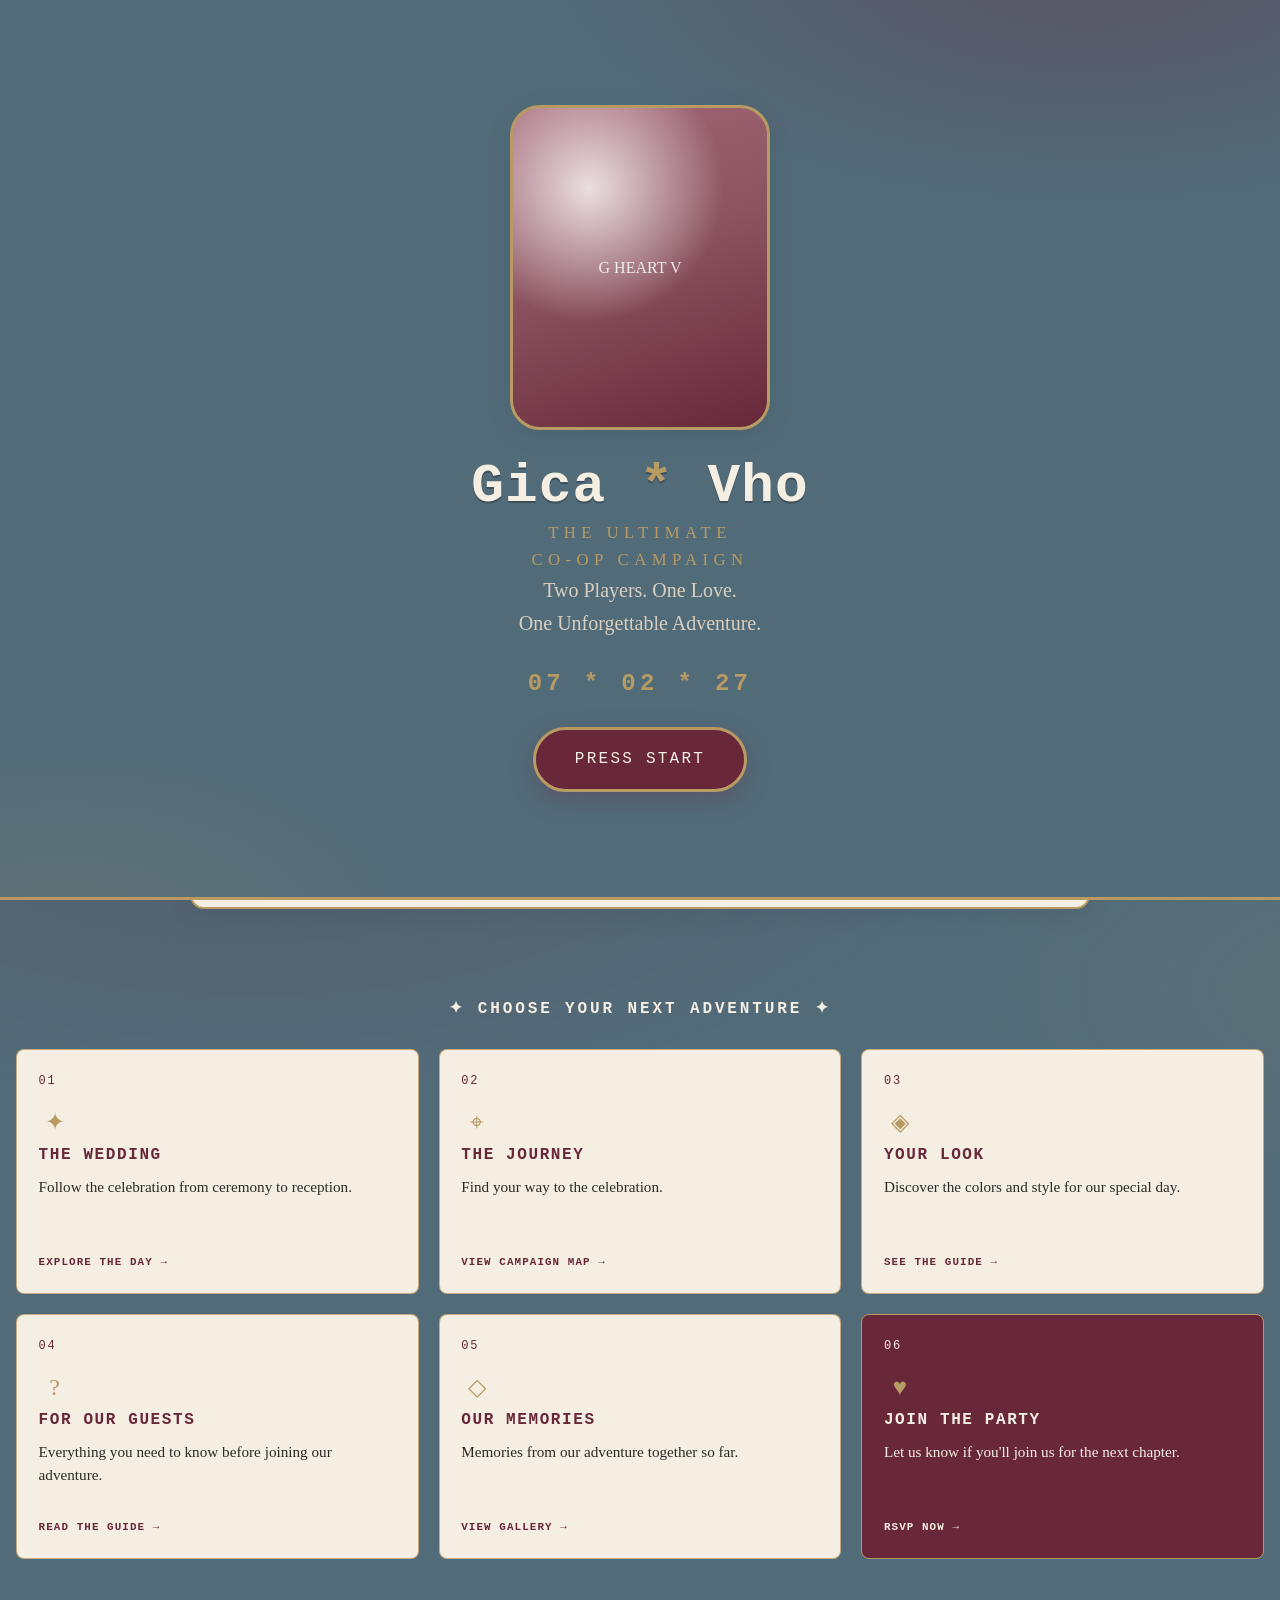
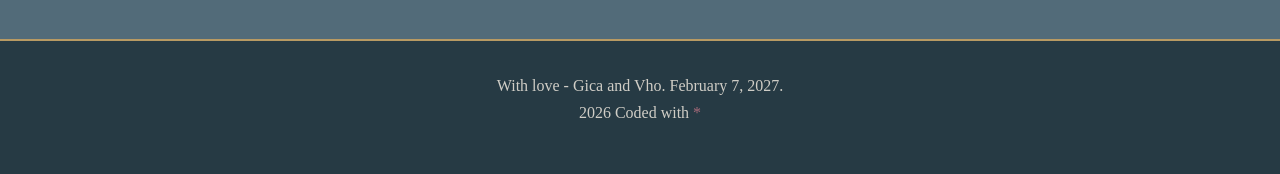
==== index.html @ d4b82bb8 "structure complete" ====
<!DOCTYPE html>
<html lang="en">
<head>
  <meta charset="UTF-8">
  <meta name="viewport" content="width=device-width, initial-scale=1.0">
  <title>Gica & Vho - The Ultimate Co-Op Campaign</title>
  <meta name="description" content="Two Players. One Love. One Unforgettable Adventure. February 7, 2027.">

  <!-- Open Graph -->
  <meta property="og:title" content="Gica and Vho - Wedding Quest">
  <meta property="og:description" content="Join the ultimate co-op campaign on February 7, 2027.">
  <meta property="og:type" content="website">

  <!-- CSS -->
  <link rel="stylesheet" href="css/global.css">
  <link rel="stylesheet" href="css/mobile.css" media="(max-width: 1199px)">
  <link rel="stylesheet" href="css/desktop.css" media="(min-width: 1200px)">

  <!-- JS -->
  <script src="js/main.js" defer></script>
  <script src="js/countdown.js" defer></script>
  <style>
    /* Home page only: editorial campaign hub */
    .home-page {
      max-width: 1120px;
      text-align: center;
      padding-top: clamp(2.5rem, 6vw, 5rem);
    }
    .home-hero { display: flex; flex-direction: column; align-items: center; scroll-margin-top: 90px; }
    .home-players {
      color: var(--gold);
      font-family: var(--font-pixel);
      font-size: var(--text-xs);
      font-weight: 700;
      letter-spacing: 0.24em;
      text-transform: uppercase;
    }
    .home-players span { color: var(--cream); margin: 0 0.4rem; }
    .home-hero h1 {
      margin-top: 0.7rem;
      color: var(--cream);
      font-family: var(--font-serif);
      font-size: clamp(2.5rem, 7vw, 5rem);
      letter-spacing: 0.12em;
      line-height: 1;
    }
    .home-hero h1 span { color: var(--gold); }
    .home-campaign {
      margin-top: 1rem;
      color: var(--gold);
      font-family: var(--font-pixel);
      font-size: clamp(0.8rem, 1.8vw, 1rem);
      letter-spacing: 0.28em;
      text-transform: uppercase;
    }
    .home-tagline {
      margin-top: 1rem;
      color: var(--cream);
      font-family: var(--font-serif);
      font-size: clamp(1rem, 2vw, 1.3rem);
      letter-spacing: 0.12em;
      line-height: 1.55;
    }
    .home-art {
      width: min(100%, 300px);
      margin-top: 1.75rem;
      border-radius: var(--radius-md);
      border-width: 2px;
      box-shadow: var(--shadow-soft);
    }
    .home-countdown {
      width: min(100%, 760px);
      margin: clamp(2.5rem, 6vw, 4.5rem) auto 0;
      padding: clamp(1.25rem, 3vw, 2rem);
      background: var(--cream);
      border: 2px solid var(--gold);
      border-radius: var(--radius-md);
      box-shadow: var(--shadow-card);
    }
    .home-countdown h2,
    .home-adventures h2 {
      color: var(--burgundy);
      font-family: var(--font-pixel);
      font-size: clamp(0.75rem, 1.8vw, 1rem);
      letter-spacing: 0.18em;
      line-height: 1.5;
      text-transform: uppercase;
    }
    .home-countdown .countdown { margin-top: 1.25rem; }
    .home-countdown .countdown__cell {
      padding: 0.4rem 0.25rem;
      background: transparent;
      border: 0;
      box-shadow: none;
    }
    .home-countdown .countdown__num {
      color: var(--burgundy);
      font-size: clamp(1.7rem, 5vw, 3rem);
    }
    .home-countdown .countdown__label { color: var(--brown); }
    .home-rsvp { margin: 1.5rem 0 0; }
    .home-rsvp .btn--final-quest {
      min-width: 140px;
      background: var(--burgundy);
      color: var(--cream);
      border-color: var(--gold);
    }
    .home-adventures { margin-top: clamp(3rem, 7vw, 5.5rem); }
    .home-adventures h2 { color: var(--cream); }
    .home-adventures .quest-grid {
      grid-template-columns: repeat(3, minmax(0, 1fr));
      gap: 1.25rem;
      margin-top: 1.75rem;
      text-align: left;
    }
    .home-adventures .quest-link {
      min-height: 245px;
      gap: 0.7rem;
      padding: 1.35rem;
      border: 1px solid rgba(184, 154, 99, 0.8);
      border-radius: var(--radius-sm);
      background: var(--cream);
      box-shadow: none;
    }
    .home-adventures .quest-link:hover { transform: translateY(-3px); box-shadow: var(--shadow-card); }
    .home-adventures .quest-link__number {
      color: var(--burgundy);
      font-family: var(--font-pixel);
      font-size: var(--text-xs);
      letter-spacing: 0.15em;
    }
    .home-adventures .quest-link__icon {
      width: 2rem;
      height: 2rem;
      border: 0;
      border-radius: 0;
      background: transparent;
      color: var(--gold);
      box-shadow: none;
      font-family: var(--font-serif);
      font-size: 1.5rem;
    }
    .home-adventures .quest-link h3 {
      margin-top: 0;
      color: var(--burgundy);
      font-family: var(--font-pixel);
      font-size: 0.9rem;
      letter-spacing: 0.1em;
    }
    .home-adventures .quest-link p { color: var(--ink); line-height: 1.5; }
    .home-adventures .quest-link__cta {
      margin-top: auto;
      color: var(--burgundy);
      font-family: var(--font-pixel);
      font-size: 0.68rem;
      font-weight: 700;
      letter-spacing: 0.1em;
    }
    .home-adventures .quest-link--rsvp {
      background: var(--burgundy);
      border-color: var(--gold);
    }
    .home-adventures .quest-link--rsvp .quest-link__number,
    .home-adventures .quest-link--rsvp h3,
    .home-adventures .quest-link--rsvp p,
    .home-adventures .quest-link--rsvp .quest-link__cta { color: var(--cream); }
    .home-adventures .quest-link--rsvp .quest-link__icon { color: var(--gold); }
    .home-page + .site-footer { margin-top: 2rem; }
    /* Phase 3: desktop-only visual scale adjustment for the Home page */
    @media (min-width: 1200px) {
      .home-page { max-width: 1280px; padding-top: 4.5rem; }
      body:has(.home-page) .site-nav-main a { font-size: 0.8rem; }
      .home-hero h1 { font-size: clamp(2.9rem, 7vw, 5.8rem); }
      .home-campaign { font-size: clamp(0.85rem, 1.8vw, 1.1rem); }
      .home-tagline { font-size: clamp(1.05rem, 2vw, 1.4rem); }
      .home-countdown { width: min(100%, 900px); }
      .home-countdown .countdown__num { font-size: clamp(1.9rem, 5vw, 3.4rem); }
      .home-countdown .countdown__label { font-size: 0.68rem; }
      .home-rsvp .btn--final-quest {
        width: 120px;
        min-width: 0;
        padding-inline: 1rem;
      }
      .home-adventures .quest-link h3 { font-size: 1rem; }
      .home-adventures .quest-link p { font-size: 0.95rem; }
    }
    @media (max-width: 1199px) {
      .home-page { max-width: 1000px; }
    }
    @media (max-width: 700px) {
      .home-adventures .quest-grid { grid-template-columns: repeat(2, minmax(0, 1fr)); gap: 0.8rem; }
      .home-adventures .quest-link { min-height: 225px; padding: 1rem; }
      .home-adventures .quest-link h3 { font-size: 0.78rem; letter-spacing: 0.06em; }
      .home-adventures .quest-link p { font-size: 0.82rem; }
      .home-adventures .quest-link__cta { font-size: 0.6rem; }
    }
    @media (max-width: 390px) {
      .home-adventures .quest-grid { grid-template-columns: 1fr; }
      .home-adventures .quest-link { min-height: 190px; }
    }
  </style>
</head>
<body>

  <!-- SKIP LINK -->
  <a class="skip-link" href="#home">Skip to main content</a>

  <!-- OPENING SCREEN -->
  <section class="opening" id="opening" aria-label="Opening">
    <div class="opening__art art-frame" aria-hidden="true">
      <img class="art-frame__img" src="assets/hero/desktop.webp" alt="">
      <span class="art-frame__fallback">G HEART V</span>
    </div>

    <h1 class="opening__title">Gica <span class="heart" aria-hidden="true">*</span> Vho</h1>
    <p class="opening__campaign">The Ultimate<br>Co-Op Campaign</p>
    <p class="opening__copy">Two Players. One Love.<br>One Unforgettable Adventure.</p>
    <p class="opening__date">07 <span class="dot">*</span> 02 <span class="dot">*</span> 27</p>

    <button class="btn btn--opening" data-press-start type="button">Press Start</button>
  </section>

  <!-- HEADER -->
    <header class="site-header">
    <a class="brand" href="index.html#home" aria-label="Gica and Vho - Home">Gica <span class="brand__heart" aria-hidden="true">&#9829;</span> Vho</a>
    <nav class="site-nav-main" aria-label="Main navigation">
  <ul>
    <li><a href="story.html" data-section="story">Our Story</a></li>
    <li class="nav-group"><details><summary data-section="wedding">The Wedding</summary><ul><li><a href="wedding.html#events">Wedding Day</a></li><li><a href="wedding.html#map">Campaign Map</a></li></ul></details></li>
    <li class="nav-group"><details><summary data-section="guide">Guest Guide</summary><ul><li><a href="guide.html#party">Party Members</a></li><li><a href="guide.html#outfit">Outfit Guide</a></li><li><a href="guide.html#faqs">FAQs &amp; Gifts</a></li></ul></details></li>
    <li><a href="gallery.html" data-section="memories">Memories</a></li>
    <li><a href="rsvp.html" data-section="rsvp">RSVP</a></li>
  </ul>
</nav>
    <div class="header-actions">
      <button class="music-toggle" type="button" aria-label="Toggle music" aria-pressed="false">Music</button>
    </div>
    <button class="nav-toggle" data-drawer-toggle type="button" aria-label="Open menu" aria-expanded="false" aria-controls="drawer">
      <svg aria-hidden="true" viewBox="0 0 24 24" width="22" height="22"><path d="M3 6h18v2H3zM3 11h18v2H3zM3 16h18v2H3z"/></svg>
      <svg aria-hidden="true" viewBox="0 0 24 24" width="22" height="22"><path d="M6 6l12 12M18 6L6 18z"/></svg>
    </button>
  </header>

  <aside class="backdrop drawer-backdrop" data-drawer-backdrop></aside>
  <aside class="drawer" id="drawer" aria-label="Menu" aria-hidden="true">
  <a class="drawer__top-link" href="story.html" data-section="story">Our Story</a>
  <div class="drawer__group"><p class="drawer__group-title" data-section="wedding">The Wedding</p><div class="drawer__children"><a href="wedding.html#events">Wedding Day</a><a href="wedding.html#map">Campaign Map</a></div></div>
  <div class="drawer__group"><p class="drawer__group-title" data-section="guide">Guest Guide</p><div class="drawer__children"><a href="guide.html#party">Party Members</a><a href="guide.html#outfit">Outfit Guide</a><a href="guide.html#faqs">FAQs &amp; Gifts</a></div></div>
  <a class="drawer__top-link" href="gallery.html" data-section="memories">Memories</a>
  <a class="drawer__top-link" href="rsvp.html" data-section="rsvp">RSVP</a>
</aside>

  <main class="main-shell home-page" id="main">

    <section class="home-hero" id="home" aria-labelledby="home-title">
      <p class="home-players">PLAYER 01 <span aria-hidden="true">&#10022;</span> PLAYER 02</p>
      <h1 id="home-title">GICA <span aria-hidden="true">&amp;</span> VHO</h1>
      <p class="home-campaign">THE ULTIMATE CO-OP CAMPAIGN</p>
      <p class="home-tagline">TWO PLAYERS. ONE LOVE.<br>ONE UNFORGETTABLE ADVENTURE.</p>
      <div class="home-art hero-art" aria-label="Lightweight placeholder artwork">
        <svg class="art-frame__fallback" viewBox="0 0 240 160" aria-hidden="true">
          <rect width="240" height="160" rx="14" fill="#C97C7F"></rect>
          <circle cx="80" cy="80" r="34" fill="#F5EEE3" opacity="0.5"></circle>
          <circle cx="160" cy="80" r="34" fill="#F5EEE3" opacity="0.5"></circle>
          <path d="M80 62h100a10 10 0 0 1 10 10v22a10 10 0 0 1-10 10H80a10 10 0 0 1-10-10V72a10 10 0 0 1 10-10z" fill="none" stroke="#B89A63" stroke-width="4"></path>
        </svg>
      </div>
    </section>

    <section class="home-countdown" aria-labelledby="countdown-title">
      <h2 id="countdown-title">THE NEXT CHAPTER BEGINS IN</h2>
      <div class="countdown" data-countdown-group>
        <div class="countdown__cell"><span class="countdown__num" data-countdown="days">00</span><span class="countdown__label">Days</span></div>
        <div class="countdown__cell"><span class="countdown__num" data-countdown="hours">00</span><span class="countdown__label">Hours</span></div>
        <div class="countdown__cell"><span class="countdown__num" data-countdown="minutes">00</span><span class="countdown__label">Minutes</span></div>
        <div class="countdown__cell"><span class="countdown__num" data-countdown="seconds">00</span><span class="countdown__label">Seconds</span></div>
      </div>
    </section>

    <section class="home-adventures" aria-labelledby="adventures-title">
      <h2 id="adventures-title">&#10022; CHOOSE YOUR NEXT ADVENTURE &#10022;</h2>
      <div class="quest-grid">
        <a class="quest-link" href="wedding.html#events"><span class="quest-link__number">01</span><span class="quest-link__icon" aria-hidden="true">&#10022;</span><h3>THE WEDDING</h3><p>Follow the celebration from ceremony to reception.</p><span class="quest-link__cta">EXPLORE THE DAY &#8594;</span></a>
        <a class="quest-link" href="wedding.html#map"><span class="quest-link__number">02</span><span class="quest-link__icon" aria-hidden="true">&#8982;</span><h3>THE JOURNEY</h3><p>Find your way to the celebration.</p><span class="quest-link__cta">VIEW CAMPAIGN MAP &#8594;</span></a>
        <a class="quest-link" href="guide.html#outfit"><span class="quest-link__number">03</span><span class="quest-link__icon" aria-hidden="true">&#9672;</span><h3>YOUR LOOK</h3><p>Discover the colors and style for our special day.</p><span class="quest-link__cta">SEE THE GUIDE &#8594;</span></a>
        <a class="quest-link" href="guide.html#faqs"><span class="quest-link__number">04</span><span class="quest-link__icon" aria-hidden="true">?</span><h3>FOR OUR GUESTS</h3><p>Everything you need to know before joining our adventure.</p><span class="quest-link__cta">READ THE GUIDE &#8594;</span></a>
        <a class="quest-link" href="gallery.html"><span class="quest-link__number">05</span><span class="quest-link__icon" aria-hidden="true">&#9671;</span><h3>OUR MEMORIES</h3><p>Memories from our adventure together so far.</p><span class="quest-link__cta">VIEW GALLERY &#8594;</span></a>
        <a class="quest-link quest-link--rsvp" href="rsvp.html"><span class="quest-link__number">06</span><span class="quest-link__icon" aria-hidden="true">&#9829;</span><h3>JOIN THE PARTY</h3><p>Let us know if you'll join us for the next chapter.</p><span class="quest-link__cta">RSVP NOW &#8594;</span></a>
      </div>
    </section>

  </main>

  <!-- FOOTER -->
  <footer class="site-footer">
    <p>With love - Gica and Vho. February 7, 2027.</p>
    <p><span data-year></span> Coded with <span class="footer-heart" aria-hidden="true">*</span></p>
  </footer>

</body>
</html>
---- css/global.css ----
/* ==========================================================================
   GICA & VHO â€” The Ultimate Co-Op Campaign
   global.css â€” Design tokens, base styles, shared components
   --------------------------------------------------------------------------
   Layer 1 of the CSS system. Layout-specific rules live in:
     css/mobile.css  (app-like experience,  â‰¤1199px)
     css/desktop.css (RPG dashboard,         â‰¥1200px)
   ========================================================================== */

/* --------------------------------------------------------------------------
   1. DESIGN TOKENS
   -------------------------------------------------------------------------- */
:root {
  /* Palette â€” from BUILD_SPEC.md v2 (slate / ivory / burgundy / antique gold) */
  --cream:        #F5EEE3;   /* Warm ivory */
  --warm-cream:   #F1E8D9;   /* Soft warm ivory */
  --blush:        #A46878;   /* Muted mauve â€” burgundy family */
  --burgundy:     #68283A;   /* Deep burgundy */
  --gold:         #B89A63;   /* Antique gold */
  --sage:         #6E7F78;   /* Muted slate-sage */
  --navy:         #263A44;   /* Deep slate â€” dark UI/text on ivory */
  --brown:        #5C5348;   /* Warm taupe â€” muted text on ivory */
  --ink:          #2F2926;   /* Dark text on ivory */

  /* Perceptual colors */
  --bg:           #526B79;   /* Muted slate blue â€” primary page canvas */
  --bg-soft:      #5B7685;   /* Lighter slate */
  --surface:      #F5EEE3;   /* Warm ivory â€” cards / panels / forms */
  --surface-soft: #F1E8D9;   /* Soft warm ivory */
  --line:         #D8CFC1;   /* Warm light line */
  --line-strong:  #B89A63;   /* Antique gold */
  --text:         #F5EEE3;   /* Light text â€” on slate blue */
  --text-muted:   #D8CFC1;   /* Secondary light text */
  --accent:       var(--burgundy);
  --accent-soft:  #EFE0E3;   /* Light burgundy tint */

  /* Typography */
  --font-pixel: "Pixelify Sans", "Courier New", monospace;
  --font-serif: "Cormorant Garamond", Georgia, "Times New Roman", serif;
  --font-body: var(--font-serif);

  /* Scale (fluid) */
  --text-xs:  0.75rem;
  --text-s:   0.875rem;
  --text-m:   1rem;
  --text-lg:  1.125rem;
  --text-xl:  1.375rem;
  --text-2xl: 1.75rem;
  --text-3xl: 2.25rem;

  /* Spacing */
  --space-1:  0.25rem;
  --space-2:  0.5rem;
  --space-3:  0.75rem;
  --space-4:  1rem;
  --space-5:  1.5rem;
  --space-6:  2rem;
  --space-7:  2.5rem;
  --space-8:  3rem;
  --space-10: 4rem;

  /* Radii â€” soft, wedding-friendly (no aggressive game HUD) */
  --radius-sm: 8px;
  --radius-md: 14px;
  --radius-lg: 22px;
  --radius-xl: 30px;

  /* Elevation + borders */
  --shadow-soft:  0 2px 10px rgba(38, 58, 68, 0.10);
  --shadow-card:  0 6px 24px rgba(38, 58, 68, 0.12);
  --shadow-nav:   0 2px 14px rgba(20, 30, 38, 0.18);
  --border-main:  2px solid var(--gold);
  --border-soft:  1px solid var(--line);

  /* Layout */
  --header-h:     60px;
  --bottom-nav-h: 0px;
  --maxw-content: 1280px;
  --maxw-text:    62ch;

  /* Motion */
  --ease:    cubic-bezier(0.22, 0.61, 0.36, 1);
  --dur-s:  150ms;
  --dur-m:  300ms;
  --dur-l:  550ms;
}

/* --------------------------------------------------------------------------
   2. RESET
   -------------------------------------------------------------------------- */
*, *::before, *::after { box-sizing: border-box; }

* { margin: 0; }

html {
  -webkit-text-size-adjust: 100%;
  scroll-behavior: smooth;
}

body {
  min-height: 100vh;
  margin: 0;
  background: var(--bg);
  background-image:
    radial-gradient(1200px 500px at 20% -10%, rgba(104, 40, 58, 0.18), transparent 60%),
    radial-gradient(900px 420px at 110% 10%, rgba(184, 154, 99, 0.10), transparent 55%);
  color: var(--text);
  font-family: var(--font-body);
  font-size: var(--text-m);
  font-weight: 500;
  line-height: 1.65;
  -webkit-font-smoothing: antialiased;
  text-rendering: optimizeLegibility;
}

img, picture, svg, video { display: block; max-width: 100%; height: auto; }

input, button, textarea, select { font: inherit; color: inherit; }

button { background: none; border: 0; cursor: pointer; }

a { color: inherit; text-decoration: none; }

ul[class], ol[class] { list-style: none; padding: 0; }

h1, h2, h3, h4 {
  font-family: var(--font-pixel);
  font-weight: 600;
  line-height: 1.2;
  color: var(--text);
  letter-spacing: 0.02em;
}

h1 { font-size: var(--text-3xl); }
h2 { font-size: var(--text-2xl); }
h3 { font-size: var(--text-xl); }

p { max-width: var(--maxw-text); }

/* --------------------------------------------------------------------------
   3. TYPOGRAPHY HELPERS
   -------------------------------------------------------------------------- */
.pixel         { font-family: var(--font-pixel); }
.serif         { font-family: var(--font-serif); }
.text-center   { text-align: center; }
.text-muted    { color: var(--text-muted); }
.text-accent   { color: var(--accent); }
.text-gold     { color: var(--gold); }
.text-navy     { color: var(--navy); }
.text-uppercase { text-transform: uppercase; letter-spacing: 0.08em; }
.lead          { font-size: var(--text-lg); }
.giant         { font-size: clamp(2rem, 9vw, 3.75rem); line-height: 1.05; }
.rule           { color: var(--gold); font-weight: 700; letter-spacing: 0.2em; }

/* Eyebrow style above section titles */
.eyebrow {
  display: inline-block;
  font-family: var(--font-pixel);
  font-size: var(--text-xs);
  letter-spacing: 0.28em;
  text-transform: uppercase;
  color: var(--accent);
  background: var(--accent-soft);
  border: 1px solid rgba(104, 40, 58, 0.25);
  border-radius: 999px;
  padding: 0.3rem 0.85rem;
  margin-bottom: var(--space-3);
}

/* --------------------------------------------------------------------------
   4. ACCESSIBILITY
   -------------------------------------------------------------------------- */
:focus-visible {
  outline: 3px solid var(--gold);
  outline-offset: 3px;
  border-radius: 4px;
}

.skip-link {
  position: absolute;
  left: -999px;
  top: 0;
  z-index: 3000;
  background: var(--navy);
  color: #fff;
  font-family: var(--font-pixel);
  font-size: var(--text-xs);
  padding: 0.75rem 1.25rem;
  border-radius: 0 0 var(--radius-sm) 0;
  transition: left 0.2s var(--ease);
}
.skip-link:focus {
  left: 0;
  outline: none;
}

.sr-only {
  position: absolute !important;
  width: 1px; height: 1px;
  padding: 0; margin: -1px;
  overflow: hidden;
  clip: rect(0 0 0 0);
  white-space: nowrap;
  border: 0;
}

/* Body scroll lock used while the Opening Screen is displayed */
.u-overflow-hidden { overflow: hidden; height: 100vh; }

/* Prevent grid children from blowing out the layout */
.content { min-width: 0; }

/* --------------------------------------------------------------------------
   4. LAYOUT SHELL
   -------------------------------------------------------------------------- */
.main-shell {
  min-height: calc(100vh - var(--header-h));
  padding: var(--space-5) var(--space-4) var(--space-8);
  max-width: var(--maxw-content);
  margin-inline: auto;
}

/* main-shell--no-nav bottom clearance is handled in desktop.css
   (mobile pages keep their fixed bottom-nav clearance) */

.section { margin-top: var(--space-7); }
.section:first-of-type { margin-top: var(--space-5); }

.section-head { margin-bottom: var(--space-5); }
.section-head h2 { position: relative; display: inline-block; }

/* Tiny pixel heart accent after section titles */
.section-head h2::after {
  content: "";
  display: block;
  width: 34px;
  height: 3px;
  margin: var(--space-2) auto 0;
  border-radius: 2px;
  background: linear-gradient(90deg, var(--gold), var(--blush), var(--gold));
}
.section-head .eyebrow { margin-bottom: var(--space-2); }

/* --------------------------------------------------------------------------
   5. BUTTONS
   -------------------------------------------------------------------------- */
.btn {
  --btn-bg: var(--navy);
  --btn-fg: #fff;
  --btn-border: var(--navy);
  display: inline-flex;
  align-items: center;
  justify-content: center;
  gap: 0.5rem;
  min-height: 46px;
  padding: 0.65rem 1.5rem;
  border: 2px solid var(--btn-border);
  border-radius: 999px;
  background: var(--btn-bg);
  color: var(--btn-fg);
  font-family: var(--font-pixel);
  font-size: var(--text-s);
  letter-spacing: 0.08em;
  text-transform: uppercase;
  text-align: center;
  transition: transform var(--dur-s) var(--ease), box-shadow var(--dur-s) var(--ease),
              background-color var(--dur-s) var(--ease), border-color var(--dur-s) var(--ease);
  cursor: pointer;
}
.btn svg { width: 1.05em; height: 1.05em; flex-shrink: 0; }

.btn:hover {
  transform: translateY(-2px);
  box-shadow: 0 6px 18px rgba(104, 40, 58, 0.28);
}
.btn:active { transform: translateY(0); }

.btn--gold {
  --btn-bg: var(--gold);
  --btn-border: var(--gold);
  --btn-fg: #2F2926;
}
.btn--accent {
  --btn-bg: var(--accent);
  --btn-border: var(--accent);
}
.btn--outline {
  --btn-bg: transparent;
  --btn-border: var(--gold);
  --btn-fg: var(--brown, var(--gold));
  color: var(--brown, var(--gold));
}
.btn--outline:hover { background: rgba(184, 149, 85, 0.12); box-shadow: none; }
.btn--ghost {
  --btn-bg: transparent;
  --btn-border: transparent;
  --btn-fg: var(--accent);
  box-shadow: none;
}
.btn--ghost:hover { background: var(--accent-soft); box-shadow: none; }
.btn--block { width: 100%; }

.btn--lg { min-height: 54px; padding: 0.85rem 2.25rem; font-size: var(--text-m); }

/* Opening / primary CTA â€” burgundy, ivory text, antique-gold frame */
.btn--opening {
  --btn-bg: var(--burgundy);
  --btn-fg: var(--cream);
  --btn-border: var(--gold);
  padding: 1rem 2.4rem;
  min-height: 58px;
  font-size: var(--text-m);
  letter-spacing: 0.14em;
  border-width: 3px;
  border-radius: 999px;
  box-shadow: 0 8px 24px rgba(104, 40, 58, 0.28);
}
.btn--opening:hover {
  --btn-bg: #54202F;
  box-shadow: 0 10px 28px rgba(104, 40, 58, 0.36);
}

/* --------------------------------------------------------------------------
   6. CARDS & PANELS
   -------------------------------------------------------------------------- */
.card {
  background: var(--surface);
  color: var(--ink);
  border: var(--border-main);
  border-radius: var(--radius-lg);
  box-shadow: var(--shadow-card);
  padding: var(--space-5);
  position: relative;
  overflow: hidden;
}

/* Soft pixel corner accents */
.card::before,
.card::after {
  content: "";
  position: absolute;
  width: 16px;
  height: 16px;
  border: 2px solid var(--gold);
  pointer-events: none;
}
.card::before { top: -1px; left: -1px; border-right: 0; border-bottom: 0; border-radius: 12px 0 0 0; }
.card::after  { bottom: -1px; right: -1px; border-left: 0; border-top: 0; border-radius: 0 0 12px 0; }

.card--tint { background: linear-gradient(180deg, var(--surface-soft), var(--surface)); }
.card--navy { background: var(--navy); color: #F5EEE3; }
.card--navy h3 { color: #fff; }
.card--navy .text-muted { color: rgba(245, 238, 227, 0.75); }

/* --------------------------------------------------------------------------
   7. BADGE / TAG
   -------------------------------------------------------------------------- */
.badge {
  display: inline-flex;
  align-items: center;
  gap: 0.35rem;
  font-family: var(--font-pixel);
  font-size: var(--text-xs);
  letter-spacing: 0.1em;
  text-transform: uppercase;
  color: var(--accent);
  background: var(--accent-soft);
  border: 1px solid rgba(104, 40, 58, 0.3);
  border-radius: 999px;
  padding: 0.3rem 0.8rem;
}
.badge svg { width: 0.9em; height: 0.9em; }

/* --------------------------------------------------------------------------
   8. HEADER + NAVIGATION CORE
   -------------------------------------------------------------------------- */
.site-header {
  position: sticky;
  top: 0;
  z-index: 1000;
  display: flex;
  align-items: center;
  justify-content: space-between;
  gap: var(--space-3);
  height: var(--header-h);
  padding: 0 var(--space-4);
  background: var(--bg);
  border-bottom: 1px solid var(--line-strong);
  box-shadow: none;
}

.brand {
  display: inline-flex;
  align-items: center;
  gap: 0.5rem;
  font-family: var(--font-pixel);
  font-size: var(--text-m);
  font-weight: 700;
  letter-spacing: 0.06em;
  color: var(--text);
  white-space: nowrap;
}
.brand .heart { color: var(--gold); font-weight: 700; }
.brand__mono { font-size: 1.1rem; }

/* Hamburger â€” shown in mobile/tablet only (CSS in mobile.css) */
.nav-toggle {
  display: inline-flex;
  align-items: center;
  justify-content: center;
  width: 44px;
  height: 44px;
  border: 0;
  border-radius: 0;
  background: transparent;
  color: var(--cream);
}
.nav-toggle svg { width: 22px; height: 22px; }
.nav-toggle[aria-expanded="true"] svg:first-child { display: none; }
.nav-toggle[aria-expanded="false"] svg:last-child  { display: none; }
/* Default visual (JS toggles aria-expanded) */
.nav-toggle[aria-expanded="true"] svg:last-child { display: inline-block; }

/* Drawer â€” shared structure; JS adds .is-open */
.drawer {
  position: fixed;
  top: var(--header-h);
  right: 0;
  bottom: 0;
  width: min(84vw, 340px);
  background: var(--surface);
  border-left: 2px solid var(--line-strong);
  box-shadow: -10px 0 30px rgba(53, 45, 41, 0.2);
  transform: translateX(105%);
  transition: transform var(--dur-l) var(--ease);
  z-index: 1100;
  display: flex;
  flex-direction: column;
  overflow-y: auto;
  padding: var(--space-5) var(--space-4);
}
.drawer.is-open { transform: translateX(0); }

.drawer__label {
  font-family: var(--font-pixel);
  font-size: var(--text-xs);
  letter-spacing: 0.24em;
  text-transform: uppercase;
  color: var(--gold);
  margin: var(--space-4) 0 var(--space-2);
  padding-bottom: 0.4rem;
  border-bottom: 1px solid var(--line);
}
.drawer__label:first-child { margin-top: 0; }

/* Direct anchor children (HTML may use plain links) */
.drawer > a {
  display: flex;
  align-items: center;
  gap: 0.7rem;
  padding: 0.8rem 0.6rem;
  border-radius: var(--radius-sm);
  color: var(--ink);
  font-weight: 600;
  font-family: var(--font-serif);
  font-size: var(--text-lg);
  transition: background-color var(--dur-s) var(--ease), color var(--dur-s) var(--ease);
}
.drawer > a svg,
.drawer__link svg {
  width: 1.2em;
  height: 1.2em;
  color: var(--accent);
  flex-shrink: 0;
}
.drawer > a:hover,
.drawer > a:focus-visible {
  background: var(--accent-soft);
  color: var(--accent);
}
.drawer > a:hover svg,
.drawer > a:focus-visible svg {
  color: var(--accent);
}
.drawer > a[aria-current="page"],
.drawer__link[aria-current="page"] {
  background: transparent;
  color: var(--burgundy);
  box-shadow: inset 0 -2px 0 var(--gold);
}
.drawer > a[aria-current="page"] svg,
.drawer__link[aria-current="page"] svg {
  color: var(--burgundy);
}

.drawer__link {
  display: flex;
  align-items: center;
  gap: 0.7rem;
  padding: 0.8rem 0.6rem;
  border-radius: var(--radius-sm);
  color: var(--ink);
  font-weight: 600;
  font-family: var(--font-serif);
  font-size: var(--text-lg);
  transition: background-color var(--dur-s) var(--ease), color var(--dur-s) var(--ease);
}
.drawer__link svg { width: 1.15em; height: 1.15em; color: var(--accent); flex-shrink: 0; }
.drawer__link:hover,
.drawer__link:focus-visible {
  background: var(--accent-soft);
  color: var(--accent);
}
.drawer__link[aria-current="page"] {
  background: transparent;
  color: var(--burgundy);
  box-shadow: inset 0 -2px 0 var(--gold);
}
.drawer__link[aria-current="page"] svg { color: var(--burgundy); }

/* Mobile navigation hierarchy */
.drawer__top-link,
.drawer__group-title {
  display: flex;
  align-items: center;
  min-height: 2.8rem;
  padding: 0.8rem 0.6rem;
  color: var(--ink);
  font-family: var(--font-serif);
  font-size: var(--text-lg);
  font-weight: 600;
}
.drawer__group { margin-top: 0.35rem; }
.drawer__group-title { margin: 0; color: var(--burgundy); text-transform: uppercase; letter-spacing: 0.08em; }
.drawer__children { margin-left: 1.15rem; padding-left: 0.85rem; border-left: 1px solid var(--gold); }
.drawer__children a { display: block; padding: 0.55rem 0.6rem; color: var(--ink); font-family: var(--font-serif); font-size: var(--text-m); }
.drawer__children a + a { margin-top: 0.15rem; }
.drawer__top-link:hover, .drawer__top-link:focus-visible, .drawer__children a:hover, .drawer__children a:focus-visible { color: var(--accent); background: var(--accent-soft); }
.drawer__top-link[aria-current="page"], .drawer__group-title[aria-current="page"] { color: var(--burgundy); box-shadow: inset 0 -2px 0 var(--gold); }
.drawer__children a[aria-current="page"] { color: var(--burgundy); font-weight: 700; }


/* Backdrop for drawer + opening screen */
.backdrop {
  position: fixed;
  inset: var(--header-h) 0 0 0;
  background: rgba(38, 58, 68, 0.5);
  opacity: 0;
  visibility: hidden;
  transition: opacity var(--dur-m) var(--ease), visibility var(--dur-m) var(--ease);
  z-index: 1050;
}
.backdrop.is-visible { opacity: 1; visibility: visible; }

/* Desktop horizontal nav â€” hidden below 1200px (desktop.css shows it) */
.site-nav-main { display: none; }

/* Quick actions in header (music / RSVP) â€” desktop.css enhances */
.header-actions { display: none; align-items: center; gap: var(--space-3); }

.header-actions .btn { min-height: 38px; padding: 0.4rem 1.1rem; font-size: var(--text-xs); }

.music-toggle {
  display: inline-flex;
  align-items: center;
  gap: 0.4rem;
  padding: 0.5rem 0.9rem;
  border: 2px solid var(--line-strong);
  border-radius: 999px;
  background: var(--surface);
  color: var(--navy);
  font-family: var(--font-pixel);
  font-size: var(--text-xs);
  letter-spacing: 0.08em;
  text-transform: uppercase;
  transition: background-color var(--dur-s) var(--ease);
}
.music-toggle:hover { background: var(--accent-soft); }
.music-toggle[aria-pressed="true"] { background: var(--navy); color: #fff; }

/* --------------------------------------------------------------------------
   9. OPENING SCREEN
   -------------------------------------------------------------------------- */
.opening {
  position: fixed;
  inset: 0;
  z-index: 2000;
  display: none;
  flex-direction: column;
  align-items: center;
  justify-content: center;
  text-align: center;
  padding: var(--space-5);
  background:
    radial-gradient(900px 420px at 85% -5%, rgba(104, 40, 58, 0.35), transparent 60%),
    radial-gradient(700px 380px at 5% 105%, rgba(184, 154, 99, 0.16), transparent 55%),
    var(--bg);
  border-bottom: 3px solid var(--gold);
  overflow: hidden;
  transition: transform var(--dur-l) var(--ease), opacity var(--dur-l) var(--ease);
}
/* Visible only when JS is active. Without JS, guests land directly on Home. */
html.js .opening { display: flex; }
html.js .opening[hidden] { display: none; }
.opening.is-leaving { transform: translateY(-100%); opacity: 0; }

.opening__art {
  width: min(62vw, 260px);
  aspect-ratio: 4 / 5;
  position: relative;
  overflow: hidden;
  border-radius: var(--radius-xl);
  border: 3px solid var(--gold);
  box-shadow: var(--shadow-card);
  background:
    radial-gradient(circle at 30% 25%, rgba(255,255,255,0.8), transparent 45%),
    linear-gradient(160deg, var(--blush) 0%, #8C5460 45%, var(--accent) 100%);
  display: grid;
  place-items: center;
  margin-bottom: var(--space-5);
}
.opening__rise svg { width: 42%; height: 42%; color: rgba(255,255,255,0.85); }

/* Art-frames: placeholder art sits in flow; real WebP <img> layers on top.
   When the image is missing/broken JS adds .is-broken and it hides again. */
.art-frame { position: relative; }
.art-frame > img {
  position: absolute;
  inset: 0;
  width: 100%;
  height: 100%;
  object-fit: cover;
}
.art-frame__fallback {
  display: grid;
  place-items: center;
  color: rgba(255, 255, 255, 0.85);
  width: 100%;
  height: 100%;
}
.art-frame__fallback svg {
  width: 100%;
  height: 100%;
  display: block;
}

.opening h1 {
  font-size: clamp(1.9rem, 6.4vw, 3.4rem);
  color: var(--text);
  text-shadow: 0 2px 0 rgba(20, 30, 38, 0.35);
}
.opening h1 .heart { color: var(--gold); }
.opening .rule { display: block; margin: var(--space-3) 0; }

.opening__eyebrow {
  font-family: var(--font-pixel);
  font-size: var(--text-xs);
  letter-spacing: 0.28em;
  text-transform: uppercase;
  color: var(--accent);
  background: var(--accent-soft);
  border: 1px solid rgba(104, 40, 58, 0.25);
  border-radius: 999px;
  padding: 0.3rem 0.85rem;
  margin-bottom: var(--space-3);
}

.opening__campaign {
  font-size: clamp(0.85rem, 2.6vw, 1.05rem);
  letter-spacing: 0.32em;
  line-height: 1.6;
  text-transform: uppercase;
  color: var(--gold);
}

.opening__copy {
  font-size: clamp(1rem, 3.8vw, 1.25rem);
  color: var(--text-muted);
  max-width: 34ch;
  margin: 0 auto var(--space-4);
}

.opening__date {
  font-family: var(--font-pixel);
  font-size: clamp(1.1rem, 4vw, 1.5rem);
  letter-spacing: 0.18em;
  color: var(--gold);
  font-weight: 700;
  margin: var(--space-2) 0 var(--space-5);
}
.opening__date .dot { color: var(--gold); }

/* Floating hearts on opening */
.floating-hearts { position: absolute; inset: 0; pointer-events: none; overflow: hidden; }
.floating-hearts span {
  position: absolute;
  bottom: -30px;
  font-size: 1.1rem;
  color: rgba(164, 104, 120, 0.5);
  animation: float-up 12s linear infinite;
  opacity: 0;
}
@keyframes float-up {
  0%   { transform: translateY(0) rotate(0deg); opacity: 0; }
  12%  { opacity: 0.7; }
  85%  { opacity: 0.4; }
  100% { transform: translateY(-110vh) rotate(30deg); opacity: 0; }
}

/* --------------------------------------------------------------------------
   10. HERO ART FRAME (Home)
   -------------------------------------------------------------------------- */
.hero-art {
  position: relative;
  border-radius: var(--radius-xl);
  border: 3px solid var(--gold);
  overflow: hidden;
  box-shadow: var(--shadow-card);
  background:
    radial-gradient(circle at 70% 20%, rgba(255,255,255,0.5), transparent 55%),
    linear-gradient(160deg, var(--blush) 0%, #8C5460 52%, var(--burgundy) 100%);
}
.hero-art .art-frame__fallback { aspect-ratio: 16 / 11; }
.hero-art .art-frame__fallback svg { width: 100%; height: 100%; }
.hero-art img { position: absolute; inset: 0; width: 100%; height: 100%; object-fit: cover; }

/* --------------------------------------------------------------------------
   11. COUNTDOWN
   -------------------------------------------------------------------------- */
.countdown {
  display: grid;
  grid-template-columns: repeat(4, 1fr);
  gap: var(--space-2);
  margin-top: var(--space-5);
}
.countdown__cell {
  background: var(--warm-cream);
  color: var(--navy);
  border-radius: var(--radius-md);
  padding: var(--space-3) var(--space-2);
  text-align: center;
  border: 2px solid var(--line-strong);
  box-shadow: var(--shadow-soft);
}
.countdown__num {
  font-family: var(--font-pixel);
  font-size: clamp(1.3rem, 5vw, 2rem);
  line-height: 1.1;
  font-weight: 700;
  color: var(--navy);
  font-variant-numeric: tabular-nums;
}
.countdown__label {
  display: block;
  font-family: var(--font-pixel);
  font-size: 0.6rem;
  letter-spacing: 0.18em;
  text-transform: uppercase;
  color: var(--burgundy);
  margin-top: 0.35rem;
}

.countdown__date {
  font-family: var(--font-pixel);
  font-size: var(--text-m);
  letter-spacing: 0.12em;
  text-transform: uppercase;
  color: var(--burgundy);
  font-weight: 700;
  margin: var(--space-2) 0 var(--space-1);
}

/* --------------------------------------------------------------------------
   12. QUEST-LINK CARDS (Home quick links)
   -------------------------------------------------------------------------- */
.quest-grid {
  display: grid;
  grid-template-columns: 1fr;
  gap: var(--space-5);
}
.quest-link {
  display: flex;
  flex-direction: column;
  align-items: flex-start;
  gap: var(--space-3);
  padding: var(--space-4);
  background: var(--surface);
  color: var(--ink);
  border: var(--border-main);
  border-radius: var(--radius-md);
  box-shadow: var(--shadow-soft);
  transition: transform var(--dur-s) var(--ease), box-shadow var(--dur-s) var(--ease), border-color var(--dur-s);
  min-height: 132px;
  position: relative;
}
.quest-link:hover {
  transform: translateY(-4px);
  border-color: var(--gold);
  box-shadow: var(--shadow-card);
}
.quest-link__icon {
  width: 44px;
  height: 44px;
  display: grid;
  place-items: center;
  background: linear-gradient(135deg, #8C5460, var(--burgundy));
  color: var(--cream);
  border: 2px solid var(--gold);
  border-radius: 12px;
  box-shadow: 0 3px 8px rgba(104, 40, 58, 0.25);
}
.quest-link__icon svg { width: 22px; height: 22px; }
.quest-link h3 {
  font-size: var(--text-m);
  color: var(--ink);
  margin-top: auto;
  letter-spacing: 0.04em;
}
.quest-link p { margin: 0; font-size: var(--text-s); color: var(--brown); }
.quest-link:focus-visible {
  outline: 3px solid var(--gold);
  outline-offset: 3px;
}

/* --------------------------------------------------------------------------
   13. PREVIEW PANELS (home sections)
   -------------------------------------------------------------------------- */
.preview-panel { padding: 0; overflow: hidden; }
.preview-panel__body { padding: var(--space-5); }
.preview-panel__media {
  min-height: 130px;
  display: grid;
  place-items: center;
  color: rgba(255,255,255,0.85);
  background: linear-gradient(150deg, var(--blush), var(--accent));
}
.preview-panel__media svg { width: 44px; height: 44px; }
.preview-panel .btn { margin-top: var(--space-4); }

/* --------------------------------------------------------------------------
   14. OPENING / PANELS / DIVIDERS DECOR
   -------------------------------------------------------------------------- */
.pixel-divider {
  display: flex;
  align-items: center;
  gap: var(--space-3);
  margin: var(--space-5) 0;
  color: var(--gold);
}
.pixel-divider::before,
.pixel-divider::after {
  content: "";
  height: 3px;
  flex: 1;
  border-radius: 3px;
  background: linear-gradient(90deg, transparent, var(--gold) 30% 70%, transparent);
}
.pixel-divider svg { width: 18px; height: 18px; }

/* --------------------------------------------------------------------------
   15. FOOTER
   -------------------------------------------------------------------------- */
/* Final Quest CTA â€” readable wedding-first treatment */
.section[aria-labelledby="final-quest"] .card--navy {
  background: var(--warm-cream);
  color: var(--ink);
  border-color: var(--gold);
  padding-block: var(--space-6);
}
.section[aria-labelledby="final-quest"] .eyebrow {
  color: var(--burgundy);
  background: var(--accent-soft);
}
.section[aria-labelledby="final-quest"] h2 {
  color: var(--navy);
}
.section[aria-labelledby="final-quest"] .final-quest__date {
  color: var(--brown);
  font-family: var(--font-pixel);
  font-weight: 700;
}
.section[aria-labelledby="final-quest"] .final-quest__location {
  color: var(--ink);
  margin-inline: auto;
}
.btn--final-quest {
  --btn-bg: var(--burgundy);
  --btn-fg: var(--cream);
  --btn-border: var(--gold);
  border-width: 2px;
}
.btn--final-quest:hover {
  --btn-bg: #54202F;
}

.site-footer {
  border-top: 2px solid var(--line-strong);
  background: var(--navy);
  color: rgba(245, 238, 227, 0.82);
  padding: var(--space-6) var(--space-4) var(--space-6);
  text-align: center;
}
.site-footer .brand { color: #fff; margin-bottom: var(--space-2); display: inline-flex; }
.site-footer p { margin-inline: auto; }
.site-footer .footer-heart { color: var(--blush); }

/* --------------------------------------------------------------------------
   16. FORMS (baseline used later by RSVP)
   -------------------------------------------------------------------------- */
.field { margin-bottom: var(--space-4); }
.field label {
  display: block;
  font-family: var(--font-pixel);
  font-size: var(--text-xs);
  letter-spacing: 0.12em;
  text-transform: uppercase;
  color: var(--accent);
  margin-bottom: 0.4rem;
}
.field input,
.field textarea,
.field select {
  width: 100%;
  padding: 0.7rem 0.9rem;
  border: 2px solid var(--line-strong);
  border-radius: var(--radius-sm);
  background: var(--surface);
  color: var(--ink);
  transition: border-color var(--dur-s) var(--ease), box-shadow var(--dur-s) var(--ease);
}
.field input:focus-visible,
.field textarea:focus-visible,
.field select:focus-visible {
  outline: none;
  border-color: var(--gold);
  box-shadow: 0 0 0 3px rgba(184, 154, 99, 0.25);
}
.field textarea { min-height: 110px; resize: vertical; }

/* --------------------------------------------------------------------------
   17. SCROLL REVEAL (JS toggles .is-visible)
   -------------------------------------------------------------------------- */
.reveal {
  opacity: 0;
  transform: translateY(22px);
  transition: opacity var(--dur-l) var(--ease), transform var(--dur-l) var(--ease);
}
.reveal.is-visible {
  opacity: 1;
  transform: none;
}

/* --------------------------------------------------------------------------
   18. BROKEN IMAGE TREATMENT (JS removes fallen <img>)
   -------------------------------------------------------------------------- */
img.is-broken { display: none; }

/* --------------------------------------------------------------------------
   19. REDUCED MOTION
   -------------------------------------------------------------------------- */
@media (prefers-reduced-motion: reduce) {
  html { scroll-behavior: auto; }

  *, *::before, *::after {
    animation-duration: 0.01ms !important;
    animation-iteration-count: 1 !important;
    transition-duration: 0.01ms !important;
  }

  .reveal { opacity: 1; transform: none; }
  .drawer { transition: none; }
  .opening { transition: none; }
}/* ==========================================================================
   PHASE 3 â€” STORY + GALLERY
   ========================================================================== */
.page-intro { max-width: 760px; margin: var(--space-6) auto var(--space-8); }
.page-intro h1 { margin-bottom: var(--space-2); text-transform: uppercase; }
.page-intro__note { margin: var(--space-3) auto 0; color: var(--text-muted); font-size: var(--text-s); }
.story-timeline { position: relative; max-width: 1040px; margin: 0 auto; padding: 0 0 var(--space-6); list-style: none; }
.story-timeline::before { content: ""; position: absolute; top: 1.5rem; bottom: var(--space-8); left: 50%; width: 1px; background: linear-gradient(180deg, transparent, rgba(184, 154, 99, 0.72) 8%, rgba(184, 154, 99, 0.72) 92%, transparent); transform: translateX(-50%); }
.story-event { position: relative; display: grid; grid-template-columns: 1fr 1fr; min-height: 300px; padding: 0 0 var(--space-8); }
.story-event:nth-child(odd) .story-card { grid-column: 1; margin-right: var(--space-8); }
.story-event:nth-child(even) .story-card { grid-column: 2; margin-left: var(--space-8); }
.story-event__marker { position: absolute; z-index: 1; top: 1.5rem; left: 50%; display: grid; place-items: center; width: 52px; height: 52px; border: 5px solid var(--cream); border-radius: 50%; background: var(--burgundy); color: var(--cream); font: 700 var(--text-s)/1 var(--font-pixel); transform: translateX(-50%); box-shadow: 0 0 0 1px var(--gold), 0 3px 10px rgba(38, 58, 68, 0.12); }
.story-card { display: flex; align-items: stretch; gap: var(--space-5); color: var(--ink); }
.story-card__image { flex: 0 0 42%; min-height: 190px; }
.story-card__body { align-self: center; }
.story-card__level { margin-bottom: var(--space-2); color: var(--burgundy); font: 700 var(--text-xs)/1.2 var(--font-pixel); letter-spacing: .18em; text-transform: uppercase; }
.story-card h2 { margin-bottom: var(--space-2); color: var(--ink); text-transform: uppercase; }
.story-card__date { margin-bottom: var(--space-3); color: var(--gold); font: 700 var(--text-xs)/1.2 var(--font-pixel); letter-spacing: .12em; text-transform: uppercase; }
.image-placeholder { display: grid; place-items: center; overflow: hidden; min-height: 160px; border: 1px solid rgba(184, 154, 99, 0.72); border-radius: var(--radius-md); background: linear-gradient(135deg, rgba(245, 238, 227, 0.82), rgba(241, 232, 217, 0.92)); color: var(--burgundy); font: 700 var(--text-xs)/1.45 var(--font-pixel); letter-spacing: .14em; text-align: center; text-transform: uppercase; }
.image-placeholder img { width: 100%; height: 100%; min-height: inherit; object-fit: cover; }
.image-placeholder img[hidden] + span { display: inline; }
.image-placeholder img:not([hidden]) + span { display: none; }
.story-finale { max-width: 600px; margin: 0 auto var(--space-8); padding: var(--space-7) var(--space-5); border-top: 2px solid var(--gold); border-bottom: 2px solid var(--gold); }
.story-finale h2 { margin-bottom: var(--space-2); text-transform: uppercase; }
.story-finale__date { margin: 0 auto var(--space-2); color: var(--gold); font: 700 var(--text-lg)/1.2 var(--font-pixel); letter-spacing: .08em; text-transform: uppercase; }
.gallery-grid { display: grid; grid-template-columns: repeat(3, minmax(0, 1fr)); gap: var(--space-5); max-width: 1200px; margin: 0 auto var(--space-8); }
.gallery-item { display: block; width: 100%; padding: 0; border: 1px solid var(--line); border-radius: var(--radius-md); background: var(--surface); color: var(--ink); text-align: left; box-shadow: var(--shadow-soft); overflow: hidden; transition: transform var(--dur-s) var(--ease), box-shadow var(--dur-s) var(--ease), border-color var(--dur-s) var(--ease); }
.gallery-item:hover { transform: translateY(-4px); border-color: var(--line-strong); box-shadow: var(--shadow-card); }
.gallery-item:focus-visible { outline-offset: 5px; }
.gallery-item__image { display: grid; aspect-ratio: 4 / 3; min-height: 0; border: 0; border-radius: 0; }
.gallery-item__caption { display: flex; justify-content: space-between; gap: var(--space-2); padding: var(--space-3) var(--space-4); font: 700 var(--text-s)/1.3 var(--font-pixel); color: var(--navy); text-transform: uppercase; letter-spacing: .05em; }
.gallery-item__caption small { color: var(--burgundy); font-size: var(--text-xs); }
.lightbox[hidden] { display: none; }
.lightbox { position: fixed; inset: 0; z-index: 2000; display: grid; place-items: center; padding: var(--space-4); background: rgba(38, 58, 68, .88); }
.lightbox__panel { position: relative; display: grid; grid-template-columns: auto minmax(0, 1fr) auto; align-items: center; gap: var(--space-3); width: min(100%, 1100px); padding: var(--space-6); border: 2px solid var(--gold); border-radius: var(--radius-lg); background: var(--cream); box-shadow: var(--shadow-card); }
.lightbox__image { grid-column: 2; width: 100%; max-height: 78vh; object-fit: contain; background: var(--warm-cream); }
.lightbox__panel.is-placeholder::after { content: "PHOTO\\A MEMORY"; white-space: pre; grid-column: 2; grid-row: 1; display: grid; place-items: center; min-height: 240px; border: 1px solid rgba(184, 154, 99, 0.72); border-radius: var(--radius-md); background: linear-gradient(135deg, rgba(245, 238, 227, 0.82), rgba(241, 232, 217, 0.92)); color: var(--burgundy); font: 700 var(--text-s)/1.45 var(--font-pixel); letter-spacing: .14em; text-align: center; }
.lightbox__close, .lightbox__prev, .lightbox__next { display: grid; place-items: center; width: 46px; height: 46px; border: 2px solid var(--gold); border-radius: 50%; background: var(--surface); color: var(--navy); font: 700 1.4rem/1 var(--font-pixel); }
.lightbox__close { position: absolute; top: var(--space-3); right: var(--space-3); z-index: 1; }
.lightbox__prev { grid-column: 1; }
.lightbox__next { grid-column: 3; }
.lightbox__close:hover, .lightbox__prev:hover, .lightbox__next:hover { background: var(--accent-soft); color: var(--burgundy); }
@media (max-width: 767px) {
 .page-intro { margin: var(--space-5) auto var(--space-6); }
 .story-timeline { padding-left: 32px; }
 .story-timeline::before { left: 11px; transform: none; }
 .story-event { display: block; min-height: 0; padding-bottom: var(--space-6); }
 .story-event:nth-child(odd) .story-card, .story-event:nth-child(even) .story-card { margin: 0; }
 .story-event__marker { top: 1.5rem; left: 11px; width: 38px; height: 38px; border-width: 3px; font-size: var(--text-xs); transform: translateX(-50%); }
 .story-card { display: block; padding: var(--space-4); }
 .story-card__image { min-height: 170px; margin-bottom: var(--space-4); }
 .gallery-grid { grid-template-columns: repeat(2, minmax(0, 1fr)); gap: var(--space-3); }
 .gallery-item__caption { display: block; padding: var(--space-2) var(--space-3); font-size: var(--text-xs); }
 .gallery-item__caption small { display: block; margin-top: .2rem; }
 .lightbox { padding: var(--space-2); }
 .lightbox__panel { grid-template-columns: 1fr 1fr; gap: var(--space-3); padding: var(--space-5) var(--space-3) var(--space-3); }
 .lightbox__image { grid-column: 1 / -1; grid-row: 1; max-height: 70vh; }
 .lightbox__close { top: var(--space-2); right: var(--space-2); }
 .lightbox__prev { grid-column: 1; grid-row: 2; justify-self: start; }
 .lightbox__next { grid-column: 2; grid-row: 2; justify-self: end; }
}
@media (min-width: 768px) and (max-width: 1199px) {
 .gallery-grid { grid-template-columns: repeat(3, minmax(0, 1fr)); }
}
@media (prefers-reduced-motion: reduce) {
 .gallery-item { transition: none; }
 .gallery-item:hover { transform: none; }
}

/* Keep sticky-header anchor targets visible after navigation. */
:where(#events, #map, #party, #outfit, #faqs, #gifts) {
  scroll-margin-top: calc(var(--header-h) + var(--space-4));
}
---- css/mobile.css ----
/* ==========================================================================
   GICA & VHO — The Ultimate Co-Op Campaign
   mobile.css — App-like experience (≤1199px: phones + tablets)
   Loaded with a media query from page <head>.

   ONE primary navigation system: the top header + hamburger drawer.
   No fixed bottom navigation.
   ========================================================================== */

/* --------------------------------------------------------------------------
   3. MOBILE HOME / HERO
   -------------------------------------------------------------------------- */

.quest-grid {
  grid-template-columns: 1fr;
  gap: var(--space-4);
}
/* Hamburger is the primary menu on phones/tablets */
.nav-toggle { display: inline-flex; }

.brand__mono { letter-spacing: 0.04em; }

/* Hide desktop-only quick actions on mobile */
.header-actions { display: none !important; }

/* --------------------------------------------------------------------------
   2. MAIN SHELL
   -------------------------------------------------------------------------- */
.main-shell {
  padding-left: var(--space-4);
  padding-right: var(--space-4);
}

/* --------------------------------------------------------------------------
   3. HERO (home) — mobile stacks text above art; art is a wide crop
   -------------------------------------------------------------------------- */
.hero {
  display: flex;
  flex-direction: column;
  gap: var(--space-5);
}

.hero__content { text-align: center; order: 1; }
.hero__content h1 { margin-bottom: var(--space-3); }
.hero__content .lead { margin: 0 auto var(--space-4); }

.hero__cta {
  display: flex;
  flex-wrap: wrap;
  justify-content: center;
  gap: var(--space-3);
}

.hero__art { order: 2; }

/* Mobile hero art is shorter — keeps the fold light */
.hero-art .art-frame__fallback { aspect-ratio: 16 / 10; }

/* --------------------------------------------------------------------------
   4. COUNTDOWN — slightly tighter cells on small screens
   -------------------------------------------------------------------------- */
.countdown { gap: var(--space-2); }
.countdown__cell { padding: var(--space-3) var(--space-1); }
.countdown__label { font-size: 0.58rem; letter-spacing: 0.12em; }

/* --------------------------------------------------------------------------
   5. HOMEPAGE QUEST GRID — single column on small phones
   -------------------------------------------------------------------------- */
.quest-grid {
  grid-template-columns: 1fr;
  gap: var(--space-5);
}

/* --------------------------------------------------------------------------
   6. OPENING SCREEN — keep everything visible on short screens
   -------------------------------------------------------------------------- */
.opening { overflow-y: auto; }
.opening__art {
  width: min(56vw, 200px);
  margin-bottom: var(--space-4);
}
.opening__date { margin-bottom: var(--space-4); }
.opening .btn--lg { padding: 0.8rem 2rem; }
---- css/desktop.css ----
/* ==========================================================================
   GICA & VHO — The Ultimate Co-Op Campaign
   desktop.css — Centered, spacious wedding layout (≥1200px)
   Loaded with a media query from page <head>.

   ONE primary navigation system: the top header nav.
   No persistent sidebars, no dashboard rails.
   ========================================================================== */

/* --------------------------------------------------------------------------
   1. HIDE MOBILE / TABLET CONTROLS
   -------------------------------------------------------------------------- */
.nav-toggle,
.drawer,
.drawer-backdrop,
.bottom-nav { display: none !important; }

/* --------------------------------------------------------------------------
   2. HEADER — three-zone layout: brand | nav | actions
   -------------------------------------------------------------------------- */
.site-header {
  display: grid;
  grid-template-columns: 1fr auto 1fr;
  height: 52px;
  padding: 0 var(--space-6);
}

.site-nav-main {
  display: block;
  justify-self: center;
}

.site-nav-main > ul {
  display: flex;
  align-items: center;
  gap: clamp(1rem, 2.2vw, 2.25rem);
  list-style: none;
  padding: 0;
}

.site-nav-main a {
  display: inline-flex;
  align-items: center;
  padding: 0.45rem 0;
  font-family: var(--font-pixel);
  font-size: 0.7rem;
  letter-spacing: 0.14em;
  text-transform: uppercase;
  color: var(--cream);
  transition: color var(--dur-s) var(--ease), box-shadow var(--dur-s) var(--ease);
  white-space: nowrap;
}

.site-nav-main a:hover,
.site-nav-main a:focus-visible {
  color: var(--gold);
}

.site-nav-main a[aria-current="page"] {
  color: var(--gold);
  box-shadow: inset 0 -2px 0 var(--gold);
}

.site-nav-main .nav-group,
.site-nav-main details { position: relative; }
.site-nav-main summary {
  display: inline-flex;
  align-items: center;
  gap: 0.35rem;
  padding: 0.45rem 0;
  color: var(--cream);
  cursor: pointer;
  font-family: var(--font-pixel);
  font-size: 0.7rem;
  letter-spacing: 0.14em;
  text-transform: uppercase;
  white-space: nowrap;
}
.site-nav-main summary::-webkit-details-marker { display: none; }
.site-nav-main summary::after { content: "▾"; color: var(--gold); font-size: 0.75em; }
.site-nav-main details[open] summary,
.site-nav-main summary:hover,
.site-nav-main summary:focus-visible { color: var(--gold); }
.site-nav-main details[open] summary,
.site-nav-main summary[aria-current="page"] { box-shadow: inset 0 -2px 0 var(--gold); }
.site-nav-main details > ul {
  display: block;
  position: absolute;
  top: calc(100% + 0.65rem);
  left: 0;
  z-index: 1100;
  min-width: 11rem;
  margin: 0;
  padding: 0.55rem 0;
  background: var(--cream);
  border: 1px solid var(--gold);
  border-radius: var(--radius-sm);
  box-shadow: 0 10px 24px rgba(53, 45, 41, 0.16);
  list-style: none;
}
.site-nav-main details > ul a {
  display: block;
  width: 100%;
  padding: 0.55rem 1rem;
  color: var(--ink);
  font-family: var(--font-serif);
  font-size: var(--text-s);
  letter-spacing: 0.04em;
  text-transform: none;
}
.site-nav-main details > ul a:hover,
.site-nav-main details > ul a:focus-visible,
.site-nav-main details > ul a[aria-current="page"] { color: var(--burgundy); background: var(--accent-soft); box-shadow: none; }
.site-nav-main details > ul li { list-style: none; }


.header-actions {
  display: inline-flex;
  justify-self: end;
  align-items: center;
  gap: var(--space-3);
}

/* --------------------------------------------------------------------------
   3. MAIN SHELL — centered, spacious single column
   -------------------------------------------------------------------------- */
.main-shell {
  max-width: 1000px;
  margin-inline: auto;
  padding-top: var(--space-6);
  padding-bottom: var(--space-8);
}

/* Pages that aren't dashboards (e.g. thank-you) stay centered and narrow */
.main-shell--no-nav {
  max-width: var(--maxw-text);
  margin-inline: auto;
  padding-bottom: var(--space-8);
}

/* --------------------------------------------------------------------------
   4. HERO (home) — split layout, content left, art right
   -------------------------------------------------------------------------- */
.hero {
  display: grid;
  grid-template-columns: 1fr auto;
  align-items: center;
  gap: var(--space-7);
}

.hero__content { text-align: left; }
.hero__cta { justify-content: flex-start; }
.hero__art { width: clamp(300px, 30vw, 430px); }
.hero-art .art-frame__fallback { aspect-ratio: 4 / 3; }

/* --------------------------------------------------------------------------
   5. HOMEPAGE SECTION GRIDS
   -------------------------------------------------------------------------- */
.quest-grid {
  grid-template-columns: repeat(2, minmax(0, 1fr));
  gap: var(--space-6);
}

/* --------------------------------------------------------------------------
   6. COUNTDOWN — roomier numerals
   -------------------------------------------------------------------------- */
.countdown { margin-top: var(--space-5); }
.countdown__cell { padding: var(--space-4) var(--space-3); }

/* --------------------------------------------------------------------------
   7. FOOTER — no bottom nav to clear on desktop
   -------------------------------------------------------------------------- */
.site-footer { padding-bottom: var(--space-8); }
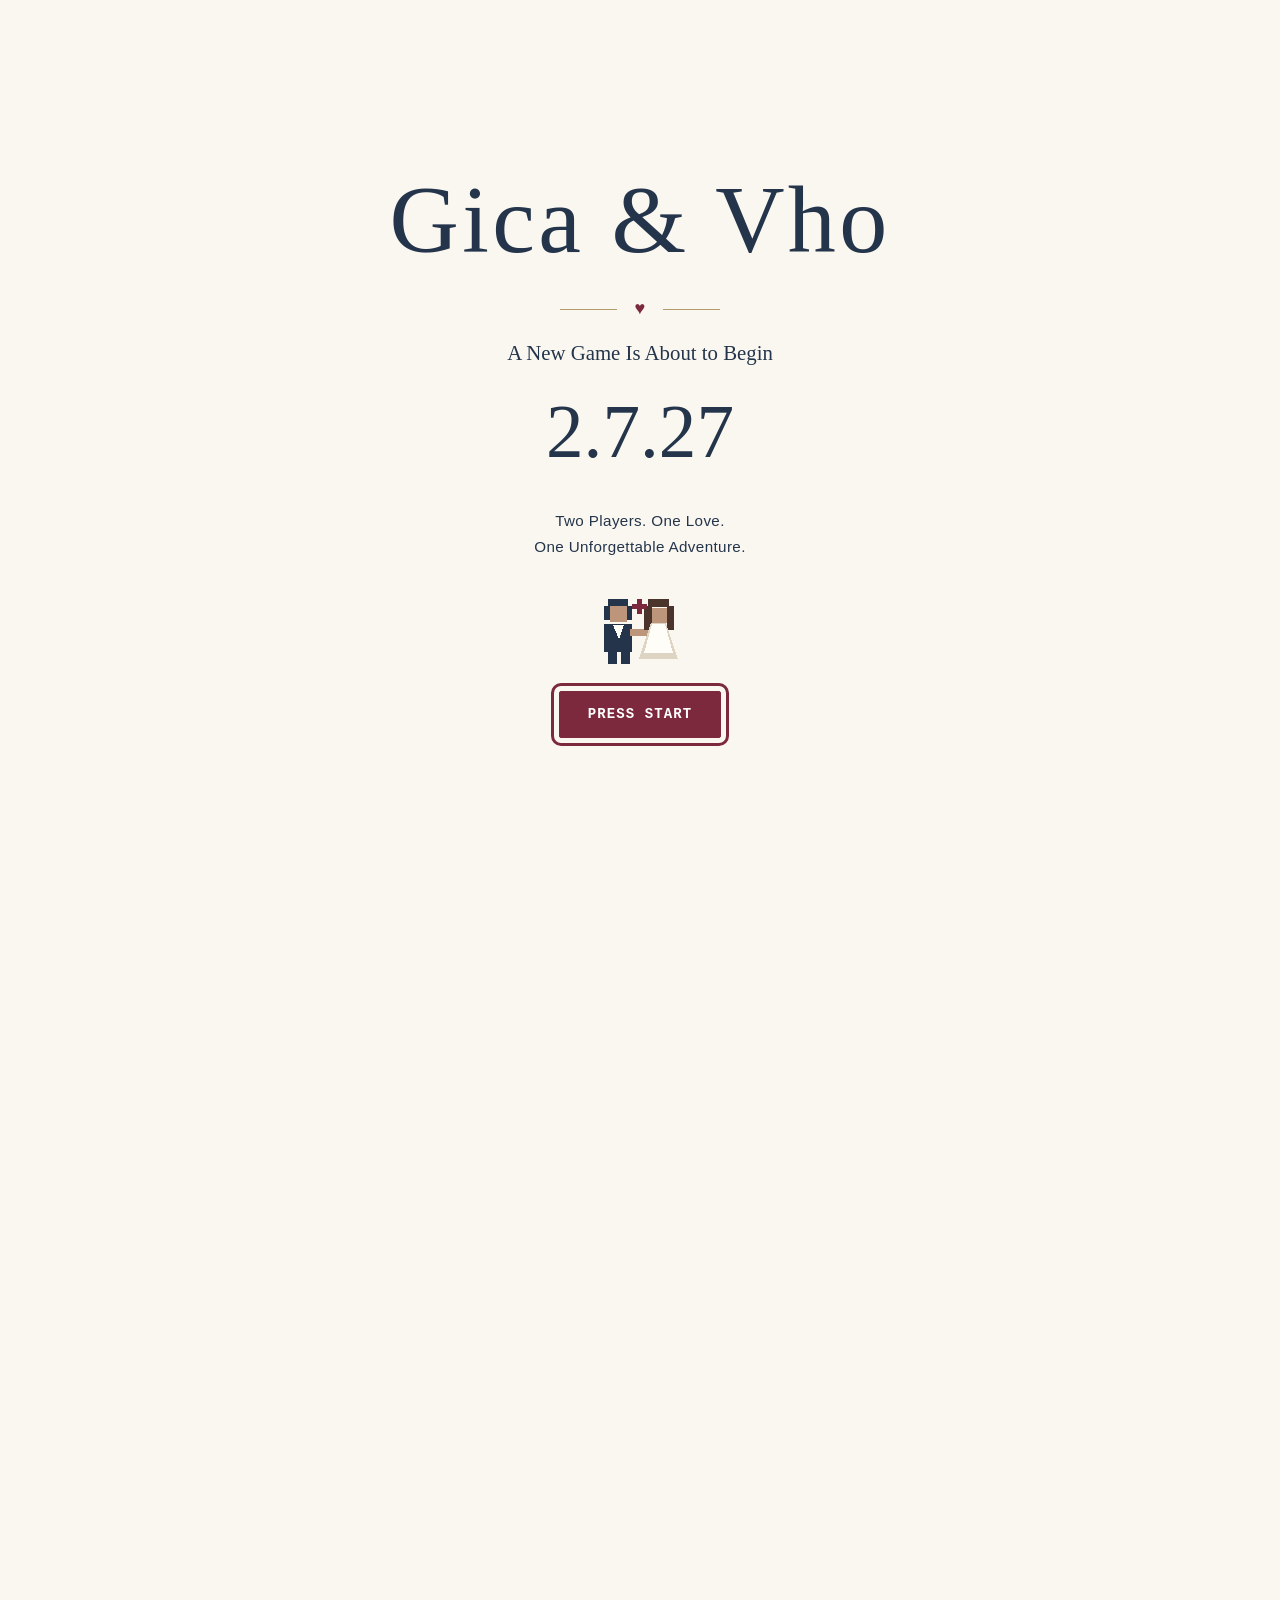
==== commit 994d0edc: "Finalize approved wedding website specification migration" ====
--- a/index.html
+++ b/index.html
@@ -1,301 +1,173 @@
 <!DOCTYPE html>
 <html lang="en">
 <head>
-  <meta charset="UTF-8">
-  <meta name="viewport" content="width=device-width, initial-scale=1.0">
-  <title>Gica & Vho - The Ultimate Co-Op Campaign</title>
-  <meta name="description" content="Two Players. One Love. One Unforgettable Adventure. February 7, 2027.">
-
-  <!-- Open Graph -->
-  <meta property="og:title" content="Gica and Vho - Wedding Quest">
-  <meta property="og:description" content="Join the ultimate co-op campaign on February 7, 2027.">
-  <meta property="og:type" content="website">
-
-  <!-- CSS -->
-  <link rel="stylesheet" href="css/global.css">
-  <link rel="stylesheet" href="css/mobile.css" media="(max-width: 1199px)">
-  <link rel="stylesheet" href="css/desktop.css" media="(min-width: 1200px)">
-
-  <!-- JS -->
-  <script src="js/main.js" defer></script>
-  <script src="js/countdown.js" defer></script>
-  <style>
-    /* Home page only: editorial campaign hub */
-    .home-page {
-      max-width: 1120px;
-      text-align: center;
-      padding-top: clamp(2.5rem, 6vw, 5rem);
-    }
-    .home-hero { display: flex; flex-direction: column; align-items: center; scroll-margin-top: 90px; }
-    .home-players {
-      color: var(--gold);
-      font-family: var(--font-pixel);
-      font-size: var(--text-xs);
-      font-weight: 700;
-      letter-spacing: 0.24em;
-      text-transform: uppercase;
-    }
-    .home-players span { color: var(--cream); margin: 0 0.4rem; }
-    .home-hero h1 {
-      margin-top: 0.7rem;
-      color: var(--cream);
-      font-family: var(--font-serif);
-      font-size: clamp(2.5rem, 7vw, 5rem);
-      letter-spacing: 0.12em;
-      line-height: 1;
-    }
-    .home-hero h1 span { color: var(--gold); }
-    .home-campaign {
-      margin-top: 1rem;
-      color: var(--gold);
-      font-family: var(--font-pixel);
-      font-size: clamp(0.8rem, 1.8vw, 1rem);
-      letter-spacing: 0.28em;
-      text-transform: uppercase;
-    }
-    .home-tagline {
-      margin-top: 1rem;
-      color: var(--cream);
-      font-family: var(--font-serif);
-      font-size: clamp(1rem, 2vw, 1.3rem);
-      letter-spacing: 0.12em;
-      line-height: 1.55;
-    }
-    .home-art {
-      width: min(100%, 300px);
-      margin-top: 1.75rem;
-      border-radius: var(--radius-md);
-      border-width: 2px;
-      box-shadow: var(--shadow-soft);
-    }
-    .home-countdown {
-      width: min(100%, 760px);
-      margin: clamp(2.5rem, 6vw, 4.5rem) auto 0;
-      padding: clamp(1.25rem, 3vw, 2rem);
-      background: var(--cream);
-      border: 2px solid var(--gold);
-      border-radius: var(--radius-md);
-      box-shadow: var(--shadow-card);
-    }
-    .home-countdown h2,
-    .home-adventures h2 {
-      color: var(--burgundy);
-      font-family: var(--font-pixel);
-      font-size: clamp(0.75rem, 1.8vw, 1rem);
-      letter-spacing: 0.18em;
-      line-height: 1.5;
-      text-transform: uppercase;
-    }
-    .home-countdown .countdown { margin-top: 1.25rem; }
-    .home-countdown .countdown__cell {
-      padding: 0.4rem 0.25rem;
-      background: transparent;
-      border: 0;
-      box-shadow: none;
-    }
-    .home-countdown .countdown__num {
-      color: var(--burgundy);
-      font-size: clamp(1.7rem, 5vw, 3rem);
-    }
-    .home-countdown .countdown__label { color: var(--brown); }
-    .home-rsvp { margin: 1.5rem 0 0; }
-    .home-rsvp .btn--final-quest {
-      min-width: 140px;
-      background: var(--burgundy);
-      color: var(--cream);
-      border-color: var(--gold);
-    }
-    .home-adventures { margin-top: clamp(3rem, 7vw, 5.5rem); }
-    .home-adventures h2 { color: var(--cream); }
-    .home-adventures .quest-grid {
-      grid-template-columns: repeat(3, minmax(0, 1fr));
-      gap: 1.25rem;
-      margin-top: 1.75rem;
-      text-align: left;
-    }
-    .home-adventures .quest-link {
-      min-height: 245px;
-      gap: 0.7rem;
-      padding: 1.35rem;
-      border: 1px solid rgba(184, 154, 99, 0.8);
-      border-radius: var(--radius-sm);
-      background: var(--cream);
-      box-shadow: none;
-    }
-    .home-adventures .quest-link:hover { transform: translateY(-3px); box-shadow: var(--shadow-card); }
-    .home-adventures .quest-link__number {
-      color: var(--burgundy);
-      font-family: var(--font-pixel);
-      font-size: var(--text-xs);
-      letter-spacing: 0.15em;
-    }
-    .home-adventures .quest-link__icon {
-      width: 2rem;
-      height: 2rem;
-      border: 0;
-      border-radius: 0;
-      background: transparent;
-      color: var(--gold);
-      box-shadow: none;
-      font-family: var(--font-serif);
-      font-size: 1.5rem;
-    }
-    .home-adventures .quest-link h3 {
-      margin-top: 0;
-      color: var(--burgundy);
-      font-family: var(--font-pixel);
-      font-size: 0.9rem;
-      letter-spacing: 0.1em;
-    }
-    .home-adventures .quest-link p { color: var(--ink); line-height: 1.5; }
-    .home-adventures .quest-link__cta {
-      margin-top: auto;
-      color: var(--burgundy);
-      font-family: var(--font-pixel);
-      font-size: 0.68rem;
-      font-weight: 700;
-      letter-spacing: 0.1em;
-    }
-    .home-adventures .quest-link--rsvp {
-      background: var(--burgundy);
-      border-color: var(--gold);
-    }
-    .home-adventures .quest-link--rsvp .quest-link__number,
-    .home-adventures .quest-link--rsvp h3,
-    .home-adventures .quest-link--rsvp p,
-    .home-adventures .quest-link--rsvp .quest-link__cta { color: var(--cream); }
-    .home-adventures .quest-link--rsvp .quest-link__icon { color: var(--gold); }
-    .home-page + .site-footer { margin-top: 2rem; }
-    /* Phase 3: desktop-only visual scale adjustment for the Home page */
-    @media (min-width: 1200px) {
-      .home-page { max-width: 1280px; padding-top: 4.5rem; }
-      body:has(.home-page) .site-nav-main a { font-size: 0.8rem; }
-      .home-hero h1 { font-size: clamp(2.9rem, 7vw, 5.8rem); }
-      .home-campaign { font-size: clamp(0.85rem, 1.8vw, 1.1rem); }
-      .home-tagline { font-size: clamp(1.05rem, 2vw, 1.4rem); }
-      .home-countdown { width: min(100%, 900px); }
-      .home-countdown .countdown__num { font-size: clamp(1.9rem, 5vw, 3.4rem); }
-      .home-countdown .countdown__label { font-size: 0.68rem; }
-      .home-rsvp .btn--final-quest {
-        width: 120px;
-        min-width: 0;
-        padding-inline: 1rem;
-      }
-      .home-adventures .quest-link h3 { font-size: 1rem; }
-      .home-adventures .quest-link p { font-size: 0.95rem; }
-    }
-    @media (max-width: 1199px) {
-      .home-page { max-width: 1000px; }
-    }
-    @media (max-width: 700px) {
-      .home-adventures .quest-grid { grid-template-columns: repeat(2, minmax(0, 1fr)); gap: 0.8rem; }
-      .home-adventures .quest-link { min-height: 225px; padding: 1rem; }
-      .home-adventures .quest-link h3 { font-size: 0.78rem; letter-spacing: 0.06em; }
-      .home-adventures .quest-link p { font-size: 0.82rem; }
-      .home-adventures .quest-link__cta { font-size: 0.6rem; }
-    }
-    @media (max-width: 390px) {
-      .home-adventures .quest-grid { grid-template-columns: 1fr; }
-      .home-adventures .quest-link { min-height: 190px; }
-    }
-  </style>
+<meta charset="UTF-8">
+<meta name="viewport" content="width=device-width, initial-scale=1.0">
+<title>Our Wedding · Gica &amp; Vho</title>
+<meta name="description" content="Celebrate the wedding of Gica and Vho on February 7, 2027. Wedding details, guest guide, gallery, and RSVP.">
+<meta property="og:title" content="Our Wedding · Gica &amp; Vho">
+<meta property="og:description" content="Two Players. One Love. One Unforgettable Adventure. 2.7.27">
+<meta property="og:type" content="website">
+<link rel="stylesheet" href="css/global.css">
+<script src="js/config.js" defer>
+</script>
+<script src="js/main.js" defer>
+</script>
+<script src="js/countdown.js" defer>
+</script>
+<script>if(!location.hash){document.documentElement.classList.add('opening-pending');document.addEventListener('DOMContentLoaded',()=>document.documentElement.classList.remove('opening-pending'));}</script>
 </head>
 <body>
-
-  <!-- SKIP LINK -->
-  <a class="skip-link" href="#home">Skip to main content</a>
-
-  <!-- OPENING SCREEN -->
-  <section class="opening" id="opening" aria-label="Opening">
-    <div class="opening__art art-frame" aria-hidden="true">
-      <img class="art-frame__img" src="assets/hero/desktop.webp" alt="">
-      <span class="art-frame__fallback">G HEART V</span>
-    </div>
-
-    <h1 class="opening__title">Gica <span class="heart" aria-hidden="true">*</span> Vho</h1>
-    <p class="opening__campaign">The Ultimate<br>Co-Op Campaign</p>
-    <p class="opening__copy">Two Players. One Love.<br>One Unforgettable Adventure.</p>
-    <p class="opening__date">07 <span class="dot">*</span> 02 <span class="dot">*</span> 27</p>
-
-    <button class="btn btn--opening" data-press-start type="button">Press Start</button>
-  </section>
-
-  <!-- HEADER -->
-    <header class="site-header">
-    <a class="brand" href="index.html#home" aria-label="Gica and Vho - Home">Gica <span class="brand__heart" aria-hidden="true">&#9829;</span> Vho</a>
-    <nav class="site-nav-main" aria-label="Main navigation">
-  <ul>
-    <li><a href="story.html" data-section="story">Our Story</a></li>
-    <li class="nav-group"><details><summary data-section="wedding">The Wedding</summary><ul><li><a href="wedding.html#events">Wedding Day</a></li><li><a href="wedding.html#map">Campaign Map</a></li></ul></details></li>
-    <li class="nav-group"><details><summary data-section="guide">Guest Guide</summary><ul><li><a href="guide.html#party">Party Members</a></li><li><a href="guide.html#outfit">Outfit Guide</a></li><li><a href="guide.html#faqs">FAQs &amp; Gifts</a></li></ul></details></li>
-    <li><a href="gallery.html" data-section="memories">Memories</a></li>
-    <li><a href="rsvp.html" data-section="rsvp">RSVP</a></li>
-  </ul>
+<section id="opening" class="opening" aria-label="Wedding invitation" hidden>
+<h1>Gica &amp; Vho</h1>
+<div class="ornament">
+<span class="pixel-heart" aria-hidden="true">♥</span>
+</div>
+<p class="opening-line">A New Game Is About to Begin</p>
+<p class="opening-date">2.7.27</p>
+<p class="opening-copy">Two Players. One Love.<br>One Unforgettable Adventure.</p>
+<svg class="couple" viewBox="0 0 100 80" aria-hidden="true" shape-rendering="crispEdges">
+<path fill="#24354b" d="M18 13h20v7H18zM14 20h28v14H14zM14 38h28v28H14zM18 66h9v12h-9zM31 66h9v12h-9z"/>
+<path fill="#bd957b" d="M20 20h17v16H20zM60 22h17v15H60zM40 43h20v7H40z"/>
+<path fill="#4a342b" d="M58 13h21v8H58zM54 20h8v24h-8zM77 20h7v24h-7z"/>
+<path fill="#ded4c4" d="M61 37h15l12 36H49z"/>
+<path fill="#fffdf8" d="M62 38h13l8 29H54zM23 39h11l-5 14z"/>
+<path fill="#7c293d" d="M47 13h5v5h5v5h-5v5h-5v-5h-5v-5h5z"/>
+</svg>
+<button type="button" class="btn" data-press-start>Press Start</button>
+</section>
+<div id="site-content">
+<a class="skip-link" href="#main">Skip to main content</a>
+<header class="site-header">
+<a class="brand" href="index.html#home" aria-label="Gica and Vho home">G&amp;V</a>
+<nav class="desktop-nav" aria-label="Main navigation">
+<a href="index.html#home">Home</a>
+<details>
+<summary>Wedding Details</summary>
+<div class="dropdown">
+<a href="wedding.html#ceremony">Ceremony</a>
+<a href="wedding.html#reception">Reception</a>
+<a href="wedding.html#map">The Journey</a>
+<a href="wedding.html#timeline">Timeline</a>
+</div>
+</details>
+<details>
+<summary>Guest Guide</summary>
+<div class="dropdown">
+<a href="guide.html#outfit">Outfit Guide</a>
+<a href="guide.html#faqs">FAQ &amp; Gifts</a>
+</div>
+</details>
+<a href="gallery.html">Gallery</a>
+<a class="nav-rsvp" href="rsvp.html">RSVP</a>
 </nav>
-    <div class="header-actions">
-      <button class="music-toggle" type="button" aria-label="Toggle music" aria-pressed="false">Music</button>
-    </div>
-    <button class="nav-toggle" data-drawer-toggle type="button" aria-label="Open menu" aria-expanded="false" aria-controls="drawer">
-      <svg aria-hidden="true" viewBox="0 0 24 24" width="22" height="22"><path d="M3 6h18v2H3zM3 11h18v2H3zM3 16h18v2H3z"/></svg>
-      <svg aria-hidden="true" viewBox="0 0 24 24" width="22" height="22"><path d="M6 6l12 12M18 6L6 18z"/></svg>
-    </button>
-  </header>
-
-  <aside class="backdrop drawer-backdrop" data-drawer-backdrop></aside>
-  <aside class="drawer" id="drawer" aria-label="Menu" aria-hidden="true">
-  <a class="drawer__top-link" href="story.html" data-section="story">Our Story</a>
-  <div class="drawer__group"><p class="drawer__group-title" data-section="wedding">The Wedding</p><div class="drawer__children"><a href="wedding.html#events">Wedding Day</a><a href="wedding.html#map">Campaign Map</a></div></div>
-  <div class="drawer__group"><p class="drawer__group-title" data-section="guide">Guest Guide</p><div class="drawer__children"><a href="guide.html#party">Party Members</a><a href="guide.html#outfit">Outfit Guide</a><a href="guide.html#faqs">FAQs &amp; Gifts</a></div></div>
-  <a class="drawer__top-link" href="gallery.html" data-section="memories">Memories</a>
-  <a class="drawer__top-link" href="rsvp.html" data-section="rsvp">RSVP</a>
-</aside>
-
-  <main class="main-shell home-page" id="main">
-
-    <section class="home-hero" id="home" aria-labelledby="home-title">
-      <p class="home-players">PLAYER 01 <span aria-hidden="true">&#10022;</span> PLAYER 02</p>
-      <h1 id="home-title">GICA <span aria-hidden="true">&amp;</span> VHO</h1>
-      <p class="home-campaign">THE ULTIMATE CO-OP CAMPAIGN</p>
-      <p class="home-tagline">TWO PLAYERS. ONE LOVE.<br>ONE UNFORGETTABLE ADVENTURE.</p>
-      <div class="home-art hero-art" aria-label="Lightweight placeholder artwork">
-        <svg class="art-frame__fallback" viewBox="0 0 240 160" aria-hidden="true">
-          <rect width="240" height="160" rx="14" fill="#C97C7F"></rect>
-          <circle cx="80" cy="80" r="34" fill="#F5EEE3" opacity="0.5"></circle>
-          <circle cx="160" cy="80" r="34" fill="#F5EEE3" opacity="0.5"></circle>
-          <path d="M80 62h100a10 10 0 0 1 10 10v22a10 10 0 0 1-10 10H80a10 10 0 0 1-10-10V72a10 10 0 0 1 10-10z" fill="none" stroke="#B89A63" stroke-width="4"></path>
-        </svg>
-      </div>
-    </section>
-
-    <section class="home-countdown" aria-labelledby="countdown-title">
-      <h2 id="countdown-title">THE NEXT CHAPTER BEGINS IN</h2>
-      <div class="countdown" data-countdown-group>
-        <div class="countdown__cell"><span class="countdown__num" data-countdown="days">00</span><span class="countdown__label">Days</span></div>
-        <div class="countdown__cell"><span class="countdown__num" data-countdown="hours">00</span><span class="countdown__label">Hours</span></div>
-        <div class="countdown__cell"><span class="countdown__num" data-countdown="minutes">00</span><span class="countdown__label">Minutes</span></div>
-        <div class="countdown__cell"><span class="countdown__num" data-countdown="seconds">00</span><span class="countdown__label">Seconds</span></div>
-      </div>
-    </section>
-
-    <section class="home-adventures" aria-labelledby="adventures-title">
-      <h2 id="adventures-title">&#10022; CHOOSE YOUR NEXT ADVENTURE &#10022;</h2>
-      <div class="quest-grid">
-        <a class="quest-link" href="wedding.html#events"><span class="quest-link__number">01</span><span class="quest-link__icon" aria-hidden="true">&#10022;</span><h3>THE WEDDING</h3><p>Follow the celebration from ceremony to reception.</p><span class="quest-link__cta">EXPLORE THE DAY &#8594;</span></a>
-        <a class="quest-link" href="wedding.html#map"><span class="quest-link__number">02</span><span class="quest-link__icon" aria-hidden="true">&#8982;</span><h3>THE JOURNEY</h3><p>Find your way to the celebration.</p><span class="quest-link__cta">VIEW CAMPAIGN MAP &#8594;</span></a>
-        <a class="quest-link" href="guide.html#outfit"><span class="quest-link__number">03</span><span class="quest-link__icon" aria-hidden="true">&#9672;</span><h3>YOUR LOOK</h3><p>Discover the colors and style for our special day.</p><span class="quest-link__cta">SEE THE GUIDE &#8594;</span></a>
-        <a class="quest-link" href="guide.html#faqs"><span class="quest-link__number">04</span><span class="quest-link__icon" aria-hidden="true">?</span><h3>FOR OUR GUESTS</h3><p>Everything you need to know before joining our adventure.</p><span class="quest-link__cta">READ THE GUIDE &#8594;</span></a>
-        <a class="quest-link" href="gallery.html"><span class="quest-link__number">05</span><span class="quest-link__icon" aria-hidden="true">&#9671;</span><h3>OUR MEMORIES</h3><p>Memories from our adventure together so far.</p><span class="quest-link__cta">VIEW GALLERY &#8594;</span></a>
-        <a class="quest-link quest-link--rsvp" href="rsvp.html"><span class="quest-link__number">06</span><span class="quest-link__icon" aria-hidden="true">&#9829;</span><h3>JOIN THE PARTY</h3><p>Let us know if you'll join us for the next chapter.</p><span class="quest-link__cta">RSVP NOW &#8594;</span></a>
-      </div>
-    </section>
-
-  </main>
-
-  <!-- FOOTER -->
-  <footer class="site-footer">
-    <p>With love - Gica and Vho. February 7, 2027.</p>
-    <p><span data-year></span> Coded with <span class="footer-heart" aria-hidden="true">*</span></p>
-  </footer>
-
+<button class="menu-toggle" type="button" aria-controls="mobile-menu" aria-expanded="false">☰ <span>Menu</span>
+</button>
+</header>
+<dialog id="mobile-menu" class="mobile-menu" aria-label="Navigation">
+<button class="menu-close" type="button" aria-label="Close menu">×</button>
+<p class="brand">G&amp;V</p>
+<nav aria-label="Mobile navigation">
+<a href="index.html#home">Home</a>
+<details>
+<summary>Wedding Details</summary>
+<div class="dropdown">
+<a href="wedding.html#ceremony">Ceremony</a>
+<a href="wedding.html#reception">Reception</a>
+<a href="wedding.html#map">The Journey</a>
+<a href="wedding.html#timeline">Timeline</a>
+</div>
+</details>
+<details>
+<summary>Guest Guide</summary>
+<div class="dropdown">
+<a href="guide.html#outfit">Outfit Guide</a>
+<a href="guide.html#faqs">FAQ &amp; Gifts</a>
+</div>
+</details>
+<a href="gallery.html">Gallery</a>
+<a class="nav-rsvp" href="rsvp.html">RSVP</a>
+</nav>
+</dialog>
+<main id="main">
+<section id="home" class="welcome section">
+<p class="eyebrow">You’ve entered our story</p>
+<h2>A little serendipity.<br>A lifetime together.</h2>
+<p>Welcome to our next chapter. We’re so happy to share this day with the people who have been part of our journey. Thank you for being here, and for celebrating with us.</p>
+<svg class="couple" viewBox="0 0 100 80" aria-hidden="true" shape-rendering="crispEdges">
+<path fill="#24354b" d="M18 13h20v7H18zM14 20h28v14H14zM14 38h28v28H14zM18 66h9v12h-9zM31 66h9v12h-9z"/>
+<path fill="#bd957b" d="M20 20h17v16H20zM60 22h17v15H60zM40 43h20v7H40z"/>
+<path fill="#4a342b" d="M58 13h21v8H58zM54 20h8v24h-8zM77 20h7v24h-7z"/>
+<path fill="#ded4c4" d="M61 37h15l12 36H49z"/>
+<path fill="#fffdf8" d="M62 38h13l8 29H54zM23 39h11l-5 14z"/>
+<path fill="#7c293d" d="M47 13h5v5h5v5h-5v5h-5v-5h-5v-5h5z"/>
+</svg>
+</section>
+<section class="countdown-section section">
+<h2 class="date">2.7.27</h2>
+<p class="eyebrow">Until our next adventure begins</p>
+<div class="countdown" data-countdown-group>
+<div>
+<span class="countdown__num" data-countdown="days">00</span>
+<span class="countdown__label">days</span>
+</div>
+<div>
+<span class="countdown__num" data-countdown="hours">00</span>
+<span class="countdown__label">hours</span>
+</div>
+<div>
+<span class="countdown__num" data-countdown="minutes">00</span>
+<span class="countdown__label">minutes</span>
+</div>
+<div>
+<span class="countdown__num" data-countdown="seconds">00</span>
+<span class="countdown__label">seconds</span>
+</div>
+</div>
+</section>
+<section id="story" class="section story">
+<div class="section-heading">
+<h2>Our Story</h2>
+<p class="subtitle">From an unexpected meeting to a life they’re building together.</p>
+</div>
+<div class="story-copy">
+<p>Gica and Vho first crossed paths toward the end of 2024. A few encounters later, a conversation on Gica’s birthday became the beginning of something more.</p>
+<p>What followed was a collection of adventures—traveling with family to the UAE, experiencing Vho’s first BLACKPINK concert, exploring Japan together, and discovering that life was simply more fun when they shared it.</p>
+<p>Along the way, Vho became more willing to step outside his comfort zone, while Gica found someone ready to share her adventurous spirit. Somewhere between the big adventures and ordinary days, they began seeing the same future.</p>
+<p>Then came a proposal, a <strong>yes</strong>, and the start of their greatest adventure yet.</p>
+</div>
+<div class="story-moments">
+<figure>
+<div class="photo-slot" data-home-photo="0">
+<span>Photograph to follow</span>
+</div>
+<figcaption>Unexpected Meeting</figcaption>
+</figure>
+<figure>
+<div class="photo-slot" data-home-photo="1">
+<span>Photograph to follow</span>
+</div>
+<figcaption>Adventures Together</figcaption>
+</figure>
+<figure>
+<div class="photo-slot" data-home-photo="2">
+<span>Photograph to follow</span>
+</div>
+<figcaption>The Next Chapter</figcaption>
+</figure>
+</div>
+</section>
+<section class="closing section">
+<h2>Two People. One Journey.<br>A Lifetime of Adventures Ahead.</h2>
+<span class="pixel-heart" aria-hidden="true">♥</span>
+</section>
+</main>
+<footer class="site-footer">
+<p class="footer-names">Gica &amp; Vho</p>
+<span class="pixel-heart" aria-hidden="true">♥</span>
+<p>Two Players. One Love.<br>One Unforgettable Adventure.</p>
+<p class="footer-date">2.7.27</p>
+</footer>
+</div>
 </body>
 </html>
--- a/css/global.css
+++ b/css/global.css
@@ -1,1045 +1,838 @@
-/* ==========================================================================
-   GICA & VHO â€” The Ultimate Co-Op Campaign
-   global.css â€” Design tokens, base styles, shared components
-   --------------------------------------------------------------------------
-   Layer 1 of the CSS system. Layout-specific rules live in:
-     css/mobile.css  (app-like experience,  â‰¤1199px)
-     css/desktop.css (RPG dashboard,         â‰¥1200px)
-   ========================================================================== */
+:root{
+  --cream:#faf7f0;
+  --paper:#fffdf8;
+  --navy:#24354b;
+  --burgundy:#7c293d;
+  --gold:#b49b6b;
+  --line:#dfd4c2;
+  --muted:#64676a;
+  --serif:Georgia,'Times New Roman',serif;
+  --sans:'Segoe UI',Arial,sans-serif}
+  *{
+    box-sizing:border-box}
+    html{
+      scroll-behavior:smooth;
+      scroll-padding-top:110px}
+      body{
+        margin:0;
+        background:var(--cream);
+        color:var(--navy);
+        font:17px/1.75 var(--sans)}
+        [hidden]{
+          display:none!important}
+          a{
+            color:inherit}
+            button,a,summary{
+              -webkit-tap-highlight-color:transparent}
+              button{
+                font:inherit;
+                cursor:pointer}
+                button:disabled,[aria-disabled=true]{
+                  cursor:default;
+                  opacity:.55}
+                  button,summary,a{
+                    touch-action:manipulation}
+                    button:focus-visible,a:focus-visible,summary:focus-visible,[tabindex]:focus-visible{
+                      outline:3px solid var(--burgundy);
+                      outline-offset:5px}
+                      h1,h2,h3,p{
+                        margin:0}
+                        h1,h2,h3{
+                          font-family:var(--serif);
+                          font-weight:400;
+                          line-height:1.2}
+                          h1{
+                            font-size:clamp(2.8rem,6vw,4.9rem)}
+                            h2{
+                              font-size:clamp(2rem,4vw,3rem)}
+                              h3{
+                                font-size:1.4rem}
+                                p+p{
+                                  margin-top:1.1rem}
+                                  img,svg,video{
+                                    max-width:100%}
+                                    img{
+                                      display:block}
+                                      button{
+                                        color:var(--navy)}
+                                        .section{
+                                          max-width:1080px;
+                                          margin:0 auto;
+                                          padding:80px 28px;
+                                          scroll-margin-top:80px}
+                                          .page-intro{
+                                            text-align:center;
+                                            padding:90px 24px 35px}
+                                            .page-intro h1{
+                                              margin:18px 0}
+                                              .eyebrow{
+                                                font-size:.875rem;
+                                                letter-spacing:.14em;
+                                                text-transform:uppercase;
+                                                font-weight:600}
+                                                .subtitle{
+                                                  font-family:var(--serif);
+                                                  font-size:1.25rem;
+                                                  font-style:italic;
+                                                  margin-top:16px;
+                                                  color:var(--muted)}
+                                                  .section-heading{
+                                                    text-align:center;
+                                                    margin-bottom:42px}
+                                                    .text-center{
+                                                      text-align:center}
+                                                      .narrow{
+                                                        max-width:710px;
+                                                        margin:28px auto;
+                                                        text-align:center}
+                                                        .small{
+                                                          font-size:.875rem}
+                                                          .muted{
+                                                            color:var(--muted)}
+                                                            .sr-only{
+                                                              position:absolute;
+                                                              width:1px;
+                                                              height:1px;
+                                                              padding:0;
+                                                              margin:-1px;
+                                                              overflow:hidden;
+                                                              clip:rect(0,0,0,0);
+                                                              white-space:nowrap;
+                                                              border:0}
+                                                              .skip-link{
+                                                                position:fixed;
+                                                                top:8px;
+                                                                left:8px;
+                                                                background:var(--paper);
+                                                                padding:10px;
+                                                                z-index:100;
+                                                                transform:translateY(-160%)}
+                                                                .skip-link:focus{
+                                                                  transform:none}
+                                                                  .btn{
+                                                                    display:inline-flex;
+                                                                    align-items:center;
+                                                                    justify-content:center;
+                                                                    min-height:46px;
+                                                                    padding:12px 28px;
+                                                                    background:var(--burgundy);
+                                                                    color:white;
+                                                                    text-decoration:none;
+                                                                    border:1px solid var(--burgundy);
+                                                                    border-radius:2px;
+                                                                    font:600 .875rem/1.5 var(--sans);
+                                                                    letter-spacing:.08em;
+                                                                    text-transform:uppercase;
+                                                                    transition:background .2s}
+                                                                    .btn:hover:not(:disabled):not([aria-disabled=true]){
+                                                                      background:#612032}
+                                                                      .btn-outline{
+                                                                        background:transparent;
+                                                                        color:var(--burgundy)}
+                                                                        .btn-outline:hover{
+                                                                          color:white}
+                                                                          .text-link{
+                                                                            display:inline-block;
+                                                                            color:var(--burgundy);
+                                                                            text-underline-offset:5px;
+                                                                            padding:8px 0}
+                                                                            .pixel-heart{
+                                                                              color:var(--burgundy);
+                                                                              font:18px monospace}
+                                                                              .ornament{
+                                                                                display:flex;
+                                                                                align-items:center;
+                                                                                justify-content:center;
+                                                                                gap:18px;
+                                                                                margin:22px auto;
+                                                                                width:160px}
+                                                                                .ornament:before,.ornament:after{
+                                                                                  content:'';
+                                                                                  height:1px;
+                                                                                  background:var(--gold);
+                                                                                  flex:1}
+                                                                                  .couple{
+                                                                                    display:block;
+                                                                                    width:100px;
+                                                                                    height:80px;
+                                                                                    margin:32px auto 0}
+                                                                                    .site-header{
+                                                                                      position:sticky;
+                                                                                      top:0;
+                                                                                      z-index:20;
+                                                                                      display:flex;
+                                                                                      align-items:center;
+                                                                                      justify-content:space-between;
+                                                                                      min-height:84px;
+                                                                                      padding:15px max(28px,calc((100vw - 1200px)/2));
+                                                                                      gap:28px;
+                                                                                      border-bottom:1px solid var(--line);
+                                                                                      background:rgba(250,247,240,.98)}
+                                                                                      .brand{
+                                                                                        font:1.85rem var(--serif);
+                                                                                        text-decoration:none;
+                                                                                        white-space:nowrap}
+                                                                                        .desktop-nav{
+                                                                                          display:flex;
+                                                                                          align-items:center;
+                                                                                          gap:28px}
+                                                                                          .desktop-nav>a,.desktop-nav summary{
+                                                                                            font-size:.875rem;
+                                                                                            letter-spacing:.06em;
+                                                                                            text-transform:uppercase;
+                                                                                            text-decoration:none;
+                                                                                            cursor:pointer}
+                                                                                            .desktop-nav>a:hover,.desktop-nav summary:hover{
+                                                                                              color:var(--burgundy)}
+                                                                                              .desktop-nav details{
+                                                                                                position:relative}
+                                                                                                .desktop-nav summary{
+                                                                                                  list-style:none}
+                                                                                                  .desktop-nav summary:after{
+                                                                                                    content:' ▾';
+                                                                                                    color:var(--gold)}
+                                                                                                    .desktop-nav summary::-webkit-details-marker{
+                                                                                                      display:none}
+                                                                                                      .dropdown{
+                                                                                                        position:absolute;
+                                                                                                        top:calc(100% + 18px);
+                                                                                                        left:-20px;
+                                                                                                        min-width:205px;
+                                                                                                        padding:10px 20px;
+                                                                                                        background:var(--paper);
+                                                                                                        border:1px solid var(--line);
+                                                                                                        box-shadow:0 10px 25px #24354b0d}
+                                                                                                        .dropdown a{
+                                                                                                          display:block;
+                                                                                                          text-decoration:none;
+                                                                                                          font-size:.9rem;
+                                                                                                          padding:9px 0}
+                                                                                                          .nav-rsvp{
+                                                                                                            color:var(--burgundy);
+                                                                                                            border-bottom:1px solid var(--burgundy)}
+                                                                                                            .menu-toggle{
+                                                                                                              display:none;
+                                                                                                              background:none;
+                                                                                                              border:0;
+                                                                                                              padding:8px}
+                                                                                                              .mobile-menu{
+                                                                                                                border:0;
+                                                                                                                background:var(--cream);
+                                                                                                                color:var(--navy);
+                                                                                                                padding:32px;
+                                                                                                                width:min(92vw,440px);
+                                                                                                                height:100dvh;
+                                                                                                                max-height:100dvh;
+                                                                                                                margin:0 0 0 auto}
+                                                                                                                .mobile-menu::backdrop,.lightbox::backdrop{
+                                                                                                                  background:#17243599}
+                                                                                                                  .mobile-menu nav{
+                                                                                                                    display:grid;
+                                                                                                                    gap:22px;
+                                                                                                                    margin-top:45px}
+                                                                                                                    .mobile-menu nav>a,.mobile-menu summary{
+                                                                                                                      font-size:1.1rem;
+                                                                                                                      cursor:pointer}
+                                                                                                                      .mobile-menu .dropdown{
+                                                                                                                        position:static;
+                                                                                                                        border:0;
+                                                                                                                        box-shadow:none;
+                                                                                                                        background:none;
+                                                                                                                        margin:8px 0}
+                                                                                                                        .menu-close{
+                                                                                                                          float:right;
+                                                                                                                          font-size:2rem;
+                                                                                                                          background:none;
+                                                                                                                          border:0;
+                                                                                                                          min-width:44px}
+                                                                                                                          .modal-open,.opening-active{
+                                                                                                                            overflow:hidden}
+                                                                                                                            .opening-active #site-content{
+                                                                                                                              visibility:hidden}
+                                                                                                                              .opening{
+                                                                                                                                position:fixed;
+                                                                                                                                inset:0;
+                                                                                                                                z-index:50;
+                                                                                                                                background:var(--cream);
+                                                                                                                                display:flex;
+                                                                                                                                flex-direction:column;
+                                                                                                                                align-items:center;
+                                                                                                                                justify-content:center;
+                                                                                                                                text-align:center;
+                                                                                                                                padding:36px 24px;
+                                                                                                                                overflow:auto;
+                                                                                                                                transition:opacity .65s ease}
+                                                                                                                                .opening h1{
+                                                                                                                                  font-size:clamp(3.4rem,8vw,6rem);
+                                                                                                                                  letter-spacing:.035em}
+                                                                                                                                  .opening-line{
+                                                                                                                                    font:1.3rem var(--serif)}
+                                                                                                                                    .opening-date{
+                                                                                                                                      font:clamp(3rem,7vw,4.7rem) var(--serif);
+                                                                                                                                      margin:24px 0 15px}
+                                                                                                                                      .opening-copy{
+                                                                                                                                        font-size:.95rem;
+                                                                                                                                        letter-spacing:.025em}
+                                                                                                                                        .opening .couple{
+                                                                                                                                          margin:25px auto}
+                                                                                                                                          .opening .btn{
+                                                                                                                                            font-family:monospace;
+                                                                                                                                            font-size:.875rem}
+                                                                                                                                            .opening.leaving{
+                                                                                                                                              opacity:0}
+                                                                                                                                              .welcome{
+                                                                                                                                                text-align:center;
+                                                                                                                                                max-width:790px;
+                                                                                                                                                padding-top:100px}
+                                                                                                                                                .welcome h2{
+                                                                                                                                                  font-size:clamp(2.5rem,5vw,4.2rem);
+                                                                                                                                                  margin:24px 0}
+                                                                                                                                                  .welcome>p:not(.eyebrow){
+                                                                                                                                                    max-width:600px;
+                                                                                                                                                    margin:auto}
+                                                                                                                                                    .countdown-section{
+                                                                                                                                                      text-align:center;
+                                                                                                                                                      border-top:1px solid var(--line);
+                                                                                                                                                      border-bottom:1px solid var(--line);
+                                                                                                                                                      max-width:850px}
+                                                                                                                                                      .date{
+                                                                                                                                                        font-size:clamp(4rem,8vw,6rem);
+                                                                                                                                                        margin-bottom:20px}
+                                                                                                                                                        .countdown{
+                                                                                                                                                          display:grid;
+                                                                                                                                                          grid-template-columns:repeat(4,1fr);
+                                                                                                                                                          gap:15px;
+                                                                                                                                                          max-width:580px;
+                                                                                                                                                          margin:38px auto 0}
+                                                                                                                                                          .countdown>div+div{
+                                                                                                                                                            border-left:1px solid var(--line)}
+                                                                                                                                                            .countdown__num{
+                                                                                                                                                              display:block;
+                                                                                                                                                              font:clamp(2rem,5vw,3.2rem) var(--serif);
+                                                                                                                                                              color:var(--burgundy)}
+                                                                                                                                                              .countdown__label{
+                                                                                                                                                                display:block;
+                                                                                                                                                                font-size:.875rem;
+                                                                                                                                                                letter-spacing:.06em;
+                                                                                                                                                                text-transform:uppercase;
+                                                                                                                                                                margin-top:12px}
+                                                                                                                                                                .story-copy{
+                                                                                                                                                                  max-width:720px;
+                                                                                                                                                                  margin:0 auto;
+                                                                                                                                                                  font-size:1.05rem}
+                                                                                                                                                                  .story-moments{
+                                                                                                                                                                    display:grid;
+                                                                                                                                                                    grid-template-columns:repeat(3,1fr);
+                                                                                                                                                                    gap:24px;
+                                                                                                                                                                    margin-top:50px}
+                                                                                                                                                                    .story-moments figure{
+                                                                                                                                                                      margin:0}
+                                                                                                                                                                      .photo-slot{
+                                                                                                                                                                        aspect-ratio:4/5;
+                                                                                                                                                                        background:#eee8dd;
+                                                                                                                                                                        display:grid;
+                                                                                                                                                                        place-items:center;
+                                                                                                                                                                        border-radius:45% 45% 0 0;
+                                                                                                                                                                        overflow:hidden;
+                                                                                                                                                                        color:#6f665d;
+                                                                                                                                                                        font:italic 1rem var(--serif);
+                                                                                                                                                                        text-align:center}
+                                                                                                                                                                        .photo-slot img{
+                                                                                                                                                                          width:100%;
+                                                                                                                                                                          height:100%;
+                                                                                                                                                                          object-fit:cover}
+                                                                                                                                                                          .story-moments figcaption{
+                                                                                                                                                                            font:1.1rem var(--serif);
+                                                                                                                                                                            margin-top:20px;
+                                                                                                                                                                            text-align:center}
+                                                                                                                                                                            .closing{
+                                                                                                                                                                              text-align:center}
+                                                                                                                                                                              .closing h2{
+                                                                                                                                                                                line-height:1.5}
+                                                                                                                                                                                .closing>.pixel-heart{
+                                                                                                                                                                                  display:block;
+                                                                                                                                                                                  margin-top:25px}
+                                                                                                                                                                                  .site-footer{
+                                                                                                                                                                                    text-align:center;
+                                                                                                                                                                                    padding:65px 24px;
+                                                                                                                                                                                    border-top:1px solid var(--line);
+                                                                                                                                                                                    background:var(--paper)}
+                                                                                                                                                                                    .footer-names{
+                                                                                                                                                                                      font:2.2rem var(--serif);
+                                                                                                                                                                                      margin-bottom:15px}
+                                                                                                                                                                                      .site-footer>.pixel-heart{
+                                                                                                                                                                                        display:block;
+                                                                                                                                                                                        margin:10px}
+                                                                                                                                                                                        .site-footer>p:not(.footer-names):not(.footer-date){
+                                                                                                                                                                                          font-size:.9rem}
+                                                                                                                                                                                          .footer-date{
+                                                                                                                                                                                            font:1.7rem var(--serif);
+                                                                                                                                                                                            margin-top:25px}
+                                                                                                                                                                                            .tabs{
+                                                                                                                                                                                              display:flex;
+                                                                                                                                                                                              justify-content:center;
+                                                                                                                                                                                              gap:35px;
+                                                                                                                                                                                              margin:0 auto 38px;
+                                                                                                                                                                                              border-bottom:1px solid var(--line);
+                                                                                                                                                                                              width:fit-content;
+                                                                                                                                                                                              max-width:100%}
+                                                                                                                                                                                              .tabs a{
+                                                                                                                                                                                                padding:14px 4px;
+                                                                                                                                                                                                font-size:.875rem;
+                                                                                                                                                                                                letter-spacing:.06em;
+                                                                                                                                                                                                text-transform:uppercase;
+                                                                                                                                                                                                text-decoration:none;
+                                                                                                                                                                                                text-align:center}
+                                                                                                                                                                                                .tabs [aria-selected=true]{
+                                                                                                                                                                                                  border-bottom:2px solid var(--burgundy);
+                                                                                                                                                                                                  color:var(--burgundy)}
+                                                                                                                                                                                                  .tab-panel{
+                                                                                                                                                                                                    scroll-margin-top:115px}
+                                                                                                                                                                                                    .venue{
+                                                                                                                                                                                                      text-align:center;
+                                                                                                                                                                                                      background:var(--paper);
+                                                                                                                                                                                                      padding:50px 24px;
+                                                                                                                                                                                                      max-width:760px;
+                                                                                                                                                                                                      margin:auto;
+                                                                                                                                                                                                      border:1px solid var(--line)}
+                                                                                                                                                                                                      .venue h2{
+                                                                                                                                                                                                        margin:20px 0}
+                                                                                                                                                                                                        .venue-time{
+                                                                                                                                                                                                          font:1.6rem var(--serif);
+                                                                                                                                                                                                          color:var(--burgundy);
+                                                                                                                                                                                                          margin:22px 0 30px}
+                                                                                                                                                                                                          .venue h3{
+                                                                                                                                                                                                            font-size:1.6rem;
+                                                                                                                                                                                                            margin-bottom:8px}
+                                                                                                                                                                                                            .actions{
+                                                                                                                                                                                                              display:flex;
+                                                                                                                                                                                                              justify-content:center;
+                                                                                                                                                                                                              flex-wrap:wrap;
+                                                                                                                                                                                                              gap:14px;
+                                                                                                                                                                                                              margin-top:28px}
+                                                                                                                                                                                                              .journey{
+                                                                                                                                                                                                                text-align:center;
+                                                                                                                                                                                                                border-top:1px solid var(--line);
+                                                                                                                                                                                                                border-bottom:1px solid var(--line)}
+                                                                                                                                                                                                                .route{
+                                                                                                                                                                                                                  display:grid;
+                                                                                                                                                                                                                  grid-template-columns:1fr 160px 1fr;
+                                                                                                                                                                                                                  align-items:center;
+                                                                                                                                                                                                                  gap:20px;
+                                                                                                                                                                                                                  margin:45px 0 28px}
+                                                                                                                                                                                                                  .route-icon{
+                                                                                                                                                                                                                    font:3rem var(--serif);
+                                                                                                                                                                                                                    color:var(--gold)}
+                                                                                                                                                                                                                    .route h3{
+                                                                                                                                                                                                                      max-width:260px;
+                                                                                                                                                                                                                      margin:10px auto}
+                                                                                                                                                                                                                      .route p{
+                                                                                                                                                                                                                        font-size:.9rem;
+                                                                                                                                                                                                                        color:var(--muted)}
+                                                                                                                                                                                                                        .route-line{
+                                                                                                                                                                                                                          color:var(--burgundy);
+                                                                                                                                                                                                                          font-size:1.5rem;
+                                                                                                                                                                                                                          letter-spacing:4px}
+                                                                                                                                                                                                                          .timeline{
+                                                                                                                                                                                                                            list-style:none;
+                                                                                                                                                                                                                            max-width:690px;
+                                                                                                                                                                                                                            margin:0 auto;
+                                                                                                                                                                                                                            padding:0}
+                                                                                                                                                                                                                            .timeline li{
+                                                                                                                                                                                                                              display:grid;
+                                                                                                                                                                                                                              grid-template-columns:130px 1fr;
+                                                                                                                                                                                                                              gap:32px;
+                                                                                                                                                                                                                              border-bottom:1px solid var(--line);
+                                                                                                                                                                                                                              padding:23px 0}
+                                                                                                                                                                                                                              .timeline time{
+                                                                                                                                                                                                                                color:var(--burgundy);
+                                                                                                                                                                                                                                font-weight:600}
+                                                                                                                                                                                                                                .timeline span{
+                                                                                                                                                                                                                                  font-size:1.05rem}
+                                                                                                                                                                                                                                  .section-links{
+                                                                                                                                                                                                                                    display:flex;
+                                                                                                                                                                                                                                    justify-content:center;
+                                                                                                                                                                                                                                    gap:35px;
+                                                                                                                                                                                                                                    padding:12px 24px}
+                                                                                                                                                                                                                                    .section-links a{
+                                                                                                                                                                                                                                      text-transform:uppercase;
+                                                                                                                                                                                                                                      font-size:.875rem;
+                                                                                                                                                                                                                                      text-underline-offset:8px}
+                                                                                                                                                                                                                                      .dress-code{
+                                                                                                                                                                                                                                        font-size:2rem}
+                                                                                                                                                                                                                                        .palette{
+                                                                                                                                                                                                                                          list-style:none;
+                                                                                                                                                                                                                                          display:grid;
+                                                                                                                                                                                                                                          grid-template-columns:repeat(3,1fr);
+                                                                                                                                                                                                                                          gap:20px;
+                                                                                                                                                                                                                                          padding:0;
+                                                                                                                                                                                                                                          max-width:650px;
+                                                                                                                                                                                                                                          margin:35px auto}
+                                                                                                                                                                                                                                          .palette li{
+                                                                                                                                                                                                                                            text-align:center}
+                                                                                                                                                                                                                                            .palette span{
+                                                                                                                                                                                                                                              display:block;
+                                                                                                                                                                                                                                              background:var(--swatch);
+                                                                                                                                                                                                                                              width:90px;
+                                                                                                                                                                                                                                              height:90px;
+                                                                                                                                                                                                                                              border-radius:50%;
+                                                                                                                                                                                                                                              margin:0 auto 16px}
+                                                                                                                                                                                                                                              .palette strong,.palette small{
+                                                                                                                                                                                                                                                display:block}
+                                                                                                                                                                                                                                                .palette strong{
+                                                                                                                                                                                                                                                  font-size:.95rem}
+                                                                                                                                                                                                                                                  .palette small{
+                                                                                                                                                                                                                                                    font-size:.875rem;
+                                                                                                                                                                                                                                                    color:var(--muted)}
+                                                                                                                                                                                                                                                    .note{
+                                                                                                                                                                                                                                                      max-width:760px;
+                                                                                                                                                                                                                                                      padding:30px;
+                                                                                                                                                                                                                                                      margin:40px auto;
+                                                                                                                                                                                                                                                      background:#f0eae0;
+                                                                                                                                                                                                                                                      border-left:2px solid var(--gold)}
+                                                                                                                                                                                                                                                      .note h3{
+                                                                                                                                                                                                                                                        font-size:1.4rem;
+                                                                                                                                                                                                                                                        margin-bottom:14px}
+                                                                                                                                                                                                                                                        .outfit-grid{
+                                                                                                                                                                                                                                                          display:grid;
+                                                                                                                                                                                                                                                          grid-template-columns:repeat(3,1fr);
+                                                                                                                                                                                                                                                          gap:25px}
+                                                                                                                                                                                                                                                          .outfit-card{
+                                                                                                                                                                                                                                                            text-align:center;
+                                                                                                                                                                                                                                                            padding:25px 15px;
+                                                                                                                                                                                                                                                            border-bottom:1px solid var(--line)}
+                                                                                                                                                                                                                                                            .outfit-illustration{
+                                                                                                                                                                                                                                                              width:120px;
+                                                                                                                                                                                                                                                              height:225px;
+                                                                                                                                                                                                                                                              margin:auto;
+                                                                                                                                                                                                                                                              display:block}
+                                                                                                                                                                                                                                                              .outfit-card h3{
+                                                                                                                                                                                                                                                                font-size:1.3rem;
+                                                                                                                                                                                                                                                                margin:18px 0 12px}
+                                                                                                                                                                                                                                                                .outfit-card ul{
+                                                                                                                                                                                                                                                                  list-style:none;
+                                                                                                                                                                                                                                                                  padding:0;
+                                                                                                                                                                                                                                                                  margin:8px 0;
+                                                                                                                                                                                                                                                                  font-size:.95rem;
+                                                                                                                                                                                                                                                                  line-height:1.7}
+                                                                                                                                                                                                                                                                  .role-swatch{
+                                                                                                                                                                                                                                                                    display:inline-block;
+                                                                                                                                                                                                                                                                    width:22px;
+                                                                                                                                                                                                                                                                    height:22px;
+                                                                                                                                                                                                                                                                    background:var(--swatch);
+                                                                                                                                                                                                                                                                    border-radius:50%;
+                                                                                                                                                                                                                                                                    border:1px solid #24354b22}
+                                                                                                                                                                                                                                                                    .guest-examples{
+                                                                                                                                                                                                                                                                      grid-template-columns:repeat(2,1fr);
+                                                                                                                                                                                                                                                                      max-width:620px;
+                                                                                                                                                                                                                                                                      margin:20px auto}
+                                                                                                                                                                                                                                                                      .supplier{
+                                                                                                                                                                                                                                                                        max-width:650px;
+                                                                                                                                                                                                                                                                        padding:28px 0;
+                                                                                                                                                                                                                                                                        border-top:1px solid var(--line);
+                                                                                                                                                                                                                                                                        margin:50px auto 0;
+                                                                                                                                                                                                                                                                        font-size:.95rem}
+                                                                                                                                                                                                                                                                        .supplier h3{
+                                                                                                                                                                                                                                                                          margin-top:12px}
+                                                                                                                                                                                                                                                                          .faq-list{
+                                                                                                                                                                                                                                                                            max-width:760px;
+                                                                                                                                                                                                                                                                            margin:auto}
+                                                                                                                                                                                                                                                                            .faq-item{
+                                                                                                                                                                                                                                                                              border-bottom:1px solid var(--line);
+                                                                                                                                                                                                                                                                              padding:0 3px}
+                                                                                                                                                                                                                                                                              .faq-item summary{
+                                                                                                                                                                                                                                                                                list-style:none;
+                                                                                                                                                                                                                                                                                cursor:pointer;
+                                                                                                                                                                                                                                                                                padding:22px 28px 22px 0;
+                                                                                                                                                                                                                                                                                position:relative;
+                                                                                                                                                                                                                                                                                font-size:1rem;
+                                                                                                                                                                                                                                                                                font-weight:500}
+                                                                                                                                                                                                                                                                                .faq-item summary::-webkit-details-marker{
+                                                                                                                                                                                                                                                                                  display:none}
+                                                                                                                                                                                                                                                                                  .faq-item summary:after{
+                                                                                                                                                                                                                                                                                    content:'+';
+                                                                                                                                                                                                                                                                                    position:absolute;
+                                                                                                                                                                                                                                                                                    right:4px;
+                                                                                                                                                                                                                                                                                    font-size:1.4rem;
+                                                                                                                                                                                                                                                                                    color:var(--burgundy);
+                                                                                                                                                                                                                                                                                    top:17px}
+                                                                                                                                                                                                                                                                                    .faq-item[open] summary:after{
+                                                                                                                                                                                                                                                                                      content:'−'}
+                                                                                                                                                                                                                                                                                      .faq-item p{
+                                                                                                                                                                                                                                                                                        padding:0 24px 24px 0;
+                                                                                                                                                                                                                                                                                        color:var(--muted)}
+                                                                                                                                                                                                                                                                                        .faq-item strong{
+                                                                                                                                                                                                                                                                                          color:var(--navy)}
+                                                                                                                                                                                                                                                                                          .gifts{
+                                                                                                                                                                                                                                                                                            text-align:center;
+                                                                                                                                                                                                                                                                                            max-width:690px;
+                                                                                                                                                                                                                                                                                            margin:85px auto 0;
+                                                                                                                                                                                                                                                                                            scroll-margin-top:110px}
+                                                                                                                                                                                                                                                                                            .gifts h2{
+                                                                                                                                                                                                                                                                                              margin:28px 0}
+                                                                                                                                                                                                                                                                                              .rsvp-gateway{
+                                                                                                                                                                                                                                                                                                text-align:center;
+                                                                                                                                                                                                                                                                                                max-width:720px;
+                                                                                                                                                                                                                                                                                                padding-top:30px}
+                                                                                                                                                                                                                                                                                                .rsvp-date{
+                                                                                                                                                                                                                                                                                                  margin:12px 0 28px;
+                                                                                                                                                                                                                                                                                                  color:var(--burgundy);
+                                                                                                                                                                                                                                                                                                  font-size:2.7rem}
+                                                                                                                                                                                                                                                                                                  .rsvp-gateway .btn{
+                                                                                                                                                                                                                                                                                                    margin:32px 0 16px}
+                                                                                                                                                                                                                                                                                                    .rsvp-reminder{
+                                                                                                                                                                                                                                                                                                      margin-top:0;
+                                                                                                                                                                                                                                                                                                      margin-bottom:90px;
+                                                                                                                                                                                                                                                                                                      padding:35px}
+                                                                                                                                                                                                                                                                                                      .rsvp-reminder h2{
+                                                                                                                                                                                                                                                                                                        font-size:1.8rem;
+                                                                                                                                                                                                                                                                                                        margin-bottom:22px}
+                                                                                                                                                                                                                                                                                                        .gallery-story{
+                                                                                                                                                                                                                                                                                                          text-align:center}
+                                                                                                                                                                                                                                                                                                          .video-section{
+                                                                                                                                                                                                                                                                                                            margin-top:45px}
+                                                                                                                                                                                                                                                                                                            .video-feature{
+                                                                                                                                                                                                                                                                                                              margin:20px auto 65px;
+                                                                                                                                                                                                                                                                                                              aspect-ratio:16/9;
+                                                                                                                                                                                                                                                                                                              background:#eee8dd;
+                                                                                                                                                                                                                                                                                                              display:flex;
+                                                                                                                                                                                                                                                                                                              flex-direction:column;
+                                                                                                                                                                                                                                                                                                              align-items:center;
+                                                                                                                                                                                                                                                                                                              justify-content:center;
+                                                                                                                                                                                                                                                                                                              gap:25px;
+                                                                                                                                                                                                                                                                                                              position:relative}
+                                                                                                                                                                                                                                                                                                              .video-feature video{
+                                                                                                                                                                                                                                                                                                                width:100%;
+                                                                                                                                                                                                                                                                                                                height:100%;
+                                                                                                                                                                                                                                                                                                                position:absolute;
+                                                                                                                                                                                                                                                                                                                inset:0;
+                                                                                                                                                                                                                                                                                                                background:#000}
+                                                                                                                                                                                                                                                                                                                .video-feature:has(video) .btn{
+                                                                                                                                                                                                                                                                                                                  position:relative;
+                                                                                                                                                                                                                                                                                                                  z-index:1}
+                                                                                                                                                                                                                                                                                                                  .slideshow-section h3{
+                                                                                                                                                                                                                                                                                                                    font-size:1.7rem;
+                                                                                                                                                                                                                                                                                                                    margin-bottom:25px}
+                                                                                                                                                                                                                                                                                                                    .gallery-empty{
+                                                                                                                                                                                                                                                                                                                      padding:85px 25px;
+                                                                                                                                                                                                                                                                                                                      background:#eee8dd;
+                                                                                                                                                                                                                                                                                                                      font-family:var(--serif)}
+                                                                                                                                                                                                                                                                                                                      .slide-main{
+                                                                                                                                                                                                                                                                                                                        width:100%;
+                                                                                                                                                                                                                                                                                                                        padding:0;
+                                                                                                                                                                                                                                                                                                                        background:#eee8dd;
+                                                                                                                                                                                                                                                                                                                        border:0;
+                                                                                                                                                                                                                                                                                                                        display:block;
+                                                                                                                                                                                                                                                                                                                        aspect-ratio:3/2;
+                                                                                                                                                                                                                                                                                                                        overflow:hidden}
+                                                                                                                                                                                                                                                                                                                        .slide-main img{
+                                                                                                                                                                                                                                                                                                                          width:100%;
+                                                                                                                                                                                                                                                                                                                          height:100%;
+                                                                                                                                                                                                                                                                                                                          object-fit:contain;
+                                                                                                                                                                                                                                                                                                                          opacity:1;
+                                                                                                                                                                                                                                                                                                                          transition:opacity .7s}
+                                                                                                                                                                                                                                                                                                                          .slide-main img.fading{
+                                                                                                                                                                                                                                                                                                                            opacity:.2}
+                                                                                                                                                                                                                                                                                                                            .slide-controls{
+                                                                                                                                                                                                                                                                                                                              display:flex;
+                                                                                                                                                                                                                                                                                                                              align-items:center;
+                                                                                                                                                                                                                                                                                                                              justify-content:space-between;
+                                                                                                                                                                                                                                                                                                                              gap:20px;
+                                                                                                                                                                                                                                                                                                                              margin:18px 0}
+                                                                                                                                                                                                                                                                                                                              .arrow{
+                                                                                                                                                                                                                                                                                                                                background:transparent;
+                                                                                                                                                                                                                                                                                                                                border:1px solid var(--line);
+                                                                                                                                                                                                                                                                                                                                width:48px;
+                                                                                                                                                                                                                                                                                                                                height:44px;
+                                                                                                                                                                                                                                                                                                                                font-size:1.5rem}
+                                                                                                                                                                                                                                                                                                                                .slideshow progress{
+                                                                                                                                                                                                                                                                                                                                  display:block;
+                                                                                                                                                                                                                                                                                                                                  width:100%;
+                                                                                                                                                                                                                                                                                                                                  height:3px;
+                                                                                                                                                                                                                                                                                                                                  border:0;
+                                                                                                                                                                                                                                                                                                                                  accent-color:var(--burgundy)}
+                                                                                                                                                                                                                                                                                                                                  progress::-webkit-progress-bar{
+                                                                                                                                                                                                                                                                                                                                    background:var(--line)}
+                                                                                                                                                                                                                                                                                                                                    progress::-webkit-progress-value{
+                                                                                                                                                                                                                                                                                                                                      background:var(--burgundy)}
+                                                                                                                                                                                                                                                                                                                                      .thumbnails{
+                                                                                                                                                                                                                                                                                                                                        position:relative;
+                                                                                                                                                                                                                                                                                                                                        display:flex;
+                                                                                                                                                                                                                                                                                                                                        overflow-x:auto;
+                                                                                                                                                                                                                                                                                                                                        gap:12px;
+                                                                                                                                                                                                                                                                                                                                        margin-top:20px;
+                                                                                                                                                                                                                                                                                                                                        padding:5px 2px 10px;
+                                                                                                                                                                                                                                                                                                                                        scrollbar-width:thin}
+                                                                                                                                                                                                                                                                                                                                        .thumbnails button{
+                                                                                                                                                                                                                                                                                                                                          padding:0;
+                                                                                                                                                                                                                                                                                                                                          border:2px solid transparent;
+                                                                                                                                                                                                                                                                                                                                          flex:0 0 calc((100% - 48px)/5);
+                                                                                                                                                                                                                                                                                                                                          background:#eee8dd;
+                                                                                                                                                                                                                                                                                                                                          aspect-ratio:4/3}
+                                                                                                                                                                                                                                                                                                                                          .thumbnails img{
+                                                                                                                                                                                                                                                                                                                                            width:100%;
+                                                                                                                                                                                                                                                                                                                                            height:100%;
+                                                                                                                                                                                                                                                                                                                                            object-fit:cover}
+                                                                                                                                                                                                                                                                                                                                            .thumbnails [aria-pressed=true]{
+                                                                                                                                                                                                                                                                                                                                              border-color:var(--burgundy)}
+                                                                                                                                                                                                                                                                                                                                              .lightbox{
+                                                                                                                                                                                                                                                                                                                                                width:min(95vw,1250px);
+                                                                                                                                                                                                                                                                                                                                                height:94dvh;
+                                                                                                                                                                                                                                                                                                                                                max-height:94dvh;
+                                                                                                                                                                                                                                                                                                                                                background:var(--cream);
+                                                                                                                                                                                                                                                                                                                                                padding:50px 20px 15px;
+                                                                                                                                                                                                                                                                                                                                                border:0}
+                                                                                                                                                                                                                                                                                                                                                .lightbox>img{
+                                                                                                                                                                                                                                                                                                                                                  width:100%;
+                                                                                                                                                                                                                                                                                                                                                  height:calc(100% - 70px);
+                                                                                                                                                                                                                                                                                                                                                  object-fit:contain}
+                                                                                                                                                                                                                                                                                                                                                  .lightbox-close{
+                                                                                                                                                                                                                                                                                                                                                    position:absolute;
+                                                                                                                                                                                                                                                                                                                                                    right:12px;
+                                                                                                                                                                                                                                                                                                                                                    top:2px;
+                                                                                                                                                                                                                                                                                                                                                    border:0;
+                                                                                                                                                                                                                                                                                                                                                    background:none;
+                                                                                                                                                                                                                                                                                                                                                    font-size:2rem;
+                                                                                                                                                                                                                                                                                                                                                    width:44px;
+                                                                                                                                                                                                                                                                                                                                                    height:44px}
+                                                                                                                                                                                                                                                                                                                                                    @media(max-width:980px){
+                                                                                                                                                                                                                                                                                                                                                      .desktop-nav{
+                                                                                                                                                                                                                                                                                                                                                        display:none}
+                                                                                                                                                                                                                                                                                                                                                        .menu-toggle{
+                                                                                                                                                                                                                                                                                                                                                          display:block}
+                                                                                                                                                                                                                                                                                                                                                          .site-header{
+                                                                                                                                                                                                                                                                                                                                                            min-height:72px;
+                                                                                                                                                                                                                                                                                                                                                            padding:12px 24px}
+                                                                                                                                                                                                                                                                                                                                                            .section{
+                                                                                                                                                                                                                                                                                                                                                              padding:60px 22px}
+                                                                                                                                                                                                                                                                                                                                                              .page-intro{
+                                                                                                                                                                                                                                                                                                                                                                padding-top:65px}
+                                                                                                                                                                                                                                                                                                                                                                .outfit-grid{
+                                                                                                                                                                                                                                                                                                                                                                  grid-template-columns:repeat(2,1fr)}
+                                                                                                                                                                                                                                                                                                                                                                  .route{
+                                                                                                                                                                                                                                                                                                                                                                    grid-template-columns:1fr 75px 1fr}
+                                                                                                                                                                                                                                                                                                                                                                    .route-line{
+                                                                                                                                                                                                                                                                                                                                                                      font-size:1rem;
+                                                                                                                                                                                                                                                                                                                                                                      letter-spacing:0}
+                                                                                                                                                                                                                                                                                                                                                                      .opening h1{
+                                                                                                                                                                                                                                                                                                                                                                        font-size:4rem}
+                                                                                                                                                                                                                                                                                                                                                                        .opening-date{
+                                                                                                                                                                                                                                                                                                                                                                          font-size:3.5rem}
+                                                                                                                                                                                                                                                                                                                                                                        }
+                                                                                                                                                                                                                                                                                                                                                                        @media(max-width:540px){
+                                                                                                                                                                                                                                                                                                                                                                          body{
+                                                                                                                                                                                                                                                                                                                                                                            font-size:16px}
+                                                                                                                                                                                                                                                                                                                                                                            .opening h1{
+                                                                                                                                                                                                                                                                                                                                                                              font-size:3.25rem}
+                                                                                                                                                                                                                                                                                                                                                                              .opening-line{
+                                                                                                                                                                                                                                                                                                                                                                                font-size:1.1rem}
+                                                                                                                                                                                                                                                                                                                                                                                .opening-date{
+                                                                                                                                                                                                                                                                                                                                                                                  margin:18px 0 12px}
+                                                                                                                                                                                                                                                                                                                                                                                  .opening .couple{
+                                                                                                                                                                                                                                                                                                                                                                                    width:80px;
+                                                                                                                                                                                                                                                                                                                                                                                    height:64px;
+                                                                                                                                                                                                                                                                                                                                                                                    margin:18px auto}
+                                                                                                                                                                                                                                                                                                                                                                                    .opening .ornament{
+                                                                                                                                                                                                                                                                                                                                                                                      margin:18px auto}
+                                                                                                                                                                                                                                                                                                                                                                                      .welcome{
+                                                                                                                                                                                                                                                                                                                                                                                        padding-top:60px}
+                                                                                                                                                                                                                                                                                                                                                                                        .story-moments{
+                                                                                                                                                                                                                                                                                                                                                                                          grid-template-columns:1fr;
+                                                                                                                                                                                                                                                                                                                                                                                          max-width:320px;
+                                                                                                                                                                                                                                                                                                                                                                                          margin-inline:auto;
+                                                                                                                                                                                                                                                                                                                                                                                          gap:35px}
+                                                                                                                                                                                                                                                                                                                                                                                          .photo-slot{
+                                                                                                                                                                                                                                                                                                                                                                                            aspect-ratio:5/4}
+                                                                                                                                                                                                                                                                                                                                                                                            .countdown{
+                                                                                                                                                                                                                                                                                                                                                                                              gap:6px}
+                                                                                                                                                                                                                                                                                                                                                                                              .countdown__label{
+                                                                                                                                                                                                                                                                                                                                                                                                font-size:.75rem;
+                                                                                                                                                                                                                                                                                                                                                                                                letter-spacing:0}
+                                                                                                                                                                                                                                                                                                                                                                                                .countdown__num{
+                                                                                                                                                                                                                                                                                                                                                                                                  font-size:2rem}
+                                                                                                                                                                                                                                                                                                                                                                                                  .tabs{
+                                                                                                                                                                                                                                                                                                                                                                                                    gap:20px}
+                                                                                                                                                                                                                                                                                                                                                                                                    .venue{
+                                                                                                                                                                                                                                                                                                                                                                                                      padding:35px 16px}
+                                                                                                                                                                                                                                                                                                                                                                                                      .venue-time{
+                                                                                                                                                                                                                                                                                                                                                                                                        font-size:1.35rem}
+                                                                                                                                                                                                                                                                                                                                                                                                        .route{
+                                                                                                                                                                                                                                                                                                                                                                                                          grid-template-columns:1fr}
+                                                                                                                                                                                                                                                                                                                                                                                                          .route-line{
+                                                                                                                                                                                                                                                                                                                                                                                                            transform:rotate(90deg);
+                                                                                                                                                                                                                                                                                                                                                                                                            margin:12px}
+                                                                                                                                                                                                                                                                                                                                                                                                            .timeline li{
+                                                                                                                                                                                                                                                                                                                                                                                                              grid-template-columns:95px 1fr;
+                                                                                                                                                                                                                                                                                                                                                                                                              gap:20px}
+                                                                                                                                                                                                                                                                                                                                                                                                              .timeline time{
+                                                                                                                                                                                                                                                                                                                                                                                                                font-size:.9rem}
+                                                                                                                                                                                                                                                                                                                                                                                                                .palette{
+                                                                                                                                                                                                                                                                                                                                                                                                                  gap:10px}
+                                                                                                                                                                                                                                                                                                                                                                                                                  .palette span{
+                                                                                                                                                                                                                                                                                                                                                                                                                    width:65px;
+                                                                                                                                                                                                                                                                                                                                                                                                                    height:65px}
+                                                                                                                                                                                                                                                                                                                                                                                                                    .palette strong{
+                                                                                                                                                                                                                                                                                                                                                                                                                      font-size:.875rem}
+                                                                                                                                                                                                                                                                                                                                                                                                                      .outfit-grid{
+                                                                                                                                                                                                                                                                                                                                                                                                                        gap:12px}
+                                                                                                                                                                                                                                                                                                                                                                                                                        .outfit-card{
+                                                                                                                                                                                                                                                                                                                                                                                                                          padding:15px 5px}
+                                                                                                                                                                                                                                                                                                                                                                                                                          .outfit-card h3{
+                                                                                                                                                                                                                                                                                                                                                                                                                            font-size:1.15rem}
+                                                                                                                                                                                                                                                                                                                                                                                                                            .outfit-card ul{
+                                                                                                                                                                                                                                                                                                                                                                                                                              font-size:.875rem}
+                                                                                                                                                                                                                                                                                                                                                                                                                              .outfit-illustration{
+                                                                                                                                                                                                                                                                                                                                                                                                                                width:95px;
+                                                                                                                                                                                                                                                                                                                                                                                                                                height:180px}
+                                                                                                                                                                                                                                                                                                                                                                                                                                .note{
+                                                                                                                                                                                                                                                                                                                                                                                                                                  padding:25px 20px}
+                                                                                                                                                                                                                                                                                                                                                                                                                                  .rsvp-reminder{
+                                                                                                                                                                                                                                                                                                                                                                                                                                    margin-inline:20px}
+                                                                                                                                                                                                                                                                                                                                                                                                                                    .rsvp-date{
+                                                                                                                                                                                                                                                                                                                                                                                                                                      font-size:2.2rem}
+                                                                                                                                                                                                                                                                                                                                                                                                                                      .video-feature{
+                                                                                                                                                                                                                                                                                                                                                                                                                                        padding:20px}
+                                                                                                                                                                                                                                                                                                                                                                                                                                        .video-feature p{
+                                                                                                                                                                                                                                                                                                                                                                                                                                          font-size:.875rem}
+                                                                                                                                                                                                                                                                                                                                                                                                                                          .section-links{
+                                                                                                                                                                                                                                                                                                                                                                                                                                            gap:25px}
+                                                                                                                                                                                                                                                                                                                                                                                                                                            .closing h2{
+                                                                                                                                                                                                                                                                                                                                                                                                                                              font-size:1.8rem}
+                                                                                                                                                                                                                                                                                                                                                                                                                                            }
+                                                                                                                                                                                                                                                                                                                                                                                                                                            @media(max-height:650px){
+                                                                                                                                                                                                                                                                                                                                                                                                                                              .opening{
+                                                                                                                                                                                                                                                                                                                                                                                                                                                justify-content:flex-start}
+                                                                                                                                                                                                                                                                                                                                                                                                                                                .opening h1{
+                                                                                                                                                                                                                                                                                                                                                                                                                                                  font-size:2.8rem}
+                                                                                                                                                                                                                                                                                                                                                                                                                                                  .opening-date{
+                                                                                                                                                                                                                                                                                                                                                                                                                                                    font-size:2.5rem;
+                                                                                                                                                                                                                                                                                                                                                                                                                                                    margin:12px}
+                                                                                                                                                                                                                                                                                                                                                                                                                                                    .opening .ornament{
+                                                                                                                                                                                                                                                                                                                                                                                                                                                      margin:12px}
+                                                                                                                                                                                                                                                                                                                                                                                                                                                      .opening .couple{
+                                                                                                                                                                                                                                                                                                                                                                                                                                                        margin:15px auto;
+                                                                                                                                                                                                                                                                                                                                                                                                                                                        width:70px;
+                                                                                                                                                                                                                                                                                                                                                                                                                                                        height:56px}
+                                                                                                                                                                                                                                                                                                                                                                                                                                                      }
+                                                                                                                                                                                                                                                                                                                                                                                                                                                      @media(prefers-reduced-motion:reduce){
+                                                                                                                                                                                                                                                                                                                                                                                                                                                        html{
+                                                                                                                                                                                                                                                                                                                                                                                                                                                          scroll-behavior:auto}
+                                                                                                                                                                                                                                                                                                                                                                                                                                                          *,*:before,*:after{
+                                                                                                                                                                                                                                                                                                                                                                                                                                                            transition:none!important;
+                                                                                                                                                                                                                                                                                                                                                                                                                                                            animation:none!important;
+                                                                                                                                                                                                                                                                                                                                                                                                                                                            scroll-behavior:auto!important}
+                                                                                                                                                                                                                                                                                                                                                                                                                                                          }
+                                                                                                                                                                                                                                                                                                                                                                                                                                                          .slide-main{
+                                                                                                                                                                                                                                                                                                                                                                                                                                                            position:relative}
+                                                                                                                                                                                                                                                                                                                                                                                                                                                            .slide-main .slide-outgoing{
+                                                                                                                                                                                                                                                                                                                                                                                                                                                              position:absolute;
+                                                                                                                                                                                                                                                                                                                                                                                                                                                              inset:0;
+                                                                                                                                                                                                                                                                                                                                                                                                                                                              pointer-events:none;
+                                                                                                                                                                                                                                                                                                                                                                                                                                                              z-index:1}
+                                                                                                                                                                                                                                                                                                                                                                                                                                                              html.opening-pending #site-content{
+                                                                                                                                                                                                                                                                                                                                                                                                                                                                visibility:hidden}
 
-/* --------------------------------------------------------------------------
-   1. DESIGN TOKENS
-   -------------------------------------------------------------------------- */
-:root {
-  /* Palette â€” from BUILD_SPEC.md v2 (slate / ivory / burgundy / antique gold) */
-  --cream:        #F5EEE3;   /* Warm ivory */
-  --warm-cream:   #F1E8D9;   /* Soft warm ivory */
-  --blush:        #A46878;   /* Muted mauve â€” burgundy family */
-  --burgundy:     #68283A;   /* Deep burgundy */
-  --gold:         #B89A63;   /* Antique gold */
-  --sage:         #6E7F78;   /* Muted slate-sage */
-  --navy:         #263A44;   /* Deep slate â€” dark UI/text on ivory */
-  --brown:        #5C5348;   /* Warm taupe â€” muted text on ivory */
-  --ink:          #2F2926;   /* Dark text on ivory */
-
-  /* Perceptual colors */
-  --bg:           #526B79;   /* Muted slate blue â€” primary page canvas */
-  --bg-soft:      #5B7685;   /* Lighter slate */
-  --surface:      #F5EEE3;   /* Warm ivory â€” cards / panels / forms */
-  --surface-soft: #F1E8D9;   /* Soft warm ivory */
-  --line:         #D8CFC1;   /* Warm light line */
-  --line-strong:  #B89A63;   /* Antique gold */
-  --text:         #F5EEE3;   /* Light text â€” on slate blue */
-  --text-muted:   #D8CFC1;   /* Secondary light text */
-  --accent:       var(--burgundy);
-  --accent-soft:  #EFE0E3;   /* Light burgundy tint */
-
-  /* Typography */
-  --font-pixel: "Pixelify Sans", "Courier New", monospace;
-  --font-serif: "Cormorant Garamond", Georgia, "Times New Roman", serif;
-  --font-body: var(--font-serif);
-
-  /* Scale (fluid) */
-  --text-xs:  0.75rem;
-  --text-s:   0.875rem;
-  --text-m:   1rem;
-  --text-lg:  1.125rem;
-  --text-xl:  1.375rem;
-  --text-2xl: 1.75rem;
-  --text-3xl: 2.25rem;
-
-  /* Spacing */
-  --space-1:  0.25rem;
-  --space-2:  0.5rem;
-  --space-3:  0.75rem;
-  --space-4:  1rem;
-  --space-5:  1.5rem;
-  --space-6:  2rem;
-  --space-7:  2.5rem;
-  --space-8:  3rem;
-  --space-10: 4rem;
-
-  /* Radii â€” soft, wedding-friendly (no aggressive game HUD) */
-  --radius-sm: 8px;
-  --radius-md: 14px;
-  --radius-lg: 22px;
-  --radius-xl: 30px;
-
-  /* Elevation + borders */
-  --shadow-soft:  0 2px 10px rgba(38, 58, 68, 0.10);
-  --shadow-card:  0 6px 24px rgba(38, 58, 68, 0.12);
-  --shadow-nav:   0 2px 14px rgba(20, 30, 38, 0.18);
-  --border-main:  2px solid var(--gold);
-  --border-soft:  1px solid var(--line);
-
-  /* Layout */
-  --header-h:     60px;
-  --bottom-nav-h: 0px;
-  --maxw-content: 1280px;
-  --maxw-text:    62ch;
-
-  /* Motion */
-  --ease:    cubic-bezier(0.22, 0.61, 0.36, 1);
-  --dur-s:  150ms;
-  --dur-m:  300ms;
-  --dur-l:  550ms;
+/* Nested outfit anchors need room for both tab rows below the sticky header. */
+#outfit [data-panel="entourage-roles"] {
+  scroll-margin-top: calc(115px + 6rem);
 }
-
-/* --------------------------------------------------------------------------
-   2. RESET
-   -------------------------------------------------------------------------- */
-*, *::before, *::after { box-sizing: border-box; }
-
-* { margin: 0; }
-
-html {
-  -webkit-text-size-adjust: 100%;
-  scroll-behavior: smooth;
-}
-
-body {
-  min-height: 100vh;
-  margin: 0;
-  background: var(--bg);
-  background-image:
-    radial-gradient(1200px 500px at 20% -10%, rgba(104, 40, 58, 0.18), transparent 60%),
-    radial-gradient(900px 420px at 110% 10%, rgba(184, 154, 99, 0.10), transparent 55%);
-  color: var(--text);
-  font-family: var(--font-body);
-  font-size: var(--text-m);
-  font-weight: 500;
-  line-height: 1.65;
-  -webkit-font-smoothing: antialiased;
-  text-rendering: optimizeLegibility;
-}
-
-img, picture, svg, video { display: block; max-width: 100%; height: auto; }
-
-input, button, textarea, select { font: inherit; color: inherit; }
-
-button { background: none; border: 0; cursor: pointer; }
-
-a { color: inherit; text-decoration: none; }
-
-ul[class], ol[class] { list-style: none; padding: 0; }
-
-h1, h2, h3, h4 {
-  font-family: var(--font-pixel);
-  font-weight: 600;
-  line-height: 1.2;
-  color: var(--text);
-  letter-spacing: 0.02em;
-}
-
-h1 { font-size: var(--text-3xl); }
-h2 { font-size: var(--text-2xl); }
-h3 { font-size: var(--text-xl); }
-
-p { max-width: var(--maxw-text); }
-
-/* --------------------------------------------------------------------------
-   3. TYPOGRAPHY HELPERS
-   -------------------------------------------------------------------------- */
-.pixel         { font-family: var(--font-pixel); }
-.serif         { font-family: var(--font-serif); }
-.text-center   { text-align: center; }
-.text-muted    { color: var(--text-muted); }
-.text-accent   { color: var(--accent); }
-.text-gold     { color: var(--gold); }
-.text-navy     { color: var(--navy); }
-.text-uppercase { text-transform: uppercase; letter-spacing: 0.08em; }
-.lead          { font-size: var(--text-lg); }
-.giant         { font-size: clamp(2rem, 9vw, 3.75rem); line-height: 1.05; }
-.rule           { color: var(--gold); font-weight: 700; letter-spacing: 0.2em; }
-
-/* Eyebrow style above section titles */
-.eyebrow {
-  display: inline-block;
-  font-family: var(--font-pixel);
-  font-size: var(--text-xs);
-  letter-spacing: 0.28em;
-  text-transform: uppercase;
-  color: var(--accent);
-  background: var(--accent-soft);
-  border: 1px solid rgba(104, 40, 58, 0.25);
-  border-radius: 999px;
-  padding: 0.3rem 0.85rem;
-  margin-bottom: var(--space-3);
-}
-
-/* --------------------------------------------------------------------------
-   4. ACCESSIBILITY
-   -------------------------------------------------------------------------- */
-:focus-visible {
-  outline: 3px solid var(--gold);
-  outline-offset: 3px;
-  border-radius: 4px;
-}
-
-.skip-link {
-  position: absolute;
-  left: -999px;
-  top: 0;
-  z-index: 3000;
-  background: var(--navy);
-  color: #fff;
-  font-family: var(--font-pixel);
-  font-size: var(--text-xs);
-  padding: 0.75rem 1.25rem;
-  border-radius: 0 0 var(--radius-sm) 0;
-  transition: left 0.2s var(--ease);
-}
-.skip-link:focus {
-  left: 0;
-  outline: none;
-}
-
-.sr-only {
-  position: absolute !important;
-  width: 1px; height: 1px;
-  padding: 0; margin: -1px;
-  overflow: hidden;
-  clip: rect(0 0 0 0);
-  white-space: nowrap;
-  border: 0;
-}
-
-/* Body scroll lock used while the Opening Screen is displayed */
-.u-overflow-hidden { overflow: hidden; height: 100vh; }
-
-/* Prevent grid children from blowing out the layout */
-.content { min-width: 0; }
-
-/* --------------------------------------------------------------------------
-   4. LAYOUT SHELL
-   -------------------------------------------------------------------------- */
-.main-shell {
-  min-height: calc(100vh - var(--header-h));
-  padding: var(--space-5) var(--space-4) var(--space-8);
-  max-width: var(--maxw-content);
-  margin-inline: auto;
-}
-
-/* main-shell--no-nav bottom clearance is handled in desktop.css
-   (mobile pages keep their fixed bottom-nav clearance) */
-
-.section { margin-top: var(--space-7); }
-.section:first-of-type { margin-top: var(--space-5); }
-
-.section-head { margin-bottom: var(--space-5); }
-.section-head h2 { position: relative; display: inline-block; }
-
-/* Tiny pixel heart accent after section titles */
-.section-head h2::after {
-  content: "";
-  display: block;
-  width: 34px;
-  height: 3px;
-  margin: var(--space-2) auto 0;
-  border-radius: 2px;
-  background: linear-gradient(90deg, var(--gold), var(--blush), var(--gold));
-}
-.section-head .eyebrow { margin-bottom: var(--space-2); }
-
-/* --------------------------------------------------------------------------
-   5. BUTTONS
-   -------------------------------------------------------------------------- */
-.btn {
-  --btn-bg: var(--navy);
-  --btn-fg: #fff;
-  --btn-border: var(--navy);
-  display: inline-flex;
-  align-items: center;
-  justify-content: center;
-  gap: 0.5rem;
-  min-height: 46px;
-  padding: 0.65rem 1.5rem;
-  border: 2px solid var(--btn-border);
-  border-radius: 999px;
-  background: var(--btn-bg);
-  color: var(--btn-fg);
-  font-family: var(--font-pixel);
-  font-size: var(--text-s);
-  letter-spacing: 0.08em;
-  text-transform: uppercase;
-  text-align: center;
-  transition: transform var(--dur-s) var(--ease), box-shadow var(--dur-s) var(--ease),
-              background-color var(--dur-s) var(--ease), border-color var(--dur-s) var(--ease);
-  cursor: pointer;
-}
-.btn svg { width: 1.05em; height: 1.05em; flex-shrink: 0; }
-
-.btn:hover {
-  transform: translateY(-2px);
-  box-shadow: 0 6px 18px rgba(104, 40, 58, 0.28);
-}
-.btn:active { transform: translateY(0); }
-
-.btn--gold {
-  --btn-bg: var(--gold);
-  --btn-border: var(--gold);
-  --btn-fg: #2F2926;
-}
-.btn--accent {
-  --btn-bg: var(--accent);
-  --btn-border: var(--accent);
-}
-.btn--outline {
-  --btn-bg: transparent;
-  --btn-border: var(--gold);
-  --btn-fg: var(--brown, var(--gold));
-  color: var(--brown, var(--gold));
-}
-.btn--outline:hover { background: rgba(184, 149, 85, 0.12); box-shadow: none; }
-.btn--ghost {
-  --btn-bg: transparent;
-  --btn-border: transparent;
-  --btn-fg: var(--accent);
-  box-shadow: none;
-}
-.btn--ghost:hover { background: var(--accent-soft); box-shadow: none; }
-.btn--block { width: 100%; }
-
-.btn--lg { min-height: 54px; padding: 0.85rem 2.25rem; font-size: var(--text-m); }
-
-/* Opening / primary CTA â€” burgundy, ivory text, antique-gold frame */
-.btn--opening {
-  --btn-bg: var(--burgundy);
-  --btn-fg: var(--cream);
-  --btn-border: var(--gold);
-  padding: 1rem 2.4rem;
-  min-height: 58px;
-  font-size: var(--text-m);
-  letter-spacing: 0.14em;
-  border-width: 3px;
-  border-radius: 999px;
-  box-shadow: 0 8px 24px rgba(104, 40, 58, 0.28);
-}
-.btn--opening:hover {
-  --btn-bg: #54202F;
-  box-shadow: 0 10px 28px rgba(104, 40, 58, 0.36);
-}
-
-/* --------------------------------------------------------------------------
-   6. CARDS & PANELS
-   -------------------------------------------------------------------------- */
-.card {
-  background: var(--surface);
-  color: var(--ink);
-  border: var(--border-main);
-  border-radius: var(--radius-lg);
-  box-shadow: var(--shadow-card);
-  padding: var(--space-5);
-  position: relative;
-  overflow: hidden;
-}
-
-/* Soft pixel corner accents */
-.card::before,
-.card::after {
-  content: "";
-  position: absolute;
-  width: 16px;
-  height: 16px;
-  border: 2px solid var(--gold);
-  pointer-events: none;
-}
-.card::before { top: -1px; left: -1px; border-right: 0; border-bottom: 0; border-radius: 12px 0 0 0; }
-.card::after  { bottom: -1px; right: -1px; border-left: 0; border-top: 0; border-radius: 0 0 12px 0; }
-
-.card--tint { background: linear-gradient(180deg, var(--surface-soft), var(--surface)); }
-.card--navy { background: var(--navy); color: #F5EEE3; }
-.card--navy h3 { color: #fff; }
-.card--navy .text-muted { color: rgba(245, 238, 227, 0.75); }
-
-/* --------------------------------------------------------------------------
-   7. BADGE / TAG
-   -------------------------------------------------------------------------- */
-.badge {
-  display: inline-flex;
-  align-items: center;
-  gap: 0.35rem;
-  font-family: var(--font-pixel);
-  font-size: var(--text-xs);
-  letter-spacing: 0.1em;
-  text-transform: uppercase;
-  color: var(--accent);
-  background: var(--accent-soft);
-  border: 1px solid rgba(104, 40, 58, 0.3);
-  border-radius: 999px;
-  padding: 0.3rem 0.8rem;
-}
-.badge svg { width: 0.9em; height: 0.9em; }
-
-/* --------------------------------------------------------------------------
-   8. HEADER + NAVIGATION CORE
-   -------------------------------------------------------------------------- */
-.site-header {
-  position: sticky;
-  top: 0;
-  z-index: 1000;
-  display: flex;
-  align-items: center;
-  justify-content: space-between;
-  gap: var(--space-3);
-  height: var(--header-h);
-  padding: 0 var(--space-4);
-  background: var(--bg);
-  border-bottom: 1px solid var(--line-strong);
-  box-shadow: none;
-}
-
-.brand {
-  display: inline-flex;
-  align-items: center;
-  gap: 0.5rem;
-  font-family: var(--font-pixel);
-  font-size: var(--text-m);
-  font-weight: 700;
-  letter-spacing: 0.06em;
-  color: var(--text);
-  white-space: nowrap;
-}
-.brand .heart { color: var(--gold); font-weight: 700; }
-.brand__mono { font-size: 1.1rem; }
-
-/* Hamburger â€” shown in mobile/tablet only (CSS in mobile.css) */
-.nav-toggle {
-  display: inline-flex;
-  align-items: center;
-  justify-content: center;
-  width: 44px;
-  height: 44px;
-  border: 0;
-  border-radius: 0;
-  background: transparent;
-  color: var(--cream);
-}
-.nav-toggle svg { width: 22px; height: 22px; }
-.nav-toggle[aria-expanded="true"] svg:first-child { display: none; }
-.nav-toggle[aria-expanded="false"] svg:last-child  { display: none; }
-/* Default visual (JS toggles aria-expanded) */
-.nav-toggle[aria-expanded="true"] svg:last-child { display: inline-block; }
-
-/* Drawer â€” shared structure; JS adds .is-open */
-.drawer {
-  position: fixed;
-  top: var(--header-h);
-  right: 0;
-  bottom: 0;
-  width: min(84vw, 340px);
-  background: var(--surface);
-  border-left: 2px solid var(--line-strong);
-  box-shadow: -10px 0 30px rgba(53, 45, 41, 0.2);
-  transform: translateX(105%);
-  transition: transform var(--dur-l) var(--ease);
-  z-index: 1100;
-  display: flex;
-  flex-direction: column;
-  overflow-y: auto;
-  padding: var(--space-5) var(--space-4);
-}
-.drawer.is-open { transform: translateX(0); }
-
-.drawer__label {
-  font-family: var(--font-pixel);
-  font-size: var(--text-xs);
-  letter-spacing: 0.24em;
-  text-transform: uppercase;
-  color: var(--gold);
-  margin: var(--space-4) 0 var(--space-2);
-  padding-bottom: 0.4rem;
-  border-bottom: 1px solid var(--line);
-}
-.drawer__label:first-child { margin-top: 0; }
-
-/* Direct anchor children (HTML may use plain links) */
-.drawer > a {
-  display: flex;
-  align-items: center;
-  gap: 0.7rem;
-  padding: 0.8rem 0.6rem;
-  border-radius: var(--radius-sm);
-  color: var(--ink);
-  font-weight: 600;
-  font-family: var(--font-serif);
-  font-size: var(--text-lg);
-  transition: background-color var(--dur-s) var(--ease), color var(--dur-s) var(--ease);
-}
-.drawer > a svg,
-.drawer__link svg {
-  width: 1.2em;
-  height: 1.2em;
-  color: var(--accent);
-  flex-shrink: 0;
-}
-.drawer > a:hover,
-.drawer > a:focus-visible {
-  background: var(--accent-soft);
-  color: var(--accent);
-}
-.drawer > a:hover svg,
-.drawer > a:focus-visible svg {
-  color: var(--accent);
-}
-.drawer > a[aria-current="page"],
-.drawer__link[aria-current="page"] {
-  background: transparent;
-  color: var(--burgundy);
-  box-shadow: inset 0 -2px 0 var(--gold);
-}
-.drawer > a[aria-current="page"] svg,
-.drawer__link[aria-current="page"] svg {
-  color: var(--burgundy);
-}
-
-.drawer__link {
-  display: flex;
-  align-items: center;
-  gap: 0.7rem;
-  padding: 0.8rem 0.6rem;
-  border-radius: var(--radius-sm);
-  color: var(--ink);
-  font-weight: 600;
-  font-family: var(--font-serif);
-  font-size: var(--text-lg);
-  transition: background-color var(--dur-s) var(--ease), color var(--dur-s) var(--ease);
-}
-.drawer__link svg { width: 1.15em; height: 1.15em; color: var(--accent); flex-shrink: 0; }
-.drawer__link:hover,
-.drawer__link:focus-visible {
-  background: var(--accent-soft);
-  color: var(--accent);
-}
-.drawer__link[aria-current="page"] {
-  background: transparent;
-  color: var(--burgundy);
-  box-shadow: inset 0 -2px 0 var(--gold);
-}
-.drawer__link[aria-current="page"] svg { color: var(--burgundy); }
-
-/* Mobile navigation hierarchy */
-.drawer__top-link,
-.drawer__group-title {
-  display: flex;
-  align-items: center;
-  min-height: 2.8rem;
-  padding: 0.8rem 0.6rem;
-  color: var(--ink);
-  font-family: var(--font-serif);
-  font-size: var(--text-lg);
-  font-weight: 600;
-}
-.drawer__group { margin-top: 0.35rem; }
-.drawer__group-title { margin: 0; color: var(--burgundy); text-transform: uppercase; letter-spacing: 0.08em; }
-.drawer__children { margin-left: 1.15rem; padding-left: 0.85rem; border-left: 1px solid var(--gold); }
-.drawer__children a { display: block; padding: 0.55rem 0.6rem; color: var(--ink); font-family: var(--font-serif); font-size: var(--text-m); }
-.drawer__children a + a { margin-top: 0.15rem; }
-.drawer__top-link:hover, .drawer__top-link:focus-visible, .drawer__children a:hover, .drawer__children a:focus-visible { color: var(--accent); background: var(--accent-soft); }
-.drawer__top-link[aria-current="page"], .drawer__group-title[aria-current="page"] { color: var(--burgundy); box-shadow: inset 0 -2px 0 var(--gold); }
-.drawer__children a[aria-current="page"] { color: var(--burgundy); font-weight: 700; }
-
-
-/* Backdrop for drawer + opening screen */
-.backdrop {
-  position: fixed;
-  inset: var(--header-h) 0 0 0;
-  background: rgba(38, 58, 68, 0.5);
-  opacity: 0;
-  visibility: hidden;
-  transition: opacity var(--dur-m) var(--ease), visibility var(--dur-m) var(--ease);
-  z-index: 1050;
-}
-.backdrop.is-visible { opacity: 1; visibility: visible; }
-
-/* Desktop horizontal nav â€” hidden below 1200px (desktop.css shows it) */
-.site-nav-main { display: none; }
-
-/* Quick actions in header (music / RSVP) â€” desktop.css enhances */
-.header-actions { display: none; align-items: center; gap: var(--space-3); }
-
-.header-actions .btn { min-height: 38px; padding: 0.4rem 1.1rem; font-size: var(--text-xs); }
-
-.music-toggle {
-  display: inline-flex;
-  align-items: center;
-  gap: 0.4rem;
-  padding: 0.5rem 0.9rem;
-  border: 2px solid var(--line-strong);
-  border-radius: 999px;
-  background: var(--surface);
-  color: var(--navy);
-  font-family: var(--font-pixel);
-  font-size: var(--text-xs);
-  letter-spacing: 0.08em;
-  text-transform: uppercase;
-  transition: background-color var(--dur-s) var(--ease);
-}
-.music-toggle:hover { background: var(--accent-soft); }
-.music-toggle[aria-pressed="true"] { background: var(--navy); color: #fff; }
-
-/* --------------------------------------------------------------------------
-   9. OPENING SCREEN
-   -------------------------------------------------------------------------- */
-.opening {
-  position: fixed;
-  inset: 0;
-  z-index: 2000;
-  display: none;
-  flex-direction: column;
-  align-items: center;
-  justify-content: center;
-  text-align: center;
-  padding: var(--space-5);
-  background:
-    radial-gradient(900px 420px at 85% -5%, rgba(104, 40, 58, 0.35), transparent 60%),
-    radial-gradient(700px 380px at 5% 105%, rgba(184, 154, 99, 0.16), transparent 55%),
-    var(--bg);
-  border-bottom: 3px solid var(--gold);
-  overflow: hidden;
-  transition: transform var(--dur-l) var(--ease), opacity var(--dur-l) var(--ease);
-}
-/* Visible only when JS is active. Without JS, guests land directly on Home. */
-html.js .opening { display: flex; }
-html.js .opening[hidden] { display: none; }
-.opening.is-leaving { transform: translateY(-100%); opacity: 0; }
-
-.opening__art {
-  width: min(62vw, 260px);
-  aspect-ratio: 4 / 5;
-  position: relative;
-  overflow: hidden;
-  border-radius: var(--radius-xl);
-  border: 3px solid var(--gold);
-  box-shadow: var(--shadow-card);
-  background:
-    radial-gradient(circle at 30% 25%, rgba(255,255,255,0.8), transparent 45%),
-    linear-gradient(160deg, var(--blush) 0%, #8C5460 45%, var(--accent) 100%);
-  display: grid;
-  place-items: center;
-  margin-bottom: var(--space-5);
-}
-.opening__rise svg { width: 42%; height: 42%; color: rgba(255,255,255,0.85); }
-
-/* Art-frames: placeholder art sits in flow; real WebP <img> layers on top.
-   When the image is missing/broken JS adds .is-broken and it hides again. */
-.art-frame { position: relative; }
-.art-frame > img {
-  position: absolute;
-  inset: 0;
-  width: 100%;
-  height: 100%;
-  object-fit: cover;
-}
-.art-frame__fallback {
-  display: grid;
-  place-items: center;
-  color: rgba(255, 255, 255, 0.85);
-  width: 100%;
-  height: 100%;
-}
-.art-frame__fallback svg {
-  width: 100%;
-  height: 100%;
-  display: block;
-}
-
-.opening h1 {
-  font-size: clamp(1.9rem, 6.4vw, 3.4rem);
-  color: var(--text);
-  text-shadow: 0 2px 0 rgba(20, 30, 38, 0.35);
-}
-.opening h1 .heart { color: var(--gold); }
-.opening .rule { display: block; margin: var(--space-3) 0; }
-
-.opening__eyebrow {
-  font-family: var(--font-pixel);
-  font-size: var(--text-xs);
-  letter-spacing: 0.28em;
-  text-transform: uppercase;
-  color: var(--accent);
-  background: var(--accent-soft);
-  border: 1px solid rgba(104, 40, 58, 0.25);
-  border-radius: 999px;
-  padding: 0.3rem 0.85rem;
-  margin-bottom: var(--space-3);
-}
-
-.opening__campaign {
-  font-size: clamp(0.85rem, 2.6vw, 1.05rem);
-  letter-spacing: 0.32em;
-  line-height: 1.6;
-  text-transform: uppercase;
-  color: var(--gold);
-}
-
-.opening__copy {
-  font-size: clamp(1rem, 3.8vw, 1.25rem);
-  color: var(--text-muted);
-  max-width: 34ch;
-  margin: 0 auto var(--space-4);
-}
-
-.opening__date {
-  font-family: var(--font-pixel);
-  font-size: clamp(1.1rem, 4vw, 1.5rem);
-  letter-spacing: 0.18em;
-  color: var(--gold);
-  font-weight: 700;
-  margin: var(--space-2) 0 var(--space-5);
-}
-.opening__date .dot { color: var(--gold); }
-
-/* Floating hearts on opening */
-.floating-hearts { position: absolute; inset: 0; pointer-events: none; overflow: hidden; }
-.floating-hearts span {
-  position: absolute;
-  bottom: -30px;
-  font-size: 1.1rem;
-  color: rgba(164, 104, 120, 0.5);
-  animation: float-up 12s linear infinite;
-  opacity: 0;
-}
-@keyframes float-up {
-  0%   { transform: translateY(0) rotate(0deg); opacity: 0; }
-  12%  { opacity: 0.7; }
-  85%  { opacity: 0.4; }
-  100% { transform: translateY(-110vh) rotate(30deg); opacity: 0; }
-}
-
-/* --------------------------------------------------------------------------
-   10. HERO ART FRAME (Home)
-   -------------------------------------------------------------------------- */
-.hero-art {
-  position: relative;
-  border-radius: var(--radius-xl);
-  border: 3px solid var(--gold);
-  overflow: hidden;
-  box-shadow: var(--shadow-card);
-  background:
-    radial-gradient(circle at 70% 20%, rgba(255,255,255,0.5), transparent 55%),
-    linear-gradient(160deg, var(--blush) 0%, #8C5460 52%, var(--burgundy) 100%);
-}
-.hero-art .art-frame__fallback { aspect-ratio: 16 / 11; }
-.hero-art .art-frame__fallback svg { width: 100%; height: 100%; }
-.hero-art img { position: absolute; inset: 0; width: 100%; height: 100%; object-fit: cover; }
-
-/* --------------------------------------------------------------------------
-   11. COUNTDOWN
-   -------------------------------------------------------------------------- */
-.countdown {
-  display: grid;
-  grid-template-columns: repeat(4, 1fr);
-  gap: var(--space-2);
-  margin-top: var(--space-5);
-}
-.countdown__cell {
-  background: var(--warm-cream);
-  color: var(--navy);
-  border-radius: var(--radius-md);
-  padding: var(--space-3) var(--space-2);
-  text-align: center;
-  border: 2px solid var(--line-strong);
-  box-shadow: var(--shadow-soft);
-}
-.countdown__num {
-  font-family: var(--font-pixel);
-  font-size: clamp(1.3rem, 5vw, 2rem);
-  line-height: 1.1;
-  font-weight: 700;
-  color: var(--navy);
-  font-variant-numeric: tabular-nums;
-}
-.countdown__label {
-  display: block;
-  font-family: var(--font-pixel);
-  font-size: 0.6rem;
-  letter-spacing: 0.18em;
-  text-transform: uppercase;
-  color: var(--burgundy);
-  margin-top: 0.35rem;
-}
-
-.countdown__date {
-  font-family: var(--font-pixel);
-  font-size: var(--text-m);
-  letter-spacing: 0.12em;
-  text-transform: uppercase;
-  color: var(--burgundy);
-  font-weight: 700;
-  margin: var(--space-2) 0 var(--space-1);
-}
-
-/* --------------------------------------------------------------------------
-   12. QUEST-LINK CARDS (Home quick links)
-   -------------------------------------------------------------------------- */
-.quest-grid {
-  display: grid;
-  grid-template-columns: 1fr;
-  gap: var(--space-5);
-}
-.quest-link {
-  display: flex;
-  flex-direction: column;
-  align-items: flex-start;
-  gap: var(--space-3);
-  padding: var(--space-4);
-  background: var(--surface);
-  color: var(--ink);
-  border: var(--border-main);
-  border-radius: var(--radius-md);
-  box-shadow: var(--shadow-soft);
-  transition: transform var(--dur-s) var(--ease), box-shadow var(--dur-s) var(--ease), border-color var(--dur-s);
-  min-height: 132px;
-  position: relative;
-}
-.quest-link:hover {
-  transform: translateY(-4px);
-  border-color: var(--gold);
-  box-shadow: var(--shadow-card);
-}
-.quest-link__icon {
-  width: 44px;
-  height: 44px;
-  display: grid;
-  place-items: center;
-  background: linear-gradient(135deg, #8C5460, var(--burgundy));
-  color: var(--cream);
-  border: 2px solid var(--gold);
-  border-radius: 12px;
-  box-shadow: 0 3px 8px rgba(104, 40, 58, 0.25);
-}
-.quest-link__icon svg { width: 22px; height: 22px; }
-.quest-link h3 {
-  font-size: var(--text-m);
-  color: var(--ink);
-  margin-top: auto;
-  letter-spacing: 0.04em;
-}
-.quest-link p { margin: 0; font-size: var(--text-s); color: var(--brown); }
-.quest-link:focus-visible {
-  outline: 3px solid var(--gold);
-  outline-offset: 3px;
-}
-
-/* --------------------------------------------------------------------------
-   13. PREVIEW PANELS (home sections)
-   -------------------------------------------------------------------------- */
-.preview-panel { padding: 0; overflow: hidden; }
-.preview-panel__body { padding: var(--space-5); }
-.preview-panel__media {
-  min-height: 130px;
-  display: grid;
-  place-items: center;
-  color: rgba(255,255,255,0.85);
-  background: linear-gradient(150deg, var(--blush), var(--accent));
-}
-.preview-panel__media svg { width: 44px; height: 44px; }
-.preview-panel .btn { margin-top: var(--space-4); }
-
-/* --------------------------------------------------------------------------
-   14. OPENING / PANELS / DIVIDERS DECOR
-   -------------------------------------------------------------------------- */
-.pixel-divider {
-  display: flex;
-  align-items: center;
-  gap: var(--space-3);
-  margin: var(--space-5) 0;
-  color: var(--gold);
-}
-.pixel-divider::before,
-.pixel-divider::after {
-  content: "";
-  height: 3px;
-  flex: 1;
-  border-radius: 3px;
-  background: linear-gradient(90deg, transparent, var(--gold) 30% 70%, transparent);
-}
-.pixel-divider svg { width: 18px; height: 18px; }
-
-/* --------------------------------------------------------------------------
-   15. FOOTER
-   -------------------------------------------------------------------------- */
-/* Final Quest CTA â€” readable wedding-first treatment */
-.section[aria-labelledby="final-quest"] .card--navy {
-  background: var(--warm-cream);
-  color: var(--ink);
-  border-color: var(--gold);
-  padding-block: var(--space-6);
-}
-.section[aria-labelledby="final-quest"] .eyebrow {
-  color: var(--burgundy);
-  background: var(--accent-soft);
-}
-.section[aria-labelledby="final-quest"] h2 {
-  color: var(--navy);
-}
-.section[aria-labelledby="final-quest"] .final-quest__date {
-  color: var(--brown);
-  font-family: var(--font-pixel);
-  font-weight: 700;
-}
-.section[aria-labelledby="final-quest"] .final-quest__location {
-  color: var(--ink);
-  margin-inline: auto;
-}
-.btn--final-quest {
-  --btn-bg: var(--burgundy);
-  --btn-fg: var(--cream);
-  --btn-border: var(--gold);
-  border-width: 2px;
-}
-.btn--final-quest:hover {
-  --btn-bg: #54202F;
-}
-
-.site-footer {
-  border-top: 2px solid var(--line-strong);
-  background: var(--navy);
-  color: rgba(245, 238, 227, 0.82);
-  padding: var(--space-6) var(--space-4) var(--space-6);
-  text-align: center;
-}
-.site-footer .brand { color: #fff; margin-bottom: var(--space-2); display: inline-flex; }
-.site-footer p { margin-inline: auto; }
-.site-footer .footer-heart { color: var(--blush); }
-
-/* --------------------------------------------------------------------------
-   16. FORMS (baseline used later by RSVP)
-   -------------------------------------------------------------------------- */
-.field { margin-bottom: var(--space-4); }
-.field label {
-  display: block;
-  font-family: var(--font-pixel);
-  font-size: var(--text-xs);
-  letter-spacing: 0.12em;
-  text-transform: uppercase;
-  color: var(--accent);
-  margin-bottom: 0.4rem;
-}
-.field input,
-.field textarea,
-.field select {
-  width: 100%;
-  padding: 0.7rem 0.9rem;
-  border: 2px solid var(--line-strong);
-  border-radius: var(--radius-sm);
-  background: var(--surface);
-  color: var(--ink);
-  transition: border-color var(--dur-s) var(--ease), box-shadow var(--dur-s) var(--ease);
-}
-.field input:focus-visible,
-.field textarea:focus-visible,
-.field select:focus-visible {
-  outline: none;
-  border-color: var(--gold);
-  box-shadow: 0 0 0 3px rgba(184, 154, 99, 0.25);
-}
-.field textarea { min-height: 110px; resize: vertical; }
-
-/* --------------------------------------------------------------------------
-   17. SCROLL REVEAL (JS toggles .is-visible)
-   -------------------------------------------------------------------------- */
-.reveal {
-  opacity: 0;
-  transform: translateY(22px);
-  transition: opacity var(--dur-l) var(--ease), transform var(--dur-l) var(--ease);
-}
-.reveal.is-visible {
-  opacity: 1;
-  transform: none;
-}
-
-/* --------------------------------------------------------------------------
-   18. BROKEN IMAGE TREATMENT (JS removes fallen <img>)
-   -------------------------------------------------------------------------- */
-img.is-broken { display: none; }
-
-/* --------------------------------------------------------------------------
-   19. REDUCED MOTION
-   -------------------------------------------------------------------------- */
-@media (prefers-reduced-motion: reduce) {
-  html { scroll-behavior: auto; }
-
-  *, *::before, *::after {
-    animation-duration: 0.01ms !important;
-    animation-iteration-count: 1 !important;
-    transition-duration: 0.01ms !important;
-  }
-
-  .reveal { opacity: 1; transform: none; }
-  .drawer { transition: none; }
-  .opening { transition: none; }
-}/* ==========================================================================
-   PHASE 3 â€” STORY + GALLERY
-   ========================================================================== */
-.page-intro { max-width: 760px; margin: var(--space-6) auto var(--space-8); }
-.page-intro h1 { margin-bottom: var(--space-2); text-transform: uppercase; }
-.page-intro__note { margin: var(--space-3) auto 0; color: var(--text-muted); font-size: var(--text-s); }
-.story-timeline { position: relative; max-width: 1040px; margin: 0 auto; padding: 0 0 var(--space-6); list-style: none; }
-.story-timeline::before { content: ""; position: absolute; top: 1.5rem; bottom: var(--space-8); left: 50%; width: 1px; background: linear-gradient(180deg, transparent, rgba(184, 154, 99, 0.72) 8%, rgba(184, 154, 99, 0.72) 92%, transparent); transform: translateX(-50%); }
-.story-event { position: relative; display: grid; grid-template-columns: 1fr 1fr; min-height: 300px; padding: 0 0 var(--space-8); }
-.story-event:nth-child(odd) .story-card { grid-column: 1; margin-right: var(--space-8); }
-.story-event:nth-child(even) .story-card { grid-column: 2; margin-left: var(--space-8); }
-.story-event__marker { position: absolute; z-index: 1; top: 1.5rem; left: 50%; display: grid; place-items: center; width: 52px; height: 52px; border: 5px solid var(--cream); border-radius: 50%; background: var(--burgundy); color: var(--cream); font: 700 var(--text-s)/1 var(--font-pixel); transform: translateX(-50%); box-shadow: 0 0 0 1px var(--gold), 0 3px 10px rgba(38, 58, 68, 0.12); }
-.story-card { display: flex; align-items: stretch; gap: var(--space-5); color: var(--ink); }
-.story-card__image { flex: 0 0 42%; min-height: 190px; }
-.story-card__body { align-self: center; }
-.story-card__level { margin-bottom: var(--space-2); color: var(--burgundy); font: 700 var(--text-xs)/1.2 var(--font-pixel); letter-spacing: .18em; text-transform: uppercase; }
-.story-card h2 { margin-bottom: var(--space-2); color: var(--ink); text-transform: uppercase; }
-.story-card__date { margin-bottom: var(--space-3); color: var(--gold); font: 700 var(--text-xs)/1.2 var(--font-pixel); letter-spacing: .12em; text-transform: uppercase; }
-.image-placeholder { display: grid; place-items: center; overflow: hidden; min-height: 160px; border: 1px solid rgba(184, 154, 99, 0.72); border-radius: var(--radius-md); background: linear-gradient(135deg, rgba(245, 238, 227, 0.82), rgba(241, 232, 217, 0.92)); color: var(--burgundy); font: 700 var(--text-xs)/1.45 var(--font-pixel); letter-spacing: .14em; text-align: center; text-transform: uppercase; }
-.image-placeholder img { width: 100%; height: 100%; min-height: inherit; object-fit: cover; }
-.image-placeholder img[hidden] + span { display: inline; }
-.image-placeholder img:not([hidden]) + span { display: none; }
-.story-finale { max-width: 600px; margin: 0 auto var(--space-8); padding: var(--space-7) var(--space-5); border-top: 2px solid var(--gold); border-bottom: 2px solid var(--gold); }
-.story-finale h2 { margin-bottom: var(--space-2); text-transform: uppercase; }
-.story-finale__date { margin: 0 auto var(--space-2); color: var(--gold); font: 700 var(--text-lg)/1.2 var(--font-pixel); letter-spacing: .08em; text-transform: uppercase; }
-.gallery-grid { display: grid; grid-template-columns: repeat(3, minmax(0, 1fr)); gap: var(--space-5); max-width: 1200px; margin: 0 auto var(--space-8); }
-.gallery-item { display: block; width: 100%; padding: 0; border: 1px solid var(--line); border-radius: var(--radius-md); background: var(--surface); color: var(--ink); text-align: left; box-shadow: var(--shadow-soft); overflow: hidden; transition: transform var(--dur-s) var(--ease), box-shadow var(--dur-s) var(--ease), border-color var(--dur-s) var(--ease); }
-.gallery-item:hover { transform: translateY(-4px); border-color: var(--line-strong); box-shadow: var(--shadow-card); }
-.gallery-item:focus-visible { outline-offset: 5px; }
-.gallery-item__image { display: grid; aspect-ratio: 4 / 3; min-height: 0; border: 0; border-radius: 0; }
-.gallery-item__caption { display: flex; justify-content: space-between; gap: var(--space-2); padding: var(--space-3) var(--space-4); font: 700 var(--text-s)/1.3 var(--font-pixel); color: var(--navy); text-transform: uppercase; letter-spacing: .05em; }
-.gallery-item__caption small { color: var(--burgundy); font-size: var(--text-xs); }
-.lightbox[hidden] { display: none; }
-.lightbox { position: fixed; inset: 0; z-index: 2000; display: grid; place-items: center; padding: var(--space-4); background: rgba(38, 58, 68, .88); }
-.lightbox__panel { position: relative; display: grid; grid-template-columns: auto minmax(0, 1fr) auto; align-items: center; gap: var(--space-3); width: min(100%, 1100px); padding: var(--space-6); border: 2px solid var(--gold); border-radius: var(--radius-lg); background: var(--cream); box-shadow: var(--shadow-card); }
-.lightbox__image { grid-column: 2; width: 100%; max-height: 78vh; object-fit: contain; background: var(--warm-cream); }
-.lightbox__panel.is-placeholder::after { content: "PHOTO\\A MEMORY"; white-space: pre; grid-column: 2; grid-row: 1; display: grid; place-items: center; min-height: 240px; border: 1px solid rgba(184, 154, 99, 0.72); border-radius: var(--radius-md); background: linear-gradient(135deg, rgba(245, 238, 227, 0.82), rgba(241, 232, 217, 0.92)); color: var(--burgundy); font: 700 var(--text-s)/1.45 var(--font-pixel); letter-spacing: .14em; text-align: center; }
-.lightbox__close, .lightbox__prev, .lightbox__next { display: grid; place-items: center; width: 46px; height: 46px; border: 2px solid var(--gold); border-radius: 50%; background: var(--surface); color: var(--navy); font: 700 1.4rem/1 var(--font-pixel); }
-.lightbox__close { position: absolute; top: var(--space-3); right: var(--space-3); z-index: 1; }
-.lightbox__prev { grid-column: 1; }
-.lightbox__next { grid-column: 3; }
-.lightbox__close:hover, .lightbox__prev:hover, .lightbox__next:hover { background: var(--accent-soft); color: var(--burgundy); }
-@media (max-width: 767px) {
- .page-intro { margin: var(--space-5) auto var(--space-6); }
- .story-timeline { padding-left: 32px; }
- .story-timeline::before { left: 11px; transform: none; }
- .story-event { display: block; min-height: 0; padding-bottom: var(--space-6); }
- .story-event:nth-child(odd) .story-card, .story-event:nth-child(even) .story-card { margin: 0; }
- .story-event__marker { top: 1.5rem; left: 11px; width: 38px; height: 38px; border-width: 3px; font-size: var(--text-xs); transform: translateX(-50%); }
- .story-card { display: block; padding: var(--space-4); }
- .story-card__image { min-height: 170px; margin-bottom: var(--space-4); }
- .gallery-grid { grid-template-columns: repeat(2, minmax(0, 1fr)); gap: var(--space-3); }
- .gallery-item__caption { display: block; padding: var(--space-2) var(--space-3); font-size: var(--text-xs); }
- .gallery-item__caption small { display: block; margin-top: .2rem; }
- .lightbox { padding: var(--space-2); }
- .lightbox__panel { grid-template-columns: 1fr 1fr; gap: var(--space-3); padding: var(--space-5) var(--space-3) var(--space-3); }
- .lightbox__image { grid-column: 1 / -1; grid-row: 1; max-height: 70vh; }
- .lightbox__close { top: var(--space-2); right: var(--space-2); }
- .lightbox__prev { grid-column: 1; grid-row: 2; justify-self: start; }
- .lightbox__next { grid-column: 2; grid-row: 2; justify-self: end; }
-}
-@media (min-width: 768px) and (max-width: 1199px) {
- .gallery-grid { grid-template-columns: repeat(3, minmax(0, 1fr)); }
-}
-@media (prefers-reduced-motion: reduce) {
- .gallery-item { transition: none; }
- .gallery-item:hover { transform: none; }
-}
-
-/* Keep sticky-header anchor targets visible after navigation. */
-:where(#events, #map, #party, #outfit, #faqs, #gifts) {
-  scroll-margin-top: calc(var(--header-h) + var(--space-4));
-}
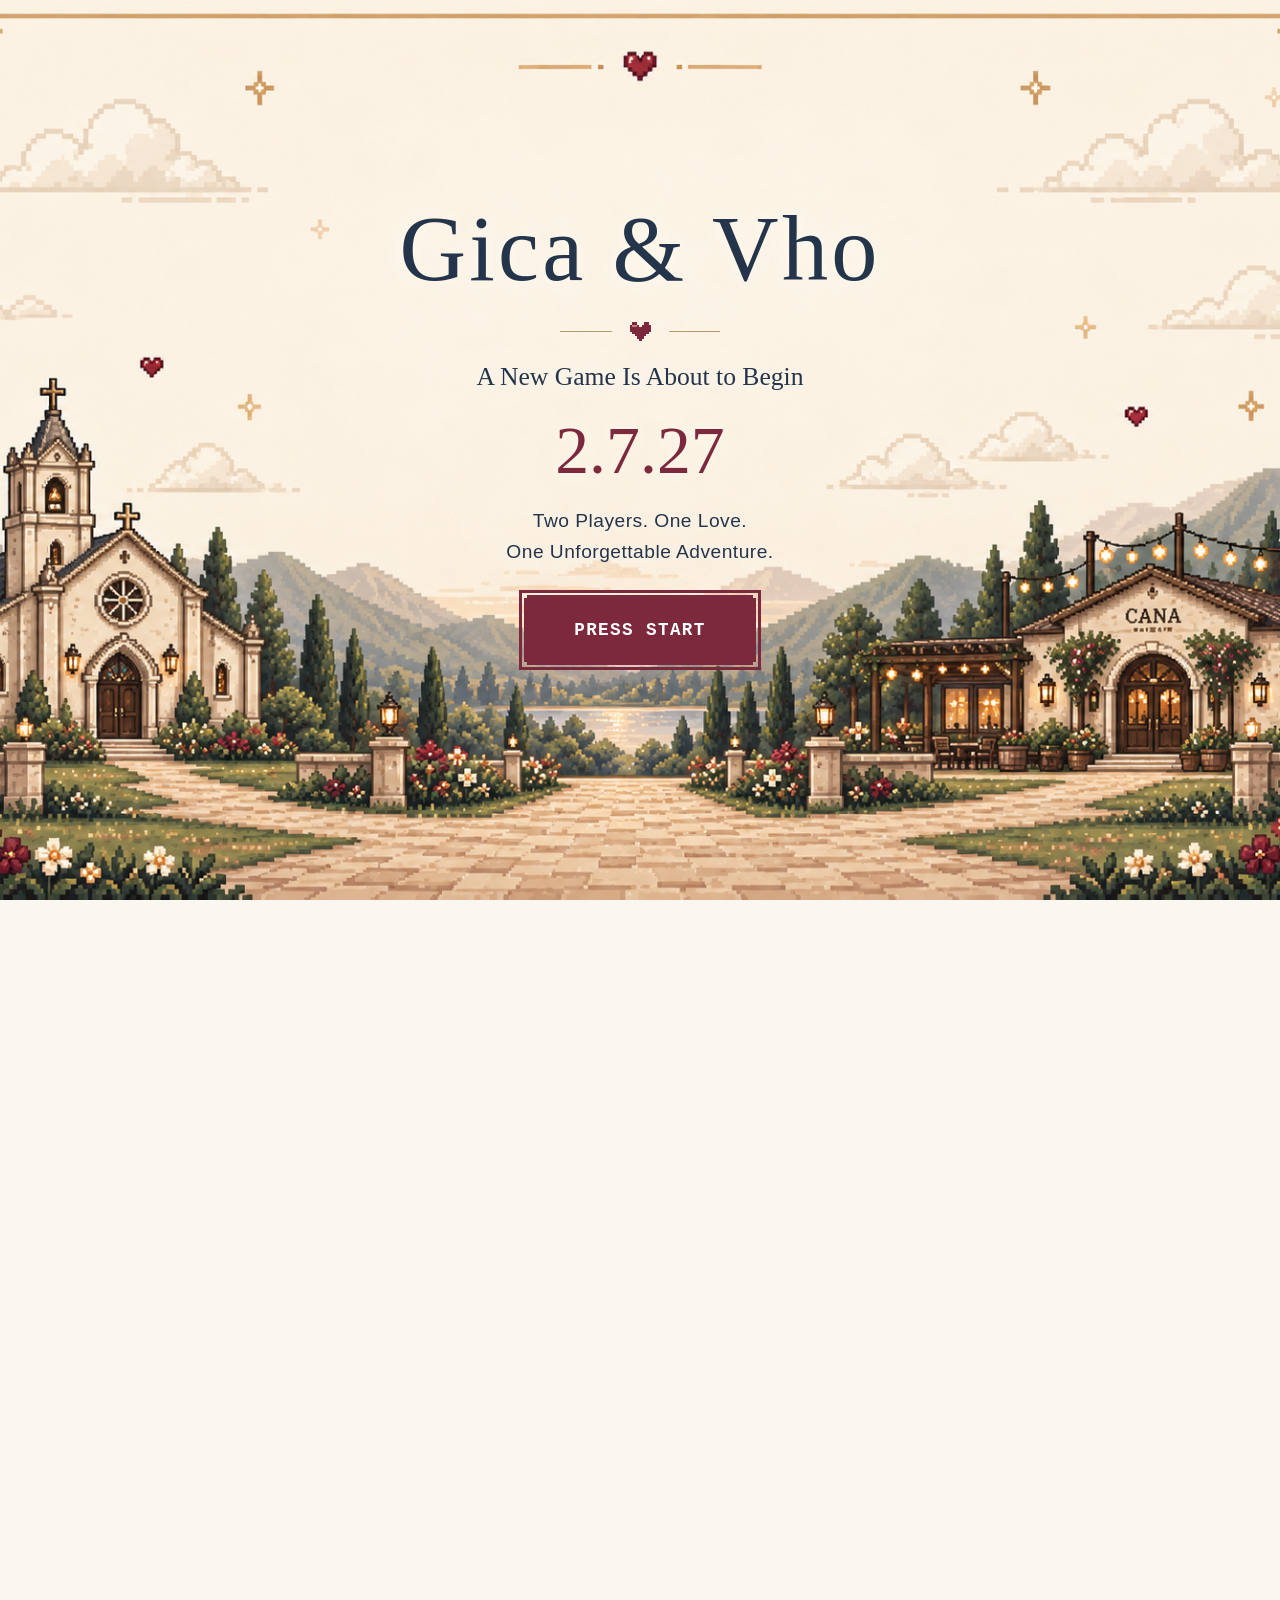
==== commit f01a64d9: "Improve first-render stability and Press Start layout" ====
--- a/index.html
+++ b/index.html
@@ -8,33 +8,32 @@
 <meta property="og:title" content="Our Wedding · Gica &amp; Vho">
 <meta property="og:description" content="Two Players. One Love. One Unforgettable Adventure. 2.7.27">
 <meta property="og:type" content="website">
-<link rel="stylesheet" href="css/global.css">
-<script src="js/config.js" defer>
+<link rel="stylesheet" href="css/global.css?v=a0a542fe81ab">
+<link rel="stylesheet" href="css/pixel.css?v=d48bd6c3b62c">
+<script src="js/config.js?v=45c37981acce" defer>
 </script>
-<script src="js/main.js" defer>
+<script src="js/main.js?v=98e1de0ef040" defer>
 </script>
-<script src="js/countdown.js" defer>
+<link rel="preload" as="image" href="assets/pixel/wedding-world.png">
+<script src="js/countdown.js?v=842e9f76e913" defer>
 </script>
 <script>if(!location.hash){document.documentElement.classList.add('opening-pending');document.addEventListener('DOMContentLoaded',()=>document.documentElement.classList.remove('opening-pending'));}</script>
 </head>
 <body>
 <section id="opening" class="opening" aria-label="Wedding invitation" hidden>
+<div class="opening-lockup">
 <h1>Gica &amp; Vho</h1>
 <div class="ornament">
-<span class="pixel-heart" aria-hidden="true">♥</span>
+<svg class="pixel-heart" viewBox="0 0 9 8" aria-hidden="true" shape-rendering="crispEdges">
+<path fill="currentColor" d="M1 0h2v1h1v1h1V1h1V0h2v1h1v3H8v1H7v1H6v1H5v1H4V7H3V6H2V5H1V4H0V1h1z"/>
+<path fill="#c97c7f" d="M1 1h2v1H1z"/>
+</svg>
 </div>
 <p class="opening-line">A New Game Is About to Begin</p>
 <p class="opening-date">2.7.27</p>
 <p class="opening-copy">Two Players. One Love.<br>One Unforgettable Adventure.</p>
-<svg class="couple" viewBox="0 0 100 80" aria-hidden="true" shape-rendering="crispEdges">
-<path fill="#24354b" d="M18 13h20v7H18zM14 20h28v14H14zM14 38h28v28H14zM18 66h9v12h-9zM31 66h9v12h-9z"/>
-<path fill="#bd957b" d="M20 20h17v16H20zM60 22h17v15H60zM40 43h20v7H40z"/>
-<path fill="#4a342b" d="M58 13h21v8H58zM54 20h8v24h-8zM77 20h7v24h-7z"/>
-<path fill="#ded4c4" d="M61 37h15l12 36H49z"/>
-<path fill="#fffdf8" d="M62 38h13l8 29H54zM23 39h11l-5 14z"/>
-<path fill="#7c293d" d="M47 13h5v5h5v5h-5v5h-5v-5h-5v-5h5z"/>
-</svg>
 <button type="button" class="btn" data-press-start>Press Start</button>
+</div>
 </section>
 <div id="site-content">
 <a class="skip-link" href="#main">Skip to main content</a>
@@ -91,19 +90,28 @@
 </dialog>
 <main id="main">
 <section id="home" class="welcome section">
+<div class="welcome-copy">
 <p class="eyebrow">You’ve entered our story</p>
 <h2>A little serendipity.<br>A lifetime together.</h2>
 <p>Welcome to our next chapter. We’re so happy to share this day with the people who have been part of our journey. Thank you for being here, and for celebrating with us.</p>
-<svg class="couple" viewBox="0 0 100 80" aria-hidden="true" shape-rendering="crispEdges">
-<path fill="#24354b" d="M18 13h20v7H18zM14 20h28v14H14zM14 38h28v28H14zM18 66h9v12h-9zM31 66h9v12h-9z"/>
-<path fill="#bd957b" d="M20 20h17v16H20zM60 22h17v15H60zM40 43h20v7H40z"/>
-<path fill="#4a342b" d="M58 13h21v8H58zM54 20h8v24h-8zM77 20h7v24h-7z"/>
-<path fill="#ded4c4" d="M61 37h15l12 36H49z"/>
-<path fill="#fffdf8" d="M62 38h13l8 29H54zM23 39h11l-5 14z"/>
-<path fill="#7c293d" d="M47 13h5v5h5v5h-5v5h-5v-5h-5v-5h5z"/>
+<div class="ornament">
+<svg class="pixel-heart" viewBox="0 0 9 8" aria-hidden="true" shape-rendering="crispEdges">
+<path fill="currentColor" d="M1 0h2v1h1v1h1V1h1V0h2v1h1v3H8v1H7v1H6v1H5v1H4V7H3V6H2V5H1V4H0V1h1z"/>
+<path fill="#c97c7f" d="M1 1h2v1H1z"/>
 </svg>
+</div>
+</div>
+<div class="welcome-scene">
+<img class="scene-art" src="assets/pixel/wedding-world.png" width="1672" height="941" alt="A romantic pixel-art path connecting a church and a garden wedding venue" loading="eager" decoding="async">
+</div>
 </section>
 <section class="countdown-section section">
+<div class="ornament">
+<svg class="pixel-heart" viewBox="0 0 9 8" aria-hidden="true" shape-rendering="crispEdges">
+<path fill="currentColor" d="M1 0h2v1h1v1h1V1h1V0h2v1h1v3H8v1H7v1H6v1H5v1H4V7H3V6H2V5H1V4H0V1h1z"/>
+<path fill="#c97c7f" d="M1 1h2v1H1z"/>
+</svg>
+</div>
 <h2 class="date">2.7.27</h2>
 <p class="eyebrow">Until our next adventure begins</p>
 <div class="countdown" data-countdown-group>
@@ -138,33 +146,41 @@
 </div>
 <div class="story-moments">
 <figure>
-<div class="photo-slot" data-home-photo="0">
-<span>Photograph to follow</span>
+<div class="story-scene story-scene--0" role="img" aria-label="Pixel illustration of two people meeting on a garden path">
 </div>
-<figcaption>Unexpected Meeting</figcaption>
+<figcaption>
+<span class="story-marker" aria-hidden="true">01</span>Unexpected Meeting</figcaption>
 </figure>
 <figure>
-<div class="photo-slot" data-home-photo="1">
-<span>Photograph to follow</span>
+<div class="story-scene story-scene--1" role="img" aria-label="Pixel illustration of a suitcase and a journey through a garden">
 </div>
-<figcaption>Adventures Together</figcaption>
+<figcaption>
+<span class="story-marker" aria-hidden="true">02</span>Adventures Together</figcaption>
 </figure>
 <figure>
-<div class="photo-slot" data-home-photo="2">
-<span>Photograph to follow</span>
+<div class="story-scene story-scene--2" role="img" aria-label="Pixel illustration of a couple walking toward a wedding arch">
 </div>
-<figcaption>The Next Chapter</figcaption>
+<figcaption>
+<span class="story-marker" aria-hidden="true">03</span>The Next Chapter</figcaption>
 </figure>
 </div>
 </section>
 <section class="closing section">
 <h2>Two People. One Journey.<br>A Lifetime of Adventures Ahead.</h2>
-<span class="pixel-heart" aria-hidden="true">♥</span>
+<svg class="pixel-heart" viewBox="0 0 9 8" aria-hidden="true" shape-rendering="crispEdges">
+<path fill="currentColor" d="M1 0h2v1h1v1h1V1h1V0h2v1h1v3H8v1H7v1H6v1H5v1H4V7H3V6H2V5H1V4H0V1h1z"/>
+<path fill="#c97c7f" d="M1 1h2v1H1z"/>
+</svg>
 </section>
 </main>
 <footer class="site-footer">
+<div class="footer-landscape" aria-hidden="true">
+</div>
 <p class="footer-names">Gica &amp; Vho</p>
-<span class="pixel-heart" aria-hidden="true">♥</span>
+<svg class="pixel-heart" viewBox="0 0 9 8" aria-hidden="true" shape-rendering="crispEdges">
+<path fill="currentColor" d="M1 0h2v1h1v1h1V1h1V0h2v1h1v3H8v1H7v1H6v1H5v1H4V7H3V6H2V5H1V4H0V1h1z"/>
+<path fill="#c97c7f" d="M1 1h2v1H1z"/>
+</svg>
 <p>Two Players. One Love.<br>One Unforgettable Adventure.</p>
 <p class="footer-date">2.7.27</p>
 </footer>
--- a/css/pixel.css
+++ b/css/pixel.css
@@ -0,0 +1,143 @@
+/* The V2 illustrated wedding world; shared layout and accessible behavior remain in global.css. */
+:root {
+  --font-retro: 'Courier New', Courier, monospace;
+  --pixel-line: #c4ad80;
+}
+body {
+  background-image: radial-gradient(#b49b6b13 .7px, transparent .7px);
+  background-size: 8px 8px;
+}
+.pixel-heart { display: inline-block; width: 21px; height: 19px; vertical-align: middle; }
+.pixel-icon { width: 24px; height: 24px; flex: 0 0 24px; color: var(--gold); vertical-align: middle; }
+.eyebrow, .tabs a, .btn, .countdown__label, .story-marker { font-family: var(--font-retro); }
+.eyebrow { color: var(--burgundy); letter-spacing: .1em; }
+.btn {
+  font-size: .875rem;
+  border-radius: 0;
+  box-shadow: 3px 0 0 var(--burgundy), -3px 0 0 var(--burgundy), 0 3px 0 var(--burgundy), 0 -3px 0 var(--burgundy);
+  margin-inline: 3px;
+}
+.btn-outline { box-shadow: 2px 0 0 var(--line), -2px 0 0 var(--line), 0 2px 0 var(--line), 0 -2px 0 var(--line); }
+.site-header { border-bottom-color: var(--pixel-line); box-shadow: 0 3px 0 #b49b6b16; }
+.brand { color: var(--navy); }
+.dropdown { border-color: var(--pixel-line); }
+/* A single viewport title composition; the scene always retains its proportions. */
+.opening {
+  background: #faf4e8 url('../assets/pixel/wedding-world.png') center 58% / cover no-repeat;
+  justify-content: center;
+  padding: 24px 24px 7vh;
+  overflow: hidden;
+}
+.opening-lockup { width: min(100%, 760px); text-shadow: 0 1px 12px #fff8ec, 0 0 24px #fff8ec; }
+.opening h1 { font-size: clamp(4rem, 7.2vw, 6.75rem); line-height: 1.1; }
+.opening .ornament { margin-block: clamp(16px, 2.4vh, 26px); }
+.opening-date { font-size: clamp(3.4rem, 5.3vw, 5rem); line-height: 1.1; margin: 22px 0 16px; color: var(--burgundy); }
+.opening-copy { font-size: 1.2rem; line-height: 1.65; margin: 0; }
+.opening .btn { margin-top: 30px; padding: 18px 46px; font-size: 1.1rem; min-height: 58px; text-shadow: none; }
+.opening .opening-line { font-size: 1.6rem; margin: 0; }
+.welcome { max-width: 1200px; display: grid; grid-template-columns: .9fr 1.1fr; align-items: center; gap: 50px; text-align: left; }
+.welcome-copy h2 { font-size: clamp(2.5rem, 4.1vw, 3.6rem); }
+.welcome-copy p:not(.eyebrow) { font-size: 1rem; }
+.welcome-copy .ornament { margin-left: 0; }
+.welcome-scene { height: 440px; border: 1px solid var(--pixel-line); padding: 7px; background: var(--paper); box-shadow: 7px 7px 0 #dfd4c244; }
+.scene-art { display: block; width: 100%; height: auto; }
+.welcome-scene .scene-art { height: 100%; object-fit: cover; object-position: 50% 85%; }
+.countdown-section { position: relative; background: var(--paper); border: 1px solid var(--pixel-line); padding: 46px 28px; box-shadow: 5px 5px 0 #dfd4c23b; }
+.countdown-section::before, .countdown-section::after { content: ''; position: absolute; width: 9px; height: 9px; background: var(--gold); top: -5px; }
+.countdown-section::before { left: -5px; }
+.countdown-section::after { right: -5px; }
+.countdown-section .ornament { margin-top: 0; }
+.countdown__num { font-variant-numeric: tabular-nums; }
+.story-moments { gap: 20px; }
+.story-moments figure { border: 1px solid var(--pixel-line); padding: 6px 6px 20px; background: var(--paper); }
+.story-scene { aspect-ratio: 1; background-image: url('../assets/pixel/story-triptych.png'); background-size: 300% 100%; background-repeat: no-repeat; }
+.story-scene--0 { background-position: left center; }
+.story-scene--1 { background-position: center; }
+.story-scene--2 { background-position: right center; }
+.story-moments figcaption { display: grid; gap: 12px; margin-top: 18px; font-size: 1.15rem; }
+.story-marker { color: var(--gold); font-size: .875rem; }
+.closing { position: relative; }
+.closing::before { content: ''; display: block; width: 70px; height: 12px; margin: 0 auto 25px; background: linear-gradient(90deg, transparent 5%, var(--line) 5% 35%, transparent 35% 45%, var(--burgundy) 45% 55%, transparent 55% 65%, var(--line) 65% 95%, transparent 95%) center / 100% 3px no-repeat; }
+.page-intro { position: relative; border-bottom: 1px solid #dfd4c266; background: linear-gradient(90deg, #faf7f0f5, #faf7f0d9, #faf7f0f5), url('../assets/pixel/wedding-world.png') center 45% / cover; padding-bottom: 44px; }
+.page-intro::after { content: ''; display: block; width: 7px; height: 7px; background: var(--burgundy); margin: 28px auto 0; box-shadow: 16px 0 0 var(--line), -16px 0 0 var(--line); }
+.tabs { border-color: var(--pixel-line); }
+.tabs [aria-selected=true] { box-shadow: 0 3px 0 #7c293d1c; }
+.venue { display: grid; grid-template-columns: .9fr 1.1fr; padding: 7px; max-width: 1024px; gap: 0; border-color: var(--pixel-line); }
+.venue-scene { min-height: 380px; background-image: url('../assets/pixel/wedding-world.png'); background-repeat: no-repeat; background-size: auto 125%; }
+.venue-scene--ceremony { background-position: left bottom; }
+.venue-scene--reception { background-position: right bottom; }
+.venue-content { padding: 35px 23px; align-self: center; }
+.venue-content h2 { font-size: 2.25rem; }
+.venue-content h3 { font-size: 1.5rem; }
+.venue-content .actions { gap: 18px; }
+.venue-content .btn { padding-inline: 14px; font-size: .8rem; }
+.journey { background: #fffdf866; }
+.route-art { margin: 35px auto 0; max-width: 900px; border: 1px solid var(--line); padding: 5px; background: var(--paper); }
+.route-labels { display: grid; grid-template-columns: 1fr 40px 1fr; align-items: center; gap: 12px; max-width: 900px; margin: 24px auto; font: 1.15rem/1.4 var(--serif); }
+.route-labels p { margin: 0; }
+.route-labels span { color: var(--burgundy); }
+.timeline li > span { display: flex; align-items: center; gap: 20px; }
+.timeline time { font-family: var(--font-retro); font-size: .95rem; }
+.section-links a { font-family: var(--font-retro); }
+.palette span { border-radius: 0; width: 82px; height: 82px; box-shadow: 4px 4px 0 #dfd4c2; border: 5px solid var(--paper); }
+.role-swatch { border-radius: 0; }
+.outfit-card { background: linear-gradient(180deg, #efe7d750, #fffdf8 75%); border: 1px solid var(--line); }
+.outfit-illustration { image-rendering: pixelated; width: 136px; height: 238px; }
+.outfit-card h3 { font-size: 1.35rem; }
+.note { position: relative; border: 1px solid var(--pixel-line); background: #f3eddf; box-shadow: 4px 4px 0 #dfd4c233; }
+.note > .pixel-icon { float: right; margin-left: 16px; }
+.faq-item summary::after { font-family: var(--font-retro); }
+.faq-item { border-color: var(--line); }
+.gifts { border: 1px solid var(--line); padding: 25px 35px 40px; background: var(--paper); }
+.stationery-art { width: min(100%, 370px); height: auto; margin: 0 auto 22px; mix-blend-mode: multiply; }
+.gifts .stationery-art { width: min(100%, 300px); }
+.rsvp-gateway { max-width: 770px; }
+.rsvp-reminder { background: #f3eddf; }
+.video-feature, .gallery-empty, .slide-main { border: 1px solid var(--pixel-line); outline: 5px solid var(--paper); box-shadow: 0 0 0 6px var(--line); }
+.video-feature, .gallery-empty { background: linear-gradient(#faf7f0ee, #faf7f0ee), url('../assets/pixel/wedding-world.png') center bottom / cover; }
+.arrow { border-color: var(--pixel-line); box-shadow: 2px 2px 0 var(--line); }
+.site-footer { position: relative; overflow: hidden; padding-top: 165px; }
+.footer-landscape { position: absolute; top: 0; left: 0; width: 100%; height: 130px; background: linear-gradient(0deg, var(--paper), #fffdf822 70%), url('../assets/pixel/wedding-world.png') center 80% / cover; opacity: .55; }
+.site-footer > .pixel-heart { margin: 16px auto; }
+@media (max-width: 980px) {
+  .welcome { grid-template-columns: 1fr; gap: 22px; text-align: center; max-width: 760px; }
+  .welcome-copy .ornament { margin-inline: auto; }
+  .welcome-scene { height: 360px; }
+  .countdown-section { margin-inline: 24px; }
+  .venue { grid-template-columns: 1fr; max-width: 680px; }
+  .venue-scene { min-height: 290px; background-size: auto 190%; }
+  .venue-content { padding: 32px 18px; }
+}
+@media (max-width: 540px) {
+  .opening { background-position: 50% 60%; padding: 20px 18px 7vh; }
+  .opening-lockup { width: 100%; }
+  .opening h1 { font-size: clamp(3.55rem, 16vw, 4.2rem); }
+  .opening .opening-line { font-size: clamp(1.15rem, 5vw, 1.35rem); line-height: 1.4; }
+  .opening-date { font-size: 3.6rem; }
+  .opening .btn { margin-top: 28px; padding: 18px 32px; }
+  .opening-copy { font-size: 1.05rem; }
+  .welcome-scene { height: 300px; }
+  .countdown-section { padding: 32px 14px; margin-inline: 22px; }
+  .story-moments { max-width: 370px; }
+  .page-intro { padding-bottom: 35px; }
+  .venue-content h2 { font-size: 2rem; }
+  .venue-content .btn { padding-inline: 12px; }
+  .route-labels { font-size: 1rem; grid-template-columns: 1fr 20px 1fr; }
+  .timeline li { gap: 10px; grid-template-columns: 90px 1fr; }
+  .timeline li > span { gap: 10px; }
+  .timeline .pixel-icon { width: 20px; flex-basis: 20px; }
+  .palette span { width: 64px; height: 64px; }
+  .outfit-illustration { width: 105px; height: 190px; }
+  .outfit-card h3 { font-size: 1.15rem; }
+  .gifts { padding-inline: 20px; }
+  .site-footer { padding-top: 145px; }
+  .footer-landscape { height: 110px; }
+}
+@media (max-height: 700px) {
+  .opening { padding-block: 16px; }
+  .opening h1 { font-size: clamp(2.7rem, 9vh, 4.8rem); }
+  .opening-date { font-size: clamp(2.3rem, 7vh, 3.5rem); margin-block: 10px; }
+  .opening .ornament { margin-block: 10px; }
+  .opening .btn { margin-top: 14px; padding-block: 12px; min-height: 48px; }
+  .opening-copy { font-size: 1rem; }
+}
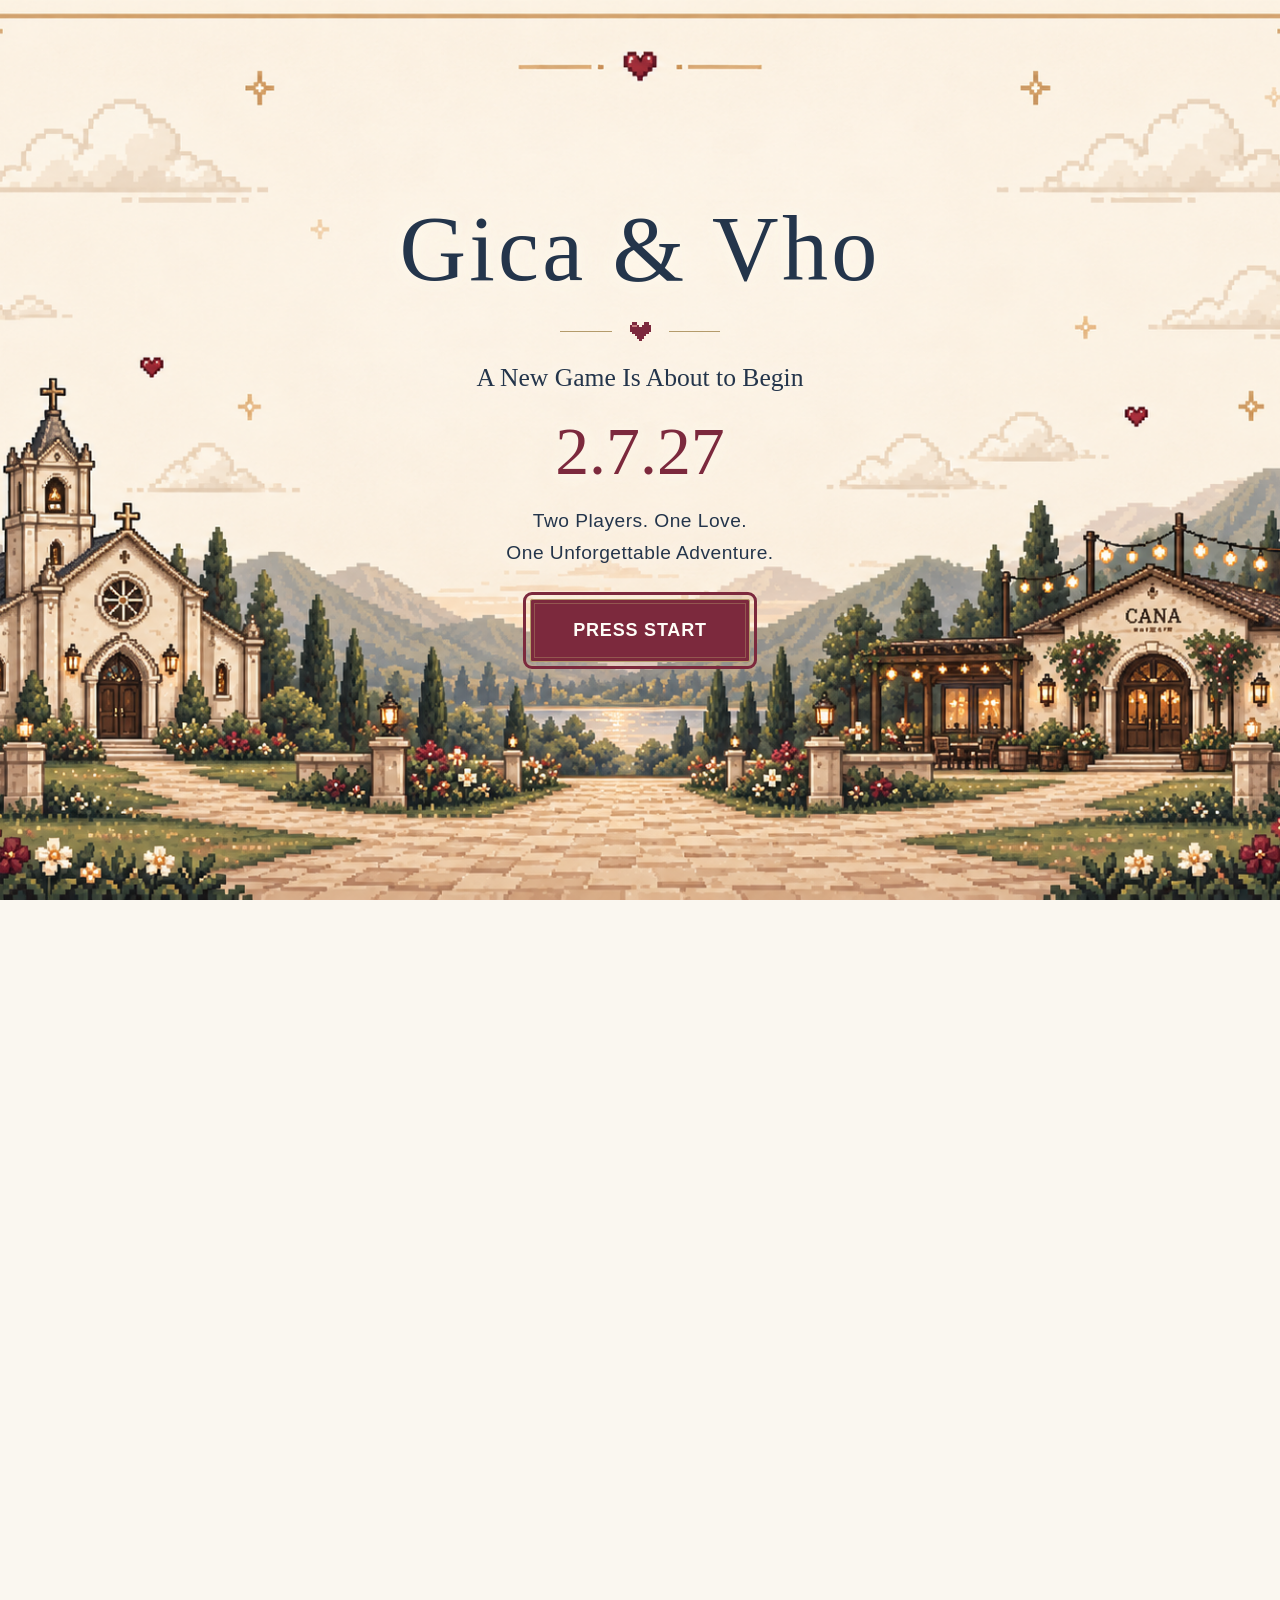
==== commit d1c7307e: "Improve readability and simplify guest navigation" ====
--- a/index.html
+++ b/index.html
@@ -9,7 +9,7 @@
 <meta property="og:description" content="Two Players. One Love. One Unforgettable Adventure. 2.7.27">
 <meta property="og:type" content="website">
 <link rel="stylesheet" href="css/global.css?v=a0a542fe81ab">
-<link rel="stylesheet" href="css/pixel.css?v=d48bd6c3b62c">
+<link rel="stylesheet" href="css/pixel.css?v=18173ab5b389">
 <script src="js/config.js?v=45c37981acce" defer>
 </script>
 <script src="js/main.js?v=98e1de0ef040" defer>
@@ -41,22 +41,9 @@
 <a class="brand" href="index.html#home" aria-label="Gica and Vho home">G&amp;V</a>
 <nav class="desktop-nav" aria-label="Main navigation">
 <a href="index.html#home">Home</a>
-<details>
-<summary>Wedding Details</summary>
-<div class="dropdown">
-<a href="wedding.html#ceremony">Ceremony</a>
-<a href="wedding.html#reception">Reception</a>
-<a href="wedding.html#map">The Journey</a>
-<a href="wedding.html#timeline">Timeline</a>
-</div>
-</details>
-<details>
-<summary>Guest Guide</summary>
-<div class="dropdown">
-<a href="guide.html#outfit">Outfit Guide</a>
-<a href="guide.html#faqs">FAQ &amp; Gifts</a>
-</div>
-</details>
+<a href="wedding.html">Wedding Details</a>
+<a href="outfit.html">Outfit Guide</a>
+<a href="faq-gifts.html">FAQ &amp; Gifts</a>
 <a href="gallery.html">Gallery</a>
 <a class="nav-rsvp" href="rsvp.html">RSVP</a>
 </nav>
@@ -68,22 +55,9 @@
 <p class="brand">G&amp;V</p>
 <nav aria-label="Mobile navigation">
 <a href="index.html#home">Home</a>
-<details>
-<summary>Wedding Details</summary>
-<div class="dropdown">
-<a href="wedding.html#ceremony">Ceremony</a>
-<a href="wedding.html#reception">Reception</a>
-<a href="wedding.html#map">The Journey</a>
-<a href="wedding.html#timeline">Timeline</a>
-</div>
-</details>
-<details>
-<summary>Guest Guide</summary>
-<div class="dropdown">
-<a href="guide.html#outfit">Outfit Guide</a>
-<a href="guide.html#faqs">FAQ &amp; Gifts</a>
-</div>
-</details>
+<a href="wedding.html">Wedding Details</a>
+<a href="outfit.html">Outfit Guide</a>
+<a href="faq-gifts.html">FAQ &amp; Gifts</a>
 <a href="gallery.html">Gallery</a>
 <a class="nav-rsvp" href="rsvp.html">RSVP</a>
 </nav>
--- a/css/pixel.css
+++ b/css/pixel.css
@@ -141,3 +141,59 @@
   .opening .btn { margin-top: 14px; padding-block: 12px; min-height: 48px; }
   .opening-copy { font-size: 1rem; }
 }
+
+/* Readability and direct guest navigation: preserve the approved illustrated world. */
+body { font-size: clamp(1rem, .9rem + .2vw, 1.125rem); }
+.welcome-copy p:not(.eyebrow), .faq-item p, .note p, .supplier p,
+.outfit-card ul, .venue-content > p:not(.eyebrow):not(.venue-time),
+.rsvp-gateway > p:not(.small), .video-feature p { font-size: 1em; }
+.faq-item summary { font-size: clamp(1.0625rem, 1rem + .15vw, 1.1875rem); line-height: 1.6; }
+.eyebrow, .tabs a { font-size: .9375rem; }
+.small, .palette small { font-size: .875rem; }
+.countdown__label { font-size: .8125rem; }
+.nav-rsvp { border-bottom: 0; }
+.palette strong { font-size: 1rem; }
+.timeline time { font-size: 1rem; }
+.timeline li > span { font-size: 1.0625rem; }
+.section-heading h1 { font-size: clamp(2.5rem, 4vw, 3.5rem); }
+.desktop-nav { gap: clamp(18px, 2vw, 30px); }
+.desktop-nav > a { font-size: .9375rem; letter-spacing: .035em; }
+nav a[aria-current="page"] { color: var(--burgundy); text-decoration: underline; text-decoration-thickness: 2px; text-underline-offset: 7px; }
+.event-section { display: grid; grid-template-columns: repeat(2, minmax(0, 1fr)); gap: 32px; max-width: 1200px; }
+.event-section .venue { display: flex; flex-direction: column; width: 100%; max-width: none; margin: 0; padding: 7px; scroll-margin-top: 115px; }
+.event-section .venue-scene { min-height: 300px; background-size: auto 150%; }
+.event-section .venue-content { display: flex; flex-direction: column; flex: 1; width: 100%; padding: 28px 22px; }
+.event-section .venue-content h2 { font-size: clamp(1.8rem, 2.5vw, 2.25rem); }
+.event-section .venue-content h3 { font-size: 1.6rem; }
+.event-section .venue-content .actions { margin-top: auto; padding-top: 24px; }
+/* A thin gold keyline and small inset detail retain the pixel identity. */
+.btn, .opening .btn, .venue-content .btn {
+  font-family: var(--sans); font-size: 1rem; font-weight: 600; letter-spacing: .045em;
+  background: var(--burgundy); color: var(--paper); border: 1px solid var(--gold);
+  border-radius: 2px; padding: 14px 28px; min-height: 50px; margin-inline: 0;
+  box-shadow: inset 0 0 0 3px var(--burgundy), inset 0 0 0 4px #b49b6b66;
+  transition: background-color .2s ease, color .2s ease, transform .2s ease;
+  max-width: 100%; white-space: normal; text-align: center;
+}
+.btn-outline, .venue-content .btn-outline { background: var(--paper); color: var(--burgundy); box-shadow: none; }
+.opening .btn { font-size: 1.125rem; min-height: 60px; padding: 17px 42px; }
+.btn:not(:disabled):not([aria-disabled="true"]):hover { background: var(--navy); color: var(--paper); box-shadow: none; transform: translateY(-1px); }
+.btn:focus-visible, .arrow:focus-visible { outline: 3px solid var(--burgundy); outline-offset: 4px; }
+.arrow { background: var(--paper); color: var(--burgundy); border: 1px solid var(--gold); box-shadow: none; border-radius: 2px; transition: background-color .2s ease; }
+.arrow:hover { background: var(--cream); }
+@media (max-width: 980px) {
+  .event-section { grid-template-columns: 1fr; max-width: 720px; }
+  .event-section .venue-scene { min-height: 290px; }
+}
+@media (max-width: 540px) {
+  .tabs { gap: 14px; }
+  .tabs a { font-size: .875rem; letter-spacing: .025em; }
+  .palette strong { font-size: .875rem; }
+  .timeline li { grid-template-columns: 94px minmax(0, 1fr); }
+  .event-section .venue-content { padding: 24px 14px; }
+  .event-section .venue-content .actions { flex-direction: column; }
+  .outfit-grid { grid-template-columns: 1fr; }
+  .outfit-card h3 { font-size: 1.3rem; }
+  .opening .btn { padding-inline: 32px; }
+}
+@media (prefers-reduced-motion: reduce) { .btn, .arrow { transition: none; } }
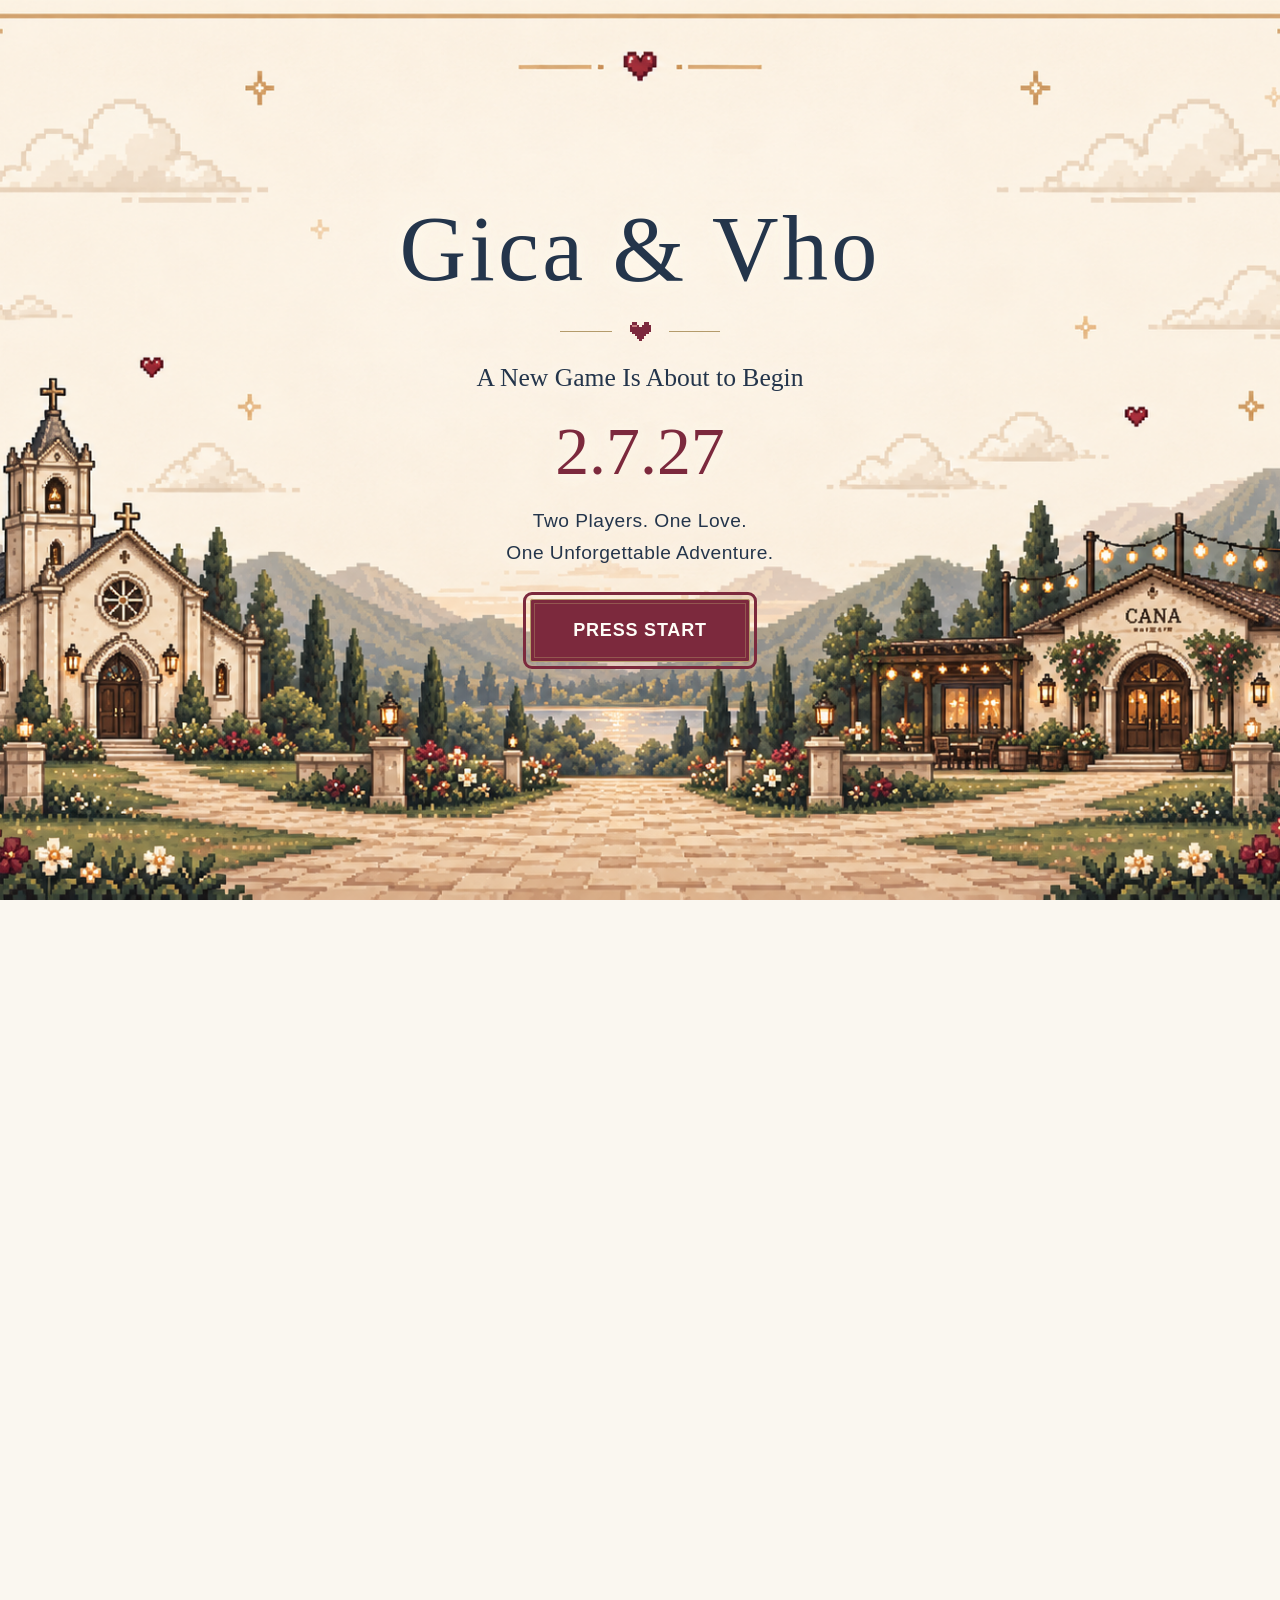
==== commit a8b0da33: "small fixes, add gallery photos" ====
--- a/index.html
+++ b/index.html
@@ -9,8 +9,8 @@
 <meta property="og:description" content="Two Players. One Love. One Unforgettable Adventure. 2.7.27">
 <meta property="og:type" content="website">
 <link rel="stylesheet" href="css/global.css?v=a0a542fe81ab">
-<link rel="stylesheet" href="css/pixel.css?v=18173ab5b389">
-<script src="js/config.js?v=45c37981acce" defer>
+<link rel="stylesheet" href="css/pixel.css?v=cffd2ca4b20b">
+<script src="js/config.js?v=28a65d688af7" defer>
 </script>
 <script src="js/main.js?v=98e1de0ef040" defer>
 </script>
@@ -76,7 +76,7 @@
 </div>
 </div>
 <div class="welcome-scene">
-<img class="scene-art" src="assets/pixel/wedding-world.png" width="1672" height="941" alt="A romantic pixel-art path connecting a church and a garden wedding venue" loading="eager" decoding="async">
+<img class="scene-art home-photo" src="assets/story/DSC00330.jpg" width="6000" height="4000" alt="Gica and Vho smiling together at a café" decoding="async">
 </div>
 </section>
 <section class="countdown-section section">
--- a/css/pixel.css
+++ b/css/pixel.css
@@ -197,3 +197,34 @@
   .opening .btn { padding-inline: 32px; }
 }
 @media (prefers-reduced-motion: reduce) { .btn, .arrow { transition: none; } }
+
+/* Small-phone refinements only; retain the four-cell countdown and label sizes. */
+@media (max-width: 340px) {
+  .countdown-section { margin-inline: 12px; padding-inline: 10px; }
+  .countdown { grid-template-columns: repeat(4, minmax(0, 1fr)); gap: 8px; }
+  .palette strong { min-height: 3.5em; }
+}
+
+/* Generated attire portraits retain their full silhouette and intrinsic proportions. */
+.outfit-card img.outfit-illustration {
+  display: block;
+  width: min(100%, 220px);
+  height: 320px;
+  margin-inline: auto;
+  object-fit: contain;
+  object-position: center;
+  image-rendering: pixelated;
+}
+@media (max-width: 540px) {
+  .outfit-card img.outfit-illustration { width: min(100%, 200px); height: 290px; }
+}
+
+/* Keep the Home focus frame inside its own section spacing. */
+#home:focus-visible { outline-offset: -16px; }
+.welcome-scene:has(.home-photo) { height: auto; }
+.welcome-scene .home-photo { height: auto; aspect-ratio: 3 / 2; object-fit: contain; object-position: center; }
+.avoid-note { text-align: center; }
+@media (max-width: 540px) {
+  /* Show the complete landscape below the title without stretching it. */
+  .opening { background-size: 100% auto; background-position: center bottom; }
+}
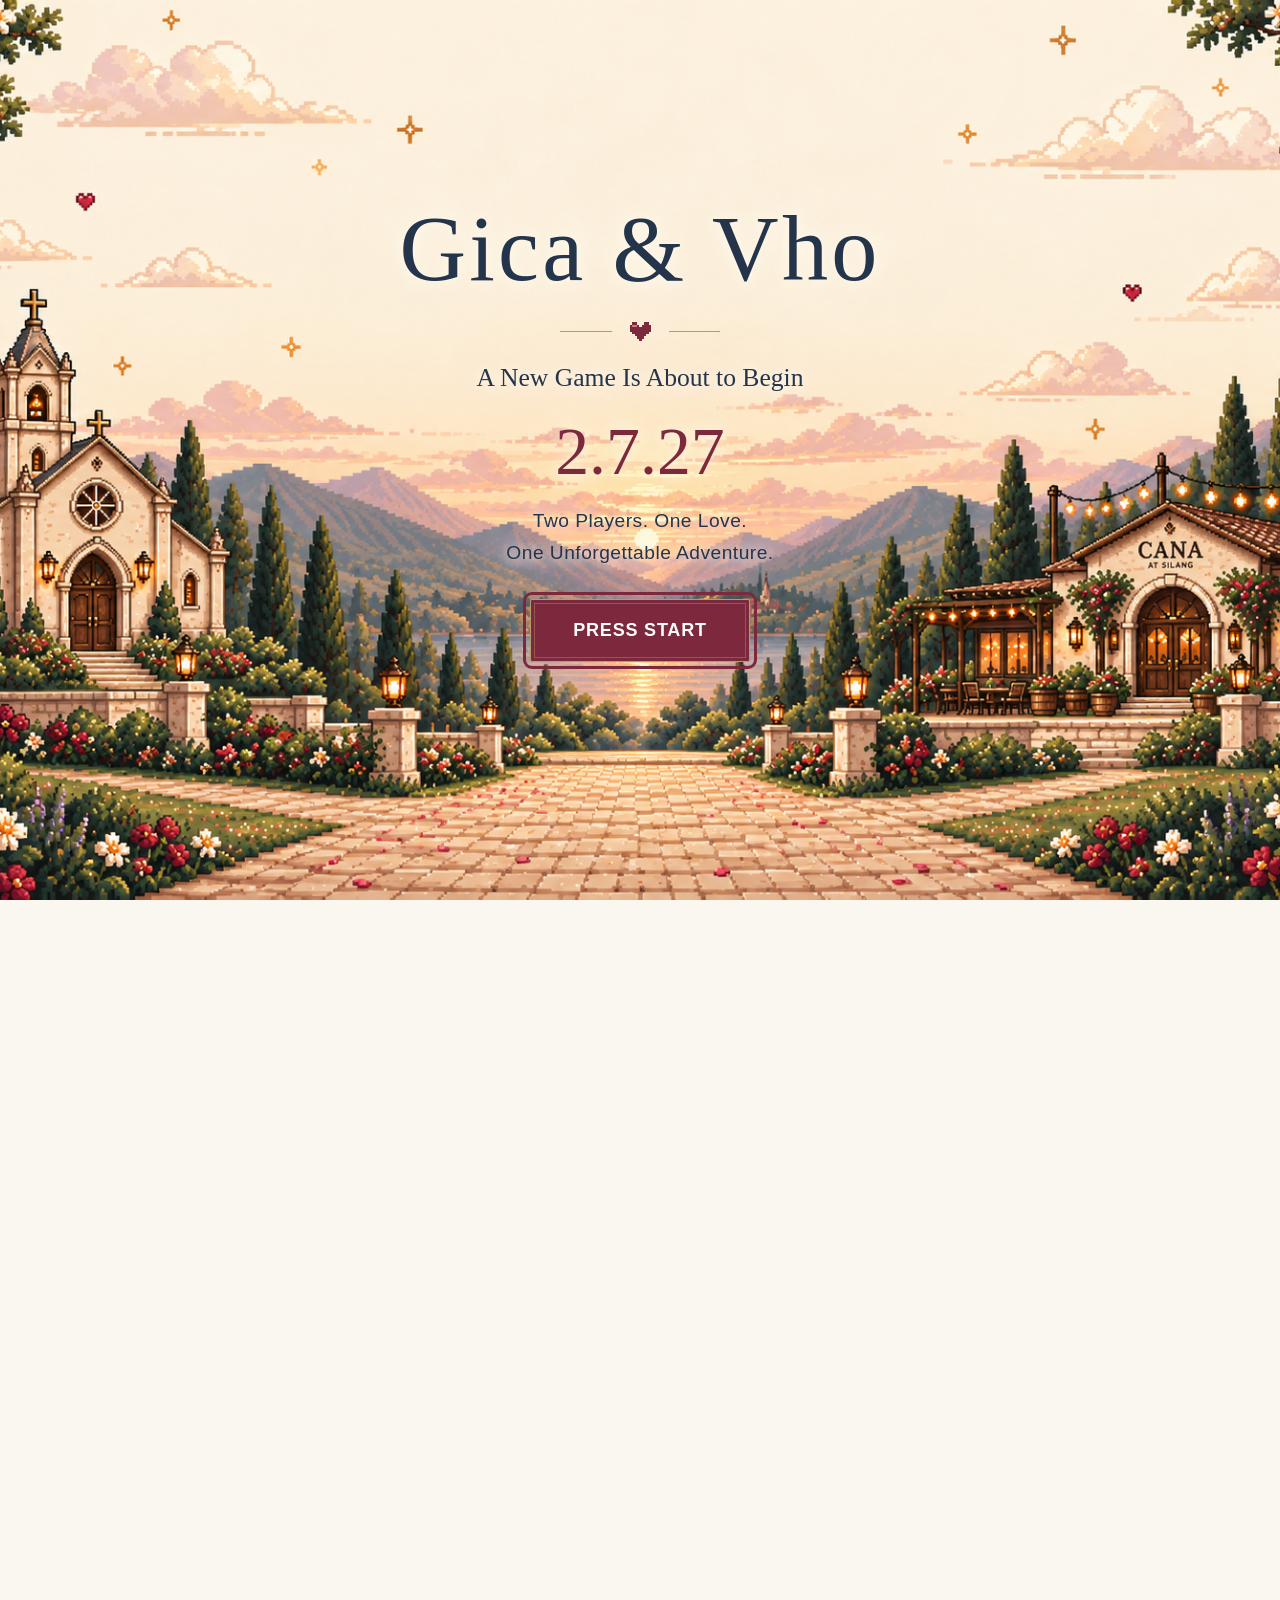
==== commit c78bae7f: "finalization of arts" ====
--- a/index.html
+++ b/index.html
@@ -9,12 +9,13 @@
 <meta property="og:description" content="Two Players. One Love. One Unforgettable Adventure. 2.7.27">
 <meta property="og:type" content="website">
 <link rel="stylesheet" href="css/global.css?v=a0a542fe81ab">
-<link rel="stylesheet" href="css/pixel.css?v=cffd2ca4b20b">
+<link rel="stylesheet" href="css/pixel.css?v=ba3b21da17a0">
 <script src="js/config.js?v=28a65d688af7" defer>
 </script>
 <script src="js/main.js?v=98e1de0ef040" defer>
 </script>
-<link rel="preload" as="image" href="assets/pixel/wedding-world.png">
+<link rel="preload" as="image" href="assets/pixel/press-start-desktop-fullbleed.png" media="(min-width: 641px)">
+<link rel="preload" as="image" href="assets/pixel/press-start-mobile.png" media="(max-width: 640px)">
 <script src="js/countdown.js?v=842e9f76e913" defer>
 </script>
 <script>if(!location.hash){document.documentElement.classList.add('opening-pending');document.addEventListener('DOMContentLoaded',()=>document.documentElement.classList.remove('opening-pending'));}</script>
--- a/css/pixel.css
+++ b/css/pixel.css
@@ -228,3 +228,56 @@
   /* Show the complete landscape below the title without stretching it. */
   .opening { background-size: 100% auto; background-position: center bottom; }
 }
+
+/* Anchor the closing ornament and draw crisp, font-independent chevrons. */
+.closing > .pixel-heart { display: block; margin-inline: auto; }
+.slide-controls .arrow { display: inline-grid; place-items: center; min-width: 44px; min-height: 44px; font-size: 0; }
+/* Opening-only responsive artwork. */
+.opening { background-size: contain; background-position: center; }
+@media (max-width: 640px) {
+  .opening { background-image: url('../assets/pixel/press-start-mobile.png'); background-size: contain; background-position: center; padding: 20px 24px 24vh; }
+  .opening-lockup { width: min(100%, 400px); }
+  .opening h1 { font-size: clamp(2.8rem, 13vw, 3.35rem); line-height: 1.1; }
+  .opening .ornament { margin-block: 16px; }
+  .opening .opening-line { font-size: clamp(1rem, 4.5vw, 1.2rem); line-height: 1.4; }
+  .opening-date { font-size: clamp(2.8rem, 12vw, 3.4rem); margin: 18px 0 14px; }
+  .opening-copy { font-size: 1rem; line-height: 1.6; }
+  .opening .btn { width: 74%; max-width: 280px; min-height: 48px; padding: 12px 14px; margin-top: 22px; font-size: 1rem; }
+}
+
+/* Ivory stationery panels with a visible gold edge and quiet paper grain. */
+.note, .gifts, .supplier, .outfit-card, .venue, .countdown-section {
+  background-color: #fffdf7;
+  background-image: repeating-conic-gradient(#b49b6b06 0% 25%, transparent 0% 50%);
+  background-size: 6px 6px;
+  border: 1px solid var(--gold);
+  box-shadow: inset 0 0 0 5px #fffdf7, inset 0 0 0 6px #b49b6b66, 0 5px 16px #3a2b2014;
+}
+@media (min-width: 641px) {
+  .opening { width: 100%; height: 100dvh; max-width: none; background: #faf4e8 url('../assets/pixel/press-start-desktop-fullbleed.png') center / cover no-repeat; }
+}
+/* One viewport-sized atmospheric layer; content scrolls over the artwork. */
+#site-content { isolation: isolate; }
+#site-content::before {
+  content: ''; position: fixed; inset: 0; z-index: -1; pointer-events: none;
+  background: url('../assets/pixel/inner-page-background.png') center / cover no-repeat;
+  opacity: .16;
+}
+#main, .page-intro { background-image: none; }
+
+/* Continue the fixed atmosphere through the footer without a second landscape. */
+.footer-landscape { display: none; }
+.site-footer { background: transparent; border-top: 0; padding-top: 65px; }
+.icon-arrow { display: inline-block; width: 24px; height: 24px; flex: 0 0 24px; vertical-align: middle; color: var(--burgundy); }
+.icon-arrow--left { transform: rotate(180deg); }
+[data-directions] .icon-arrow { color: var(--pixel-line); }
+[data-directions], [data-journey-directions] { display: inline-flex; align-items: center; justify-content: center; gap: 8px; }
+.slide-controls .arrow .icon-arrow { width: 26px; height: 26px; }
+.supplier { text-align: left; padding: 28px; }
+.supplier > * { margin-left: 0; margin-right: 0; }
+@media (max-width: 540px) { .supplier { padding: 24px; } }
+
+/* Emphasize only the arrow connecting the two journey labels. */
+.route-labels { grid-template-columns: minmax(0, 1fr) 40px minmax(0, 1fr); }
+.route-labels > span { display: flex; align-items: center; justify-content: center; }
+.journey-arrow { display: block; width: 40px; height: 28px; color: var(--burgundy); }
